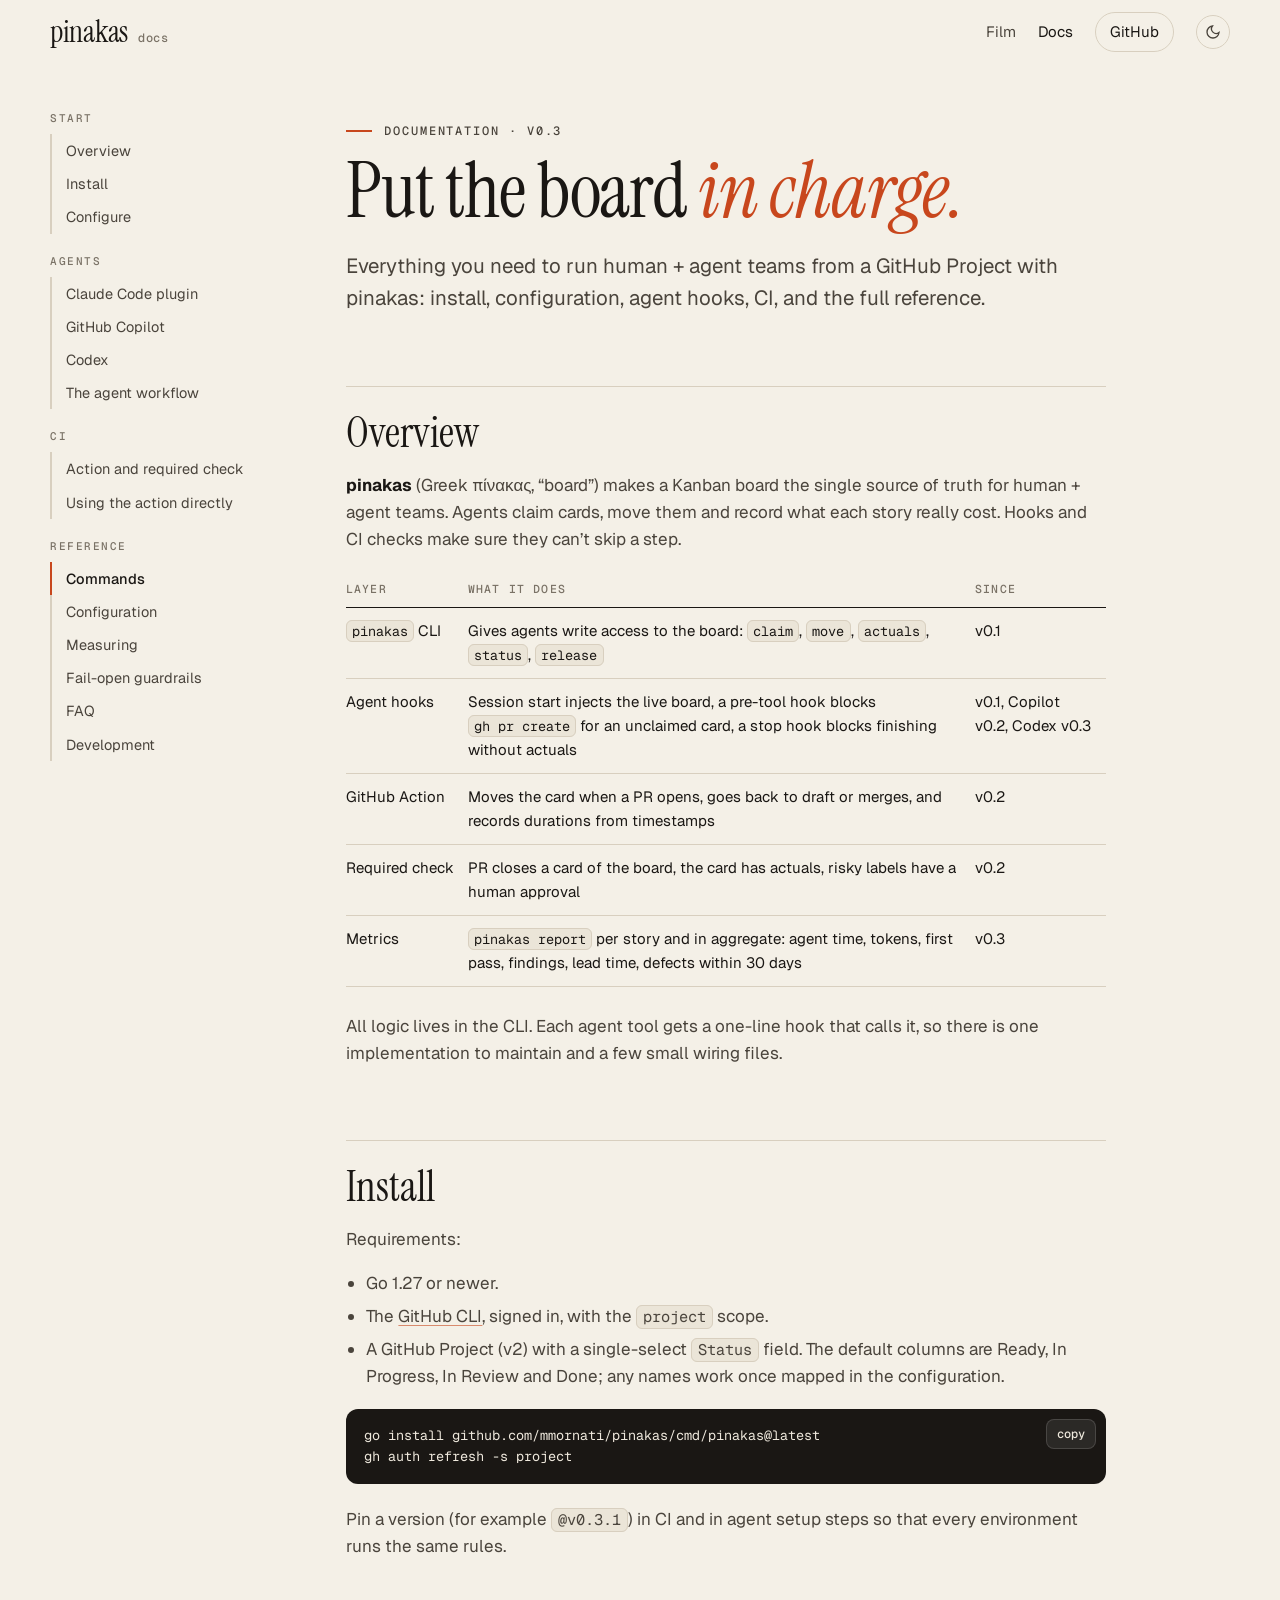
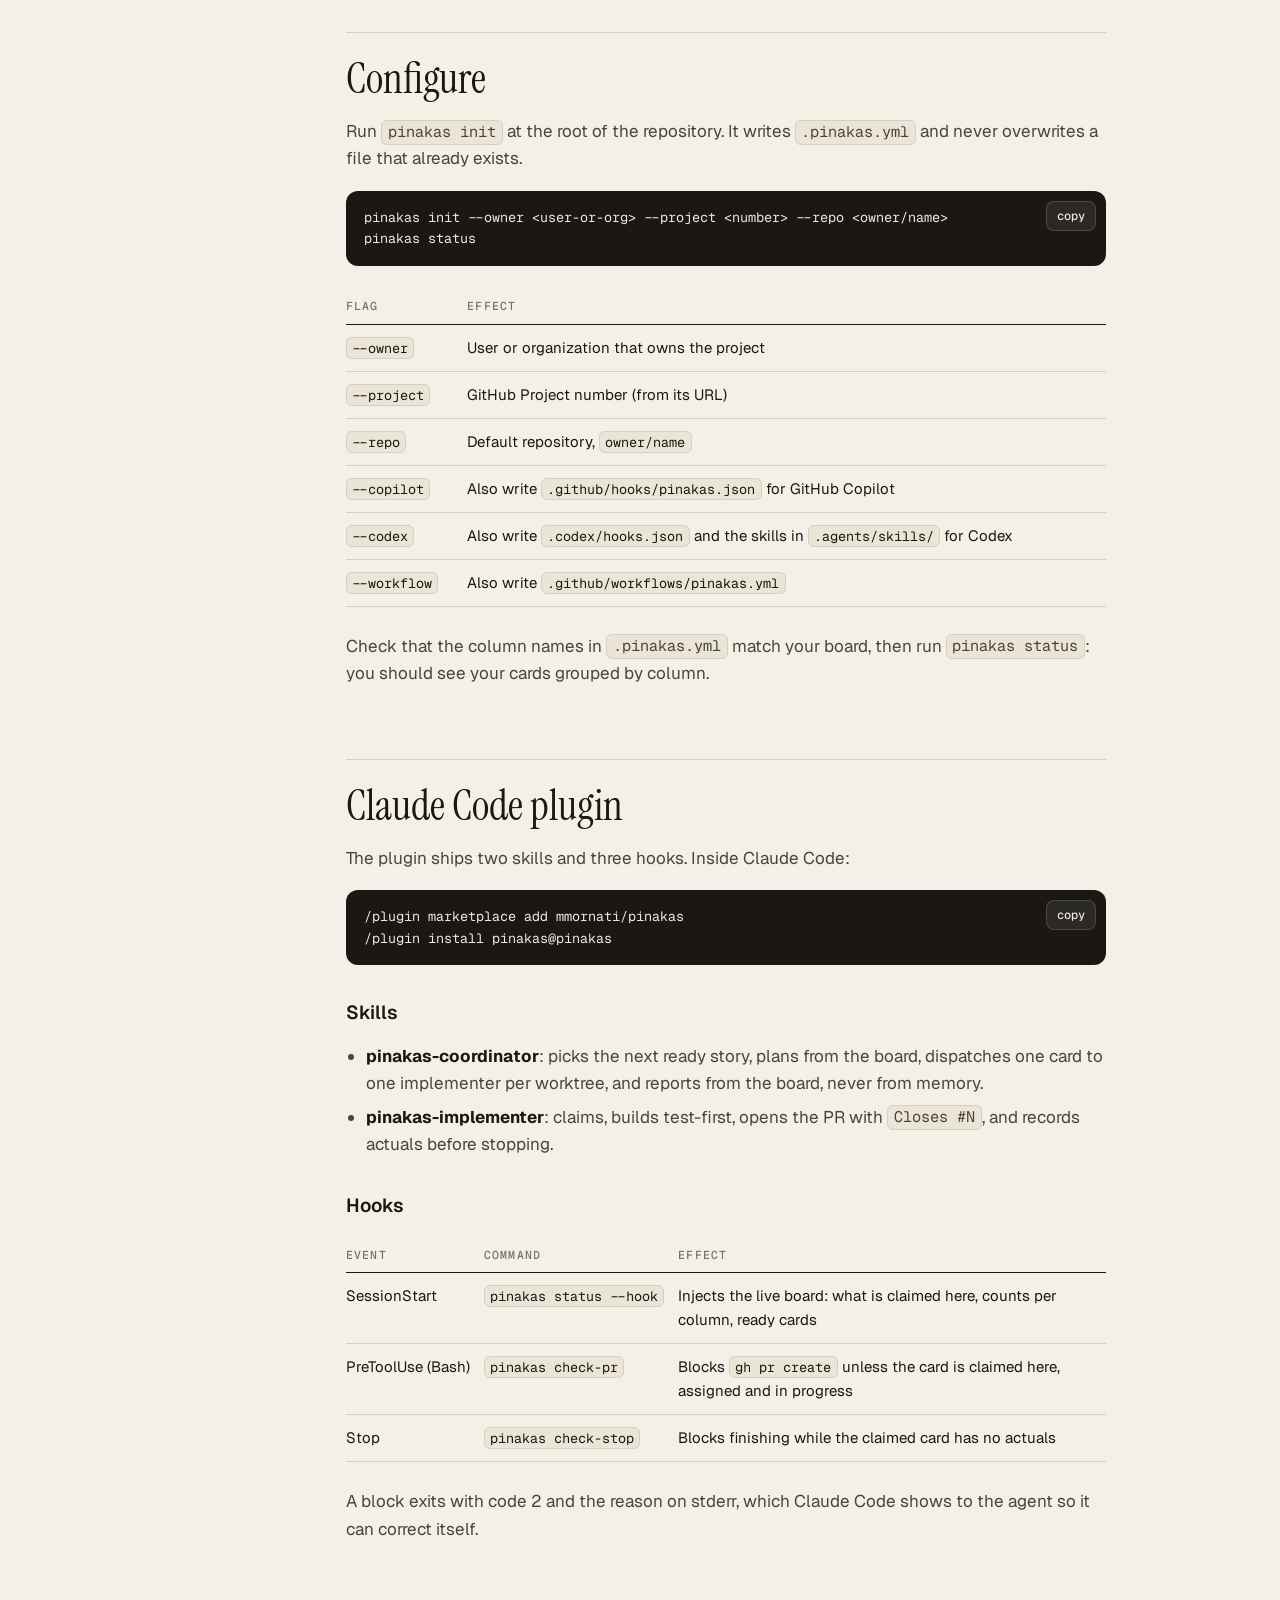
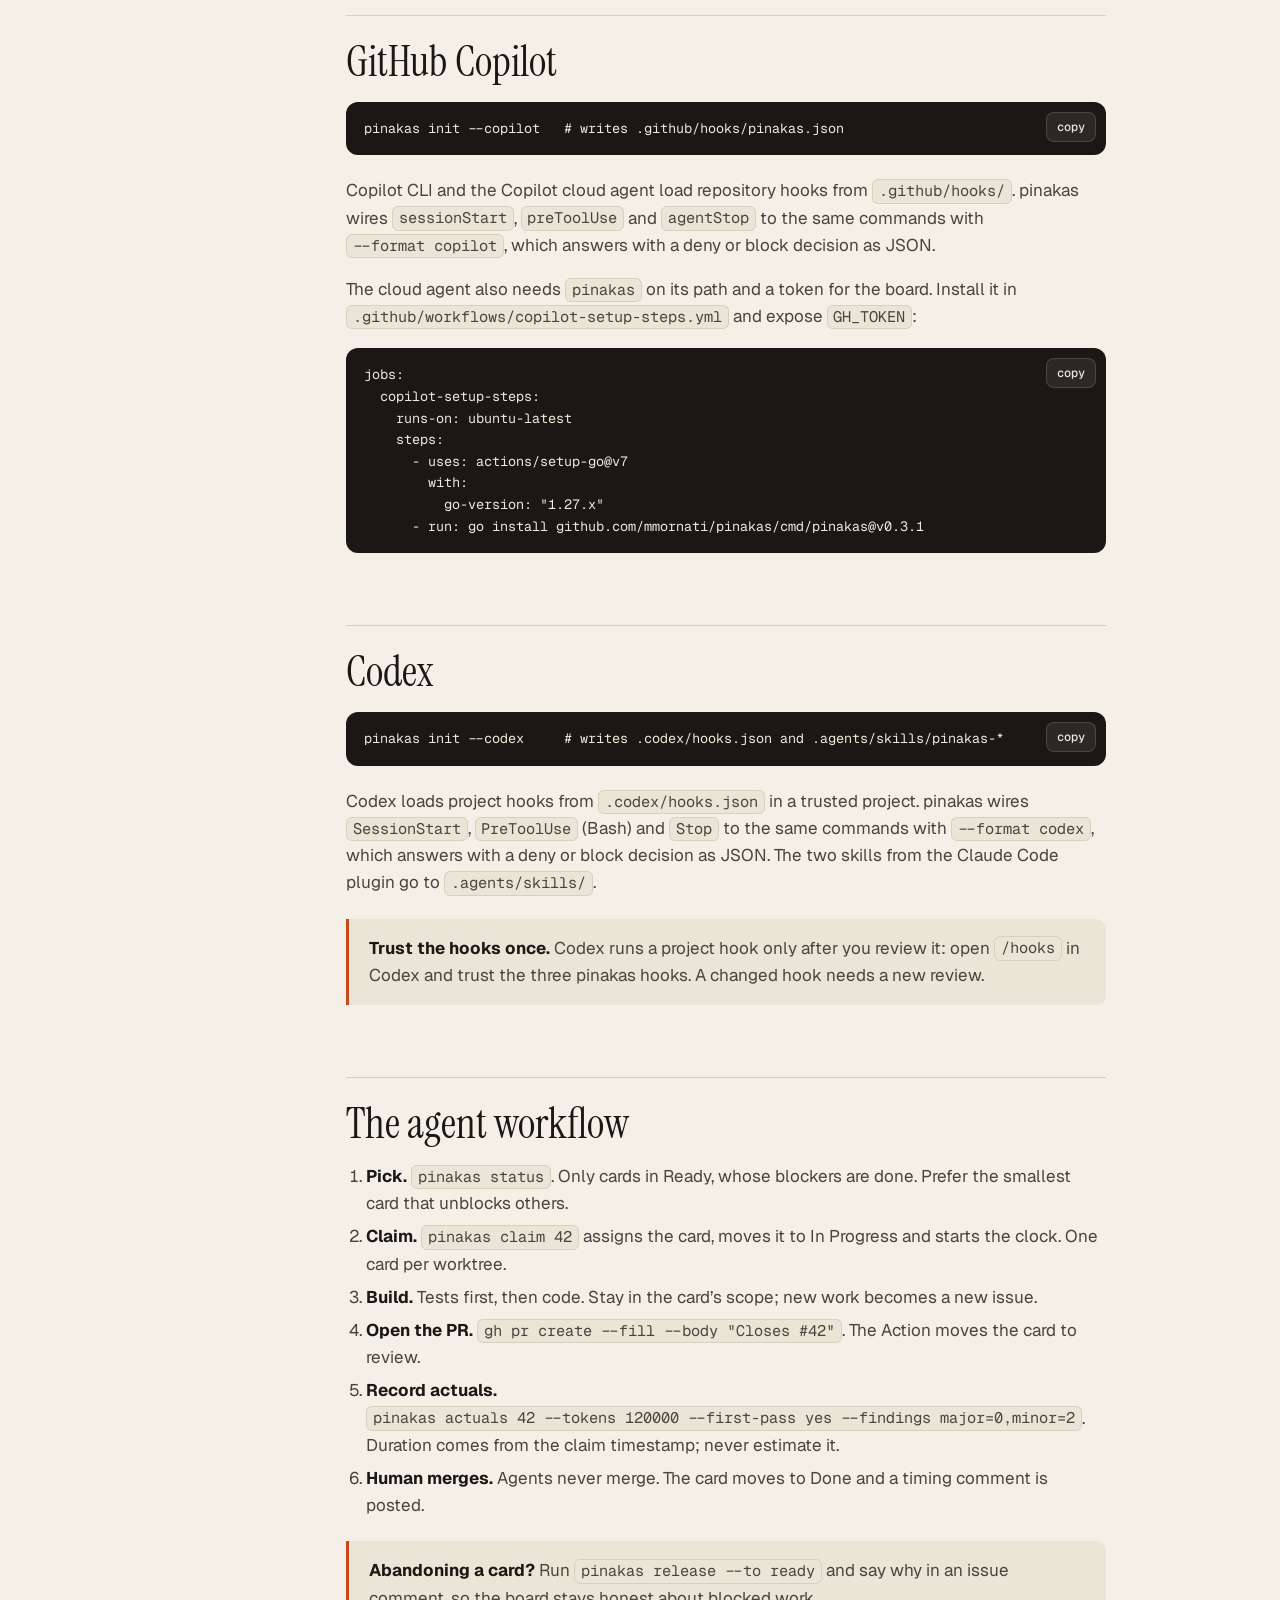
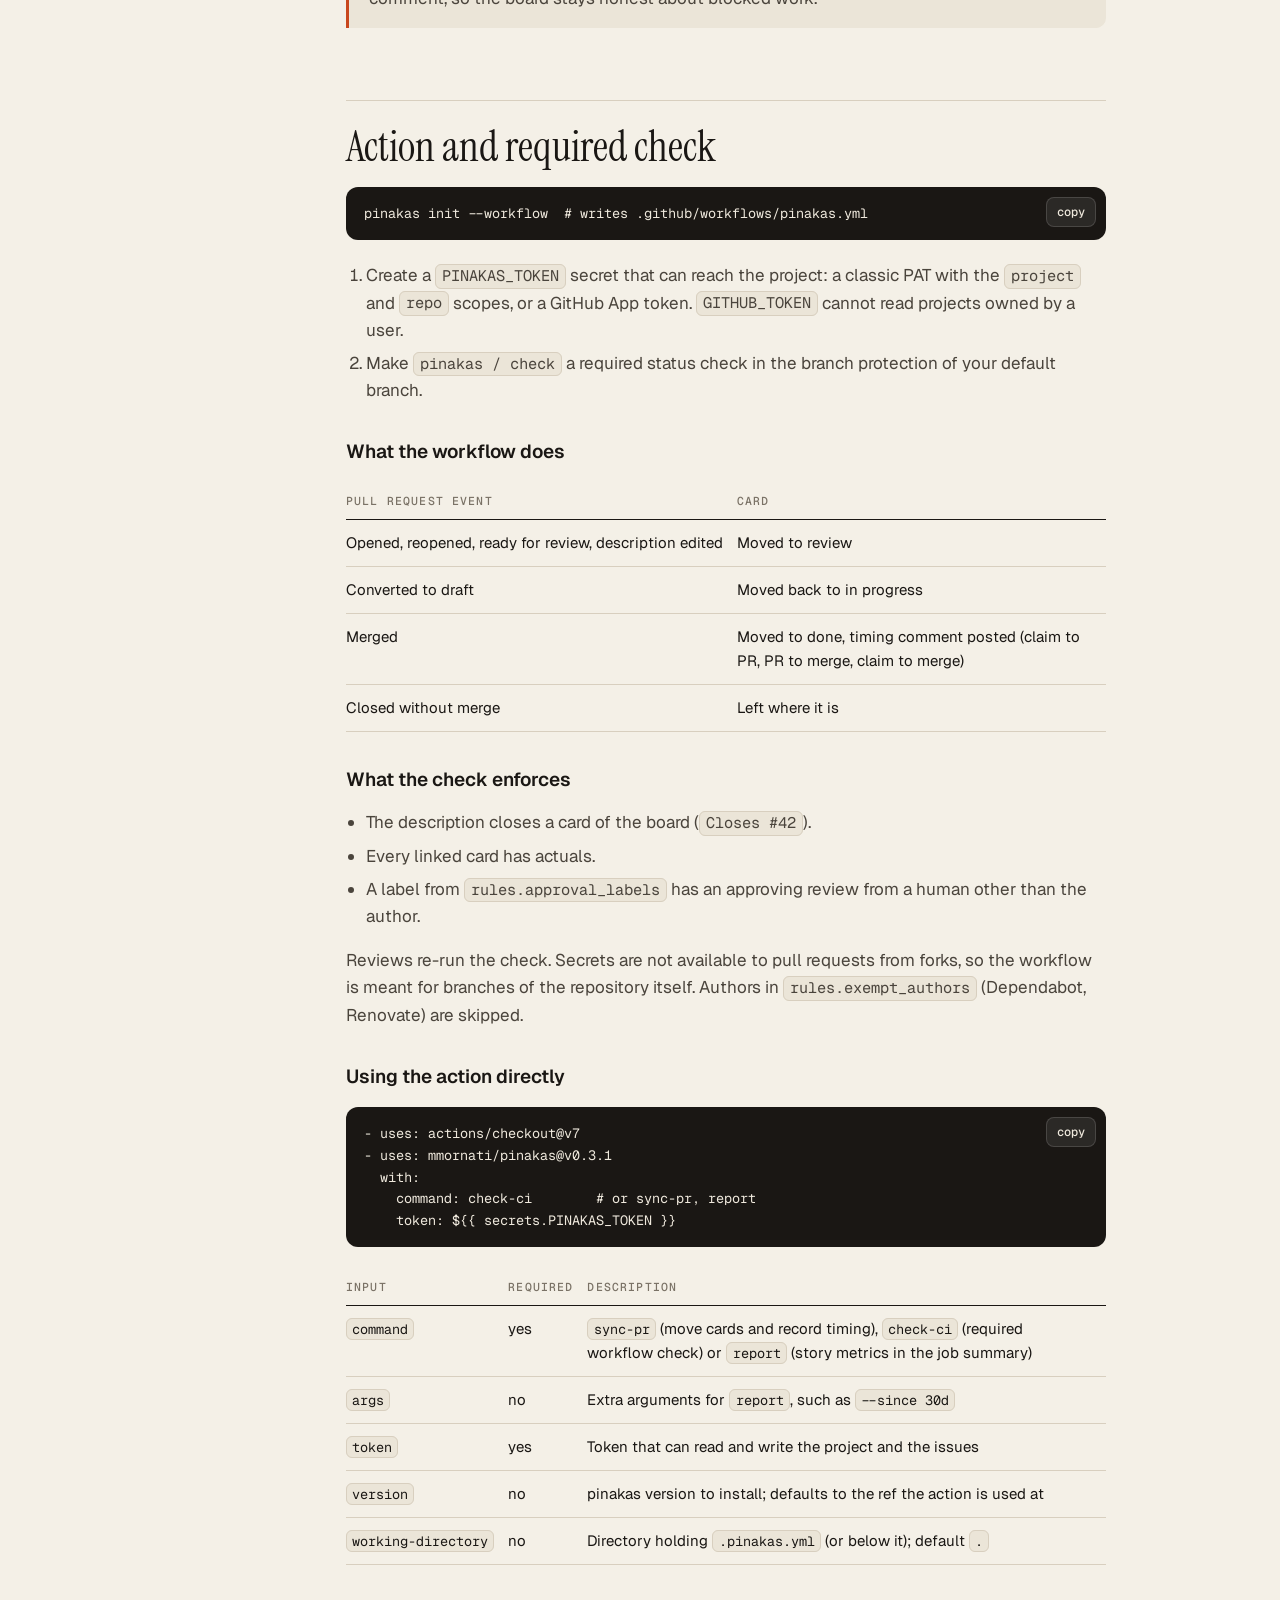
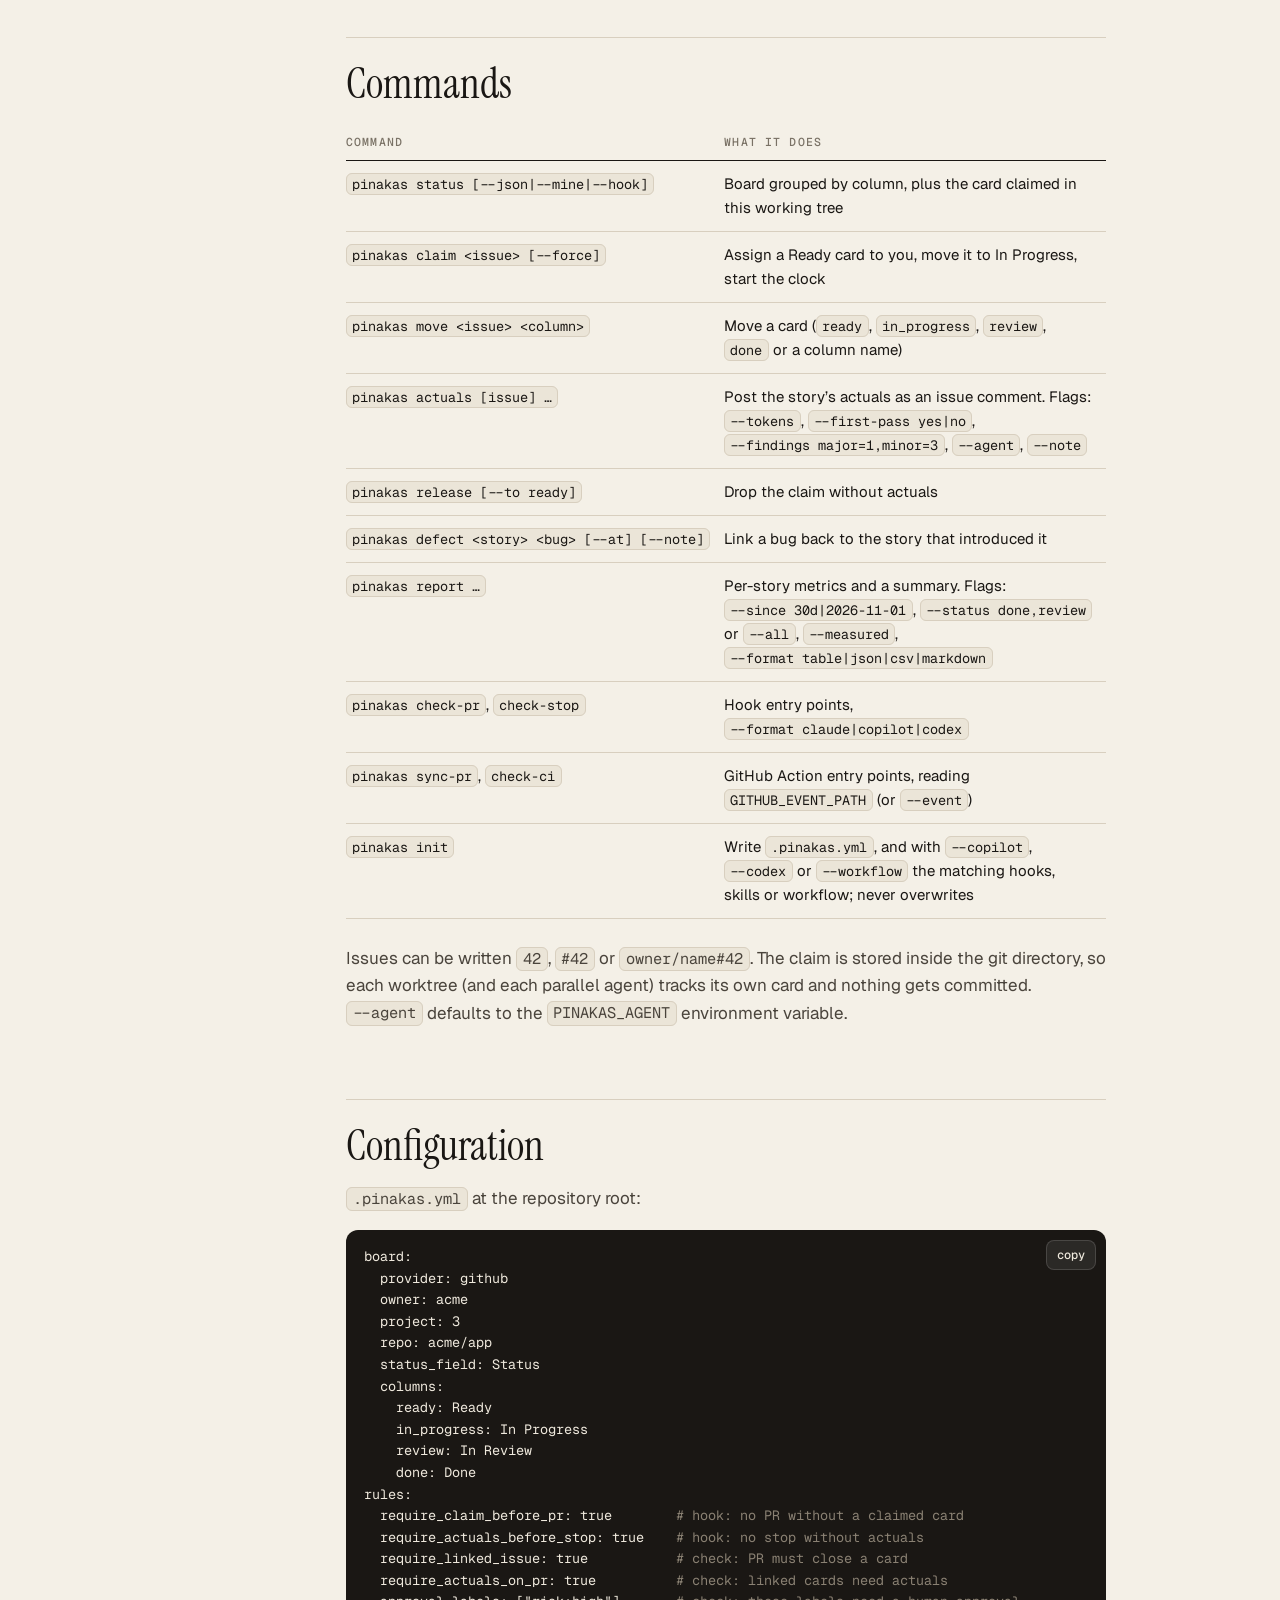
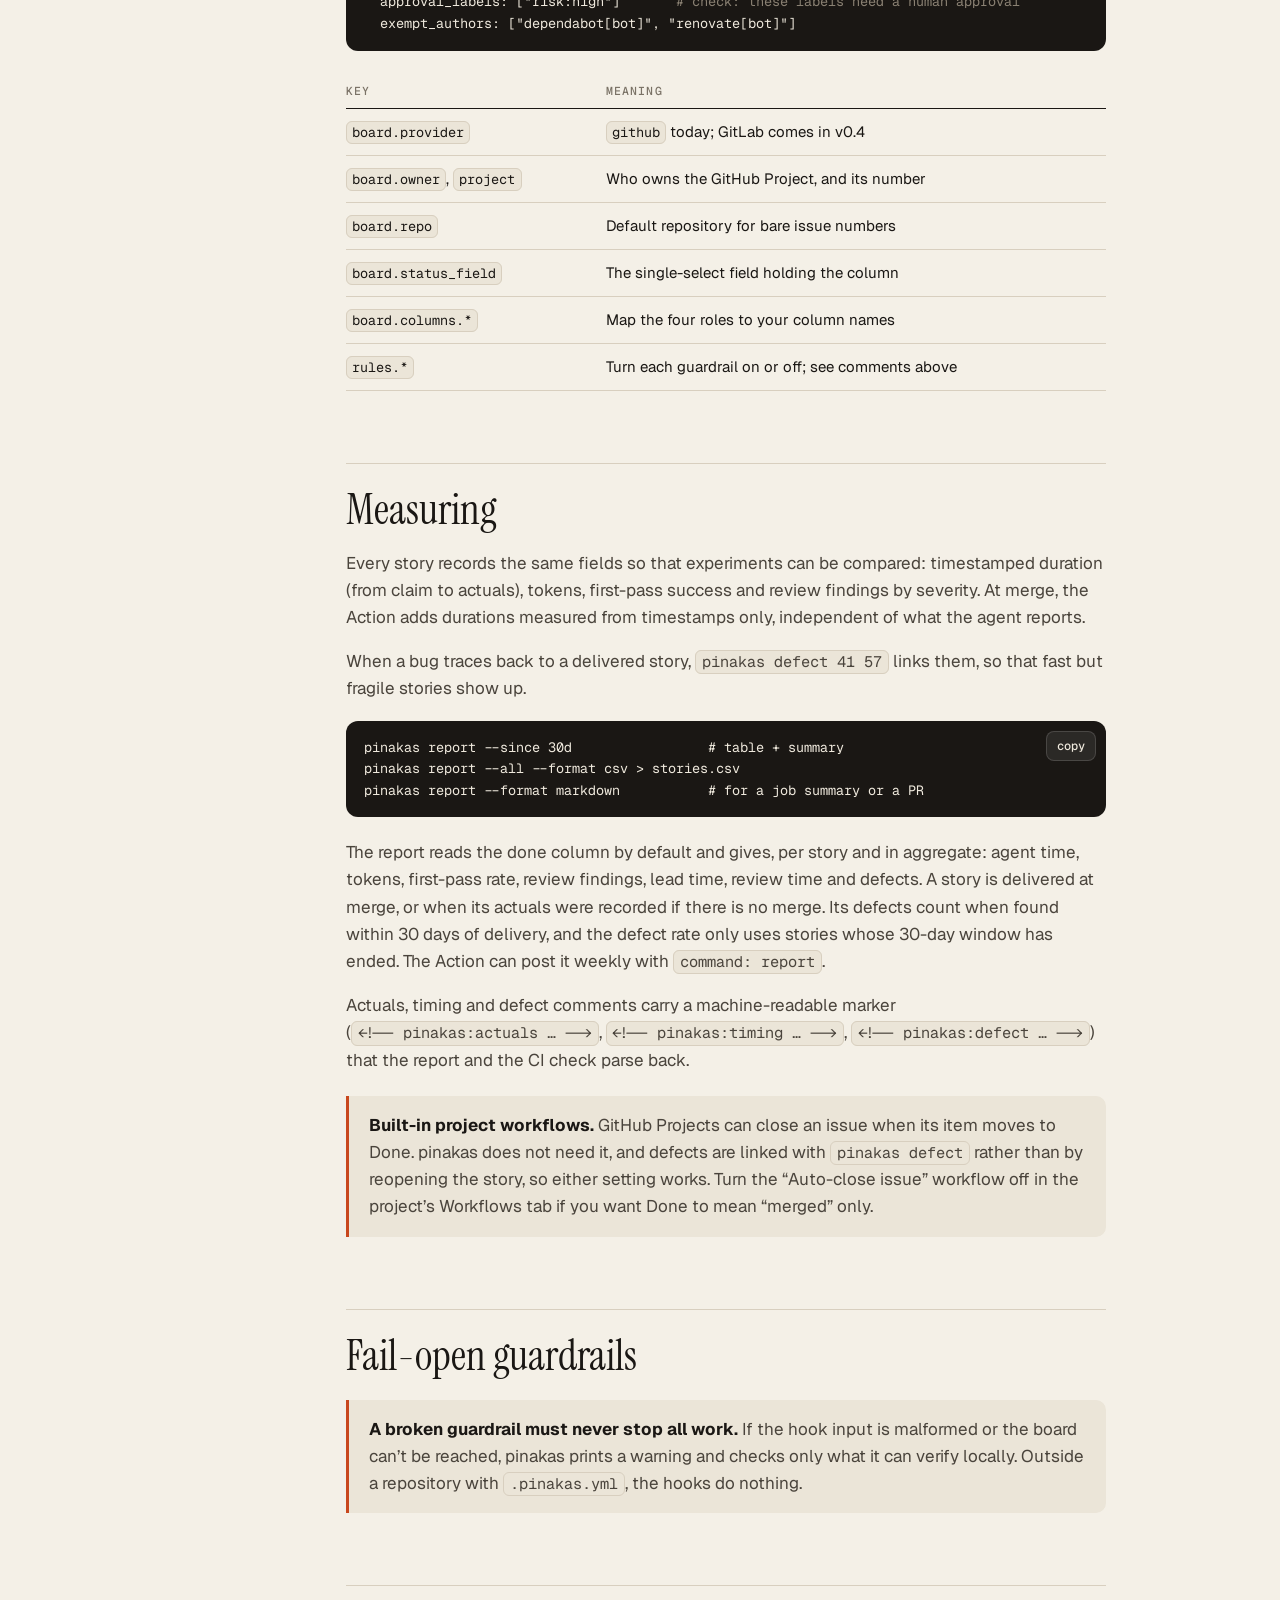
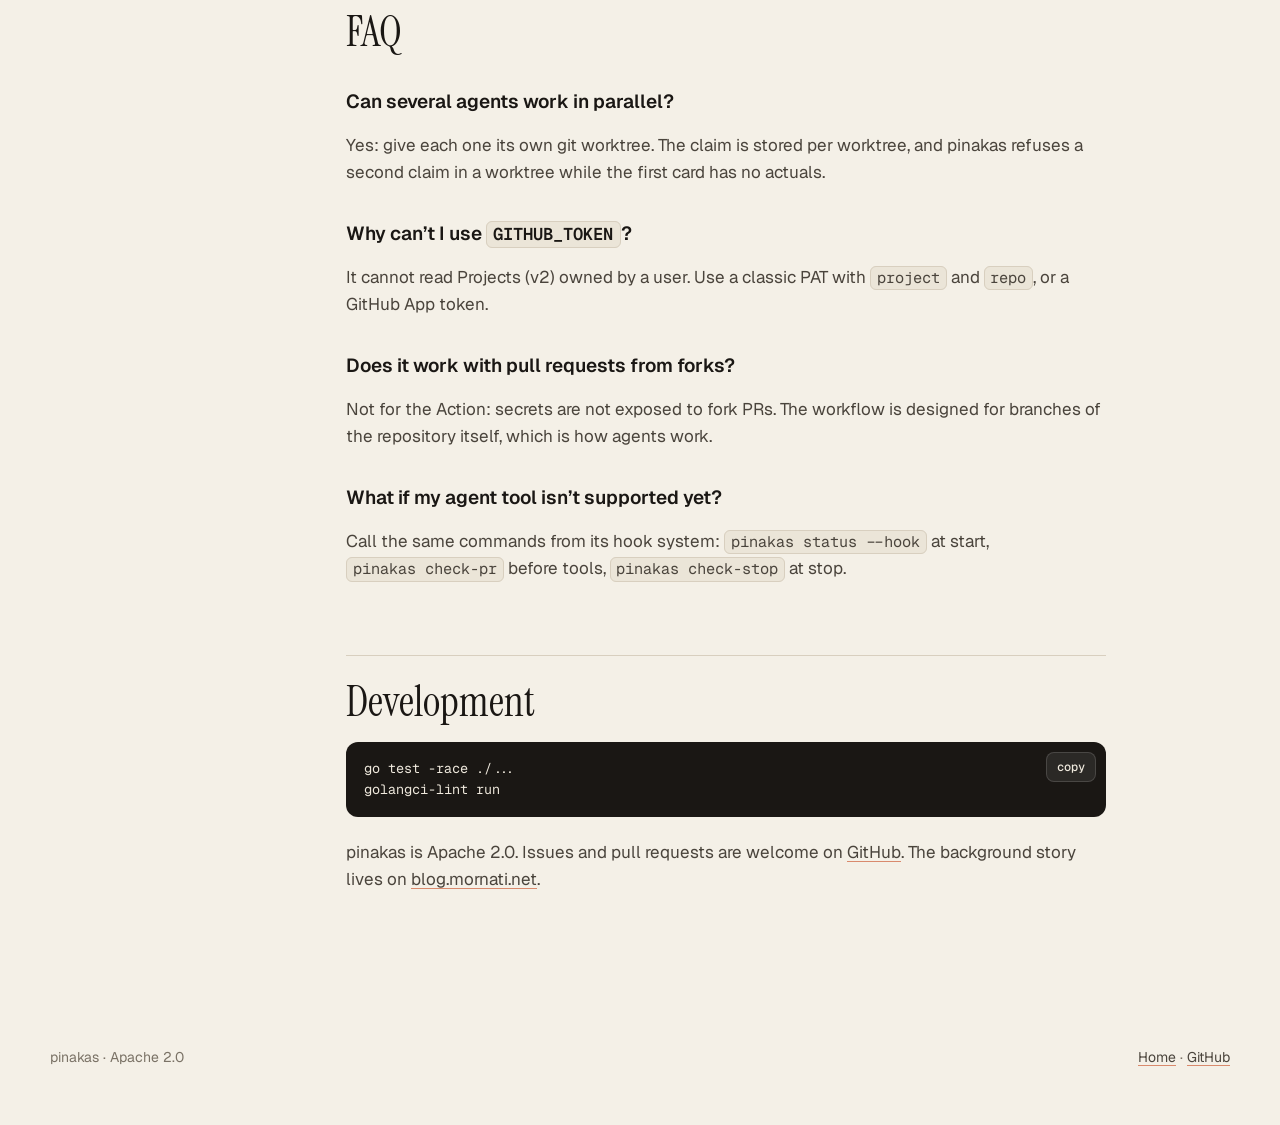
==== site/docs/index.html @ 8f999006 "v0.3.1: fixes from the real-board run of v0.3.0 - move <card> done ends a claim whose actuals are re" ====
<!doctype html>
<html lang="en" class="no-js">
<head>
<meta charset="utf-8">
<meta name="viewport" content="width=device-width, initial-scale=1">
<title>pinakas docs · Install, configure, enforce</title>
<meta name="description" content="Documentation for pinakas: install the CLI, configure your GitHub Project, wire Claude Code, GitHub Copilot and Codex hooks, add the GitHub Action and required check, and measure stories with pinakas report.">
<link rel="canonical" href="https://mmornati.github.io/pinakas/docs/">
<meta property="og:title" content="pinakas docs">
<meta property="og:image" content="https://mmornati.github.io/pinakas/assets/og.png">
<meta name="twitter:card" content="summary_large_image">
<link rel="icon" href="../favicon.svg" type="image/svg+xml">
<link rel="preconnect" href="https://fonts.googleapis.com">
<link rel="preconnect" href="https://fonts.gstatic.com" crossorigin>
<link rel="stylesheet" href="https://fonts.googleapis.com/css2?family=Instrument+Serif:ital@0;1&family=Geist:wght@400..700&family=Geist+Mono:wght@400..700&display=swap">
<link rel="stylesheet" href="../assets/site.css">
<script>try{var t=localStorage.getItem('pinakas-theme');if(t)document.documentElement.setAttribute('data-theme',t)}catch(e){}</script>
</head>
<body>
<a class="skip" href="#main">Skip to content</a>
<header class="top">
  <div class="wrap">
    <a class="brand" href="../" aria-label="pinakas home"><b>pinakas</b><span>docs</span></a>
    <nav class="nav" aria-label="Main">
      <a class="hide-sm" href="../#film">Film</a>
      <a href="./" aria-current="page">Docs</a>
      <a class="gh" href="https://github.com/mmornati/pinakas">GitHub</a>
      <button class="theme-btn" type="button" aria-label="Toggle dark mode"><svg width="16" height="16" viewBox="0 0 24 24" fill="none" stroke="currentColor" stroke-width="2" aria-hidden="true"><path d="M21 12.8A9 9 0 1111.2 3a7 7 0 009.8 9.8z"/></svg></button>
    </nav>
  </div>
</header>

<div class="wrap docs">
  <nav class="toc" aria-label="On this page">
    <p>Start</p>
    <a href="#overview">Overview</a>
    <a href="#install">Install</a>
    <a href="#configure">Configure</a>
    <p>Agents</p>
    <a href="#claude-code">Claude Code plugin</a>
    <a href="#copilot">GitHub Copilot</a>
    <a href="#codex">Codex</a>
    <a href="#workflow-agents">The agent workflow</a>
    <p>CI</p>
    <a href="#workflow">Action and required check</a>
    <a href="#action-inputs">Using the action directly</a>
    <p>Reference</p>
    <a href="#commands">Commands</a>
    <a href="#config-ref">Configuration</a>
    <a href="#measuring">Measuring</a>
    <a href="#fail-open">Fail-open guardrails</a>
    <a href="#faq">FAQ</a>
    <a href="#develop">Development</a>
  </nav>

  <main id="main" class="doc">
    <p class="kicker">Documentation · v0.3</p>
    <h1>Put the board <em style="color:var(--accent)">in charge.</em></h1>
    <p class="lede">Everything you need to run human + agent teams from a GitHub Project with pinakas: install, configuration, agent hooks, CI, and the full reference.</p>

    <h2 id="overview">Overview<a class="anchor" href="#overview">#</a></h2>
    <p><strong>pinakas</strong> (Greek πίνακας, “board”) makes a Kanban board the single source of truth for human + agent teams. Agents claim cards, move them and record what each story really cost. Hooks and CI checks make sure they can’t skip a step.</p>
    <table>
      <thead><tr><th>Layer</th><th>What it does</th><th>Since</th></tr></thead>
      <tbody>
        <tr><td><code>pinakas</code> CLI</td><td>Gives agents write access to the board: <code>claim</code>, <code>move</code>, <code>actuals</code>, <code>status</code>, <code>release</code></td><td>v0.1</td></tr>
        <tr><td>Agent hooks</td><td>Session start injects the live board, a pre-tool hook blocks <code>gh pr create</code> for an unclaimed card, a stop hook blocks finishing without actuals</td><td>v0.1, Copilot v0.2, Codex v0.3</td></tr>
        <tr><td>GitHub Action</td><td>Moves the card when a PR opens, goes back to draft or merges, and records durations from timestamps</td><td>v0.2</td></tr>
        <tr><td>Required check</td><td>PR closes a card of the board, the card has actuals, risky labels have a human approval</td><td>v0.2</td></tr>
        <tr><td>Metrics</td><td><code>pinakas report</code> per story and in aggregate: agent time, tokens, first pass, findings, lead time, defects within 30 days</td><td>v0.3</td></tr>
      </tbody>
    </table>
    <p>All logic lives in the CLI. Each agent tool gets a one-line hook that calls it, so there is one implementation to maintain and a few small wiring files.</p>

    <h2 id="install">Install<a class="anchor" href="#install">#</a></h2>
    <p>Requirements:</p>
    <ul>
      <li>Go 1.27 or newer.</li>
      <li>The <a href="https://cli.github.com">GitHub CLI</a>, signed in, with the <code>project</code> scope.</li>
      <li>A GitHub Project (v2) with a single-select <code>Status</code> field. The default columns are Ready, In Progress, In Review and Done; any names work once mapped in the configuration.</li>
    </ul>
    <div class="code"><pre>go install github.com/mmornati/pinakas/cmd/pinakas@latest
gh auth refresh -s project</pre><button class="copy" type="button" data-copy>copy</button></div>
    <p>Pin a version (for example <code>@v0.3.1</code>) in CI and in agent setup steps so that every environment runs the same rules.</p>

    <h2 id="configure">Configure<a class="anchor" href="#configure">#</a></h2>
    <p>Run <code>pinakas init</code> at the root of the repository. It writes <code>.pinakas.yml</code> and never overwrites a file that already exists.</p>
    <div class="code"><pre>pinakas init --owner &lt;user-or-org&gt; --project &lt;number&gt; --repo &lt;owner/name&gt;
pinakas status</pre><button class="copy" type="button" data-copy>copy</button></div>
    <table>
      <thead><tr><th>Flag</th><th>Effect</th></tr></thead>
      <tbody>
        <tr><td><code>--owner</code></td><td>User or organization that owns the project</td></tr>
        <tr><td><code>--project</code></td><td>GitHub Project number (from its URL)</td></tr>
        <tr><td><code>--repo</code></td><td>Default repository, <code>owner/name</code></td></tr>
        <tr><td><code>--copilot</code></td><td>Also write <code>.github/hooks/pinakas.json</code> for GitHub Copilot</td></tr>
        <tr><td><code>--codex</code></td><td>Also write <code>.codex/hooks.json</code> and the skills in <code>.agents/skills/</code> for Codex</td></tr>
        <tr><td><code>--workflow</code></td><td>Also write <code>.github/workflows/pinakas.yml</code></td></tr>
      </tbody>
    </table>
    <p>Check that the column names in <code>.pinakas.yml</code> match your board, then run <code>pinakas status</code>: you should see your cards grouped by column.</p>

    <h2 id="claude-code">Claude Code plugin<a class="anchor" href="#claude-code">#</a></h2>
    <p>The plugin ships two skills and three hooks. Inside Claude Code:</p>
    <div class="code"><pre>/plugin marketplace add mmornati/pinakas
/plugin install pinakas@pinakas</pre><button class="copy" type="button" data-copy>copy</button></div>
    <h3>Skills</h3>
    <ul>
      <li><strong>pinakas-coordinator</strong>: picks the next ready story, plans from the board, dispatches one card to one implementer per worktree, and reports from the board, never from memory.</li>
      <li><strong>pinakas-implementer</strong>: claims, builds test-first, opens the PR with <code>Closes #N</code>, and records actuals before stopping.</li>
    </ul>
    <h3>Hooks</h3>
    <table>
      <thead><tr><th>Event</th><th>Command</th><th>Effect</th></tr></thead>
      <tbody>
        <tr><td>SessionStart</td><td><code>pinakas status --hook</code></td><td>Injects the live board: what is claimed here, counts per column, ready cards</td></tr>
        <tr><td>PreToolUse (Bash)</td><td><code>pinakas check-pr</code></td><td>Blocks <code>gh pr create</code> unless the card is claimed here, assigned and in progress</td></tr>
        <tr><td>Stop</td><td><code>pinakas check-stop</code></td><td>Blocks finishing while the claimed card has no actuals</td></tr>
      </tbody>
    </table>
    <p>A block exits with code 2 and the reason on stderr, which Claude Code shows to the agent so it can correct itself.</p>

    <h2 id="copilot">GitHub Copilot<a class="anchor" href="#copilot">#</a></h2>
    <div class="code"><pre>pinakas init --copilot   # writes .github/hooks/pinakas.json</pre><button class="copy" type="button" data-copy>copy</button></div>
    <p>Copilot CLI and the Copilot cloud agent load repository hooks from <code>.github/hooks/</code>. pinakas wires <code>sessionStart</code>, <code>preToolUse</code> and <code>agentStop</code> to the same commands with <code>--format copilot</code>, which answers with a deny or block decision as JSON.</p>
    <p>The cloud agent also needs <code>pinakas</code> on its path and a token for the board. Install it in <code>.github/workflows/copilot-setup-steps.yml</code> and expose <code>GH_TOKEN</code>:</p>
    <div class="code"><pre>jobs:
  copilot-setup-steps:
    runs-on: ubuntu-latest
    steps:
      - uses: actions/setup-go@v7
        with:
          go-version: "1.27.x"
      - run: go install github.com/mmornati/pinakas/cmd/pinakas@v0.3.1</pre><button class="copy" type="button" data-copy>copy</button></div>

    <h2 id="codex">Codex<a class="anchor" href="#codex">#</a></h2>
    <div class="code"><pre>pinakas init --codex     # writes .codex/hooks.json and .agents/skills/pinakas-*</pre><button class="copy" type="button" data-copy>copy</button></div>
    <p>Codex loads project hooks from <code>.codex/hooks.json</code> in a trusted project. pinakas wires <code>SessionStart</code>, <code>PreToolUse</code> (Bash) and <code>Stop</code> to the same commands with <code>--format codex</code>, which answers with a deny or block decision as JSON. The two skills from the Claude Code plugin go to <code>.agents/skills/</code>.</p>
    <div class="callout"><p><b>Trust the hooks once.</b> Codex runs a project hook only after you review it: open <code>/hooks</code> in Codex and trust the three pinakas hooks. A changed hook needs a new review.</p></div>

    <h2 id="workflow-agents">The agent workflow<a class="anchor" href="#workflow-agents">#</a></h2>
    <ol>
      <li><strong>Pick.</strong> <code>pinakas status</code>. Only cards in Ready, whose blockers are done. Prefer the smallest card that unblocks others.</li>
      <li><strong>Claim.</strong> <code>pinakas claim 42</code> assigns the card, moves it to In Progress and starts the clock. One card per worktree.</li>
      <li><strong>Build.</strong> Tests first, then code. Stay in the card’s scope; new work becomes a new issue.</li>
      <li><strong>Open the PR.</strong> <code>gh pr create --fill --body "Closes #42"</code>. The Action moves the card to review.</li>
      <li><strong>Record actuals.</strong> <code>pinakas actuals 42 --tokens 120000 --first-pass yes --findings major=0,minor=2</code>. Duration comes from the claim timestamp; never estimate it.</li>
      <li><strong>Human merges.</strong> Agents never merge. The card moves to Done and a timing comment is posted.</li>
    </ol>
    <div class="callout"><p><b>Abandoning a card?</b> Run <code>pinakas release --to ready</code> and say why in an issue comment, so the board stays honest about blocked work.</p></div>

    <h2 id="workflow">Action and required check<a class="anchor" href="#workflow">#</a></h2>
    <div class="code"><pre>pinakas init --workflow  # writes .github/workflows/pinakas.yml</pre><button class="copy" type="button" data-copy>copy</button></div>
    <ol>
      <li>Create a <code>PINAKAS_TOKEN</code> secret that can reach the project: a classic PAT with the <code>project</code> and <code>repo</code> scopes, or a GitHub App token. <code>GITHUB_TOKEN</code> cannot read projects owned by a user.</li>
      <li>Make <code>pinakas / check</code> a required status check in the branch protection of your default branch.</li>
    </ol>
    <h3>What the workflow does</h3>
    <table>
      <thead><tr><th>Pull request event</th><th>Card</th></tr></thead>
      <tbody>
        <tr><td>Opened, reopened, ready for review, description edited</td><td>Moved to review</td></tr>
        <tr><td>Converted to draft</td><td>Moved back to in progress</td></tr>
        <tr><td>Merged</td><td>Moved to done, timing comment posted (claim to PR, PR to merge, claim to merge)</td></tr>
        <tr><td>Closed without merge</td><td>Left where it is</td></tr>
      </tbody>
    </table>
    <h3>What the check enforces</h3>
    <ul>
      <li>The description closes a card of the board (<code>Closes #42</code>).</li>
      <li>Every linked card has actuals.</li>
      <li>A label from <code>rules.approval_labels</code> has an approving review from a human other than the author.</li>
    </ul>
    <p>Reviews re-run the check. Secrets are not available to pull requests from forks, so the workflow is meant for branches of the repository itself. Authors in <code>rules.exempt_authors</code> (Dependabot, Renovate) are skipped.</p>

    <h3 id="action-inputs">Using the action directly</h3>
    <div class="code"><pre>- uses: actions/checkout@v7
- uses: mmornati/pinakas@v0.3.1
  with:
    command: check-ci        # or sync-pr, report
    token: ${{ secrets.PINAKAS_TOKEN }}</pre><button class="copy" type="button" data-copy>copy</button></div>
    <table>
      <thead><tr><th>Input</th><th>Required</th><th>Description</th></tr></thead>
      <tbody>
        <tr><td><code>command</code></td><td>yes</td><td><code>sync-pr</code> (move cards and record timing), <code>check-ci</code> (required workflow check) or <code>report</code> (story metrics in the job summary)</td></tr>
        <tr><td><code>args</code></td><td>no</td><td>Extra arguments for <code>report</code>, such as <code>--since 30d</code></td></tr>
        <tr><td><code>token</code></td><td>yes</td><td>Token that can read and write the project and the issues</td></tr>
        <tr><td><code>version</code></td><td>no</td><td>pinakas version to install; defaults to the ref the action is used at</td></tr>
        <tr><td><code>working-directory</code></td><td>no</td><td>Directory holding <code>.pinakas.yml</code> (or below it); default <code>.</code></td></tr>
      </tbody>
    </table>

    <h2 id="commands">Commands<a class="anchor" href="#commands">#</a></h2>
    <table>
      <thead><tr><th>Command</th><th>What it does</th></tr></thead>
      <tbody>
        <tr><td><code>pinakas status [--json|--mine|--hook]</code></td><td>Board grouped by column, plus the card claimed in this working tree</td></tr>
        <tr><td><code>pinakas claim &lt;issue&gt; [--force]</code></td><td>Assign a Ready card to you, move it to In Progress, start the clock</td></tr>
        <tr><td><code>pinakas move &lt;issue&gt; &lt;column&gt;</code></td><td>Move a card (<code>ready</code>, <code>in_progress</code>, <code>review</code>, <code>done</code> or a column name)</td></tr>
        <tr><td><code>pinakas actuals [issue] …</code></td><td>Post the story’s actuals as an issue comment. Flags: <code>--tokens</code>, <code>--first-pass yes|no</code>, <code>--findings major=1,minor=3</code>, <code>--agent</code>, <code>--note</code></td></tr>
        <tr><td><code>pinakas release [--to ready]</code></td><td>Drop the claim without actuals</td></tr>
        <tr><td><code>pinakas defect &lt;story&gt; &lt;bug&gt; [--at] [--note]</code></td><td>Link a bug back to the story that introduced it</td></tr>
        <tr><td><code>pinakas report …</code></td><td>Per-story metrics and a summary. Flags: <code>--since 30d|2026-11-01</code>, <code>--status done,review</code> or <code>--all</code>, <code>--measured</code>, <code>--format table|json|csv|markdown</code></td></tr>
        <tr><td><code>pinakas check-pr</code>, <code>check-stop</code></td><td>Hook entry points, <code>--format claude|copilot|codex</code></td></tr>
        <tr><td><code>pinakas sync-pr</code>, <code>check-ci</code></td><td>GitHub Action entry points, reading <code>GITHUB_EVENT_PATH</code> (or <code>--event</code>)</td></tr>
        <tr><td><code>pinakas init</code></td><td>Write <code>.pinakas.yml</code>, and with <code>--copilot</code>, <code>--codex</code> or <code>--workflow</code> the matching hooks, skills or workflow; never overwrites</td></tr>
      </tbody>
    </table>
    <p>Issues can be written <code>42</code>, <code>#42</code> or <code>owner/name#42</code>. The claim is stored inside the git directory, so each worktree (and each parallel agent) tracks its own card and nothing gets committed. <code>--agent</code> defaults to the <code>PINAKAS_AGENT</code> environment variable.</p>

    <h2 id="config-ref">Configuration<a class="anchor" href="#config-ref">#</a></h2>
    <p><code>.pinakas.yml</code> at the repository root:</p>
    <div class="code"><pre>board:
  provider: github
  owner: acme
  project: 3
  repo: acme/app
  status_field: Status
  columns:
    ready: Ready
    in_progress: In Progress
    review: In Review
    done: Done
rules:
  require_claim_before_pr: true        <span class="c"># hook: no PR without a claimed card</span>
  require_actuals_before_stop: true    <span class="c"># hook: no stop without actuals</span>
  require_linked_issue: true           <span class="c"># check: PR must close a card</span>
  require_actuals_on_pr: true          <span class="c"># check: linked cards need actuals</span>
  approval_labels: ["risk:high"]       <span class="c"># check: these labels need a human approval</span>
  exempt_authors: ["dependabot[bot]", "renovate[bot]"]</pre><button class="copy" type="button" data-copy>copy</button></div>
    <table>
      <thead><tr><th>Key</th><th>Meaning</th></tr></thead>
      <tbody>
        <tr><td><code>board.provider</code></td><td><code>github</code> today; GitLab comes in v0.4</td></tr>
        <tr><td><code>board.owner</code>, <code>project</code></td><td>Who owns the GitHub Project, and its number</td></tr>
        <tr><td><code>board.repo</code></td><td>Default repository for bare issue numbers</td></tr>
        <tr><td><code>board.status_field</code></td><td>The single-select field holding the column</td></tr>
        <tr><td><code>board.columns.*</code></td><td>Map the four roles to your column names</td></tr>
        <tr><td><code>rules.*</code></td><td>Turn each guardrail on or off; see comments above</td></tr>
      </tbody>
    </table>

    <h2 id="measuring">Measuring<a class="anchor" href="#measuring">#</a></h2>
    <p>Every story records the same fields so that experiments can be compared: timestamped duration (from claim to actuals), tokens, first-pass success and review findings by severity. At merge, the Action adds durations measured from timestamps only, independent of what the agent reports.</p>
    <p>When a bug traces back to a delivered story, <code>pinakas defect 41 57</code> links them, so that fast but fragile stories show up.</p>
    <div class="code"><pre>pinakas report --since 30d                 # table + summary
pinakas report --all --format csv > stories.csv
pinakas report --format markdown           # for a job summary or a PR</pre><button class="copy" type="button" data-copy>copy</button></div>
    <p>The report reads the done column by default and gives, per story and in aggregate: agent time, tokens, first-pass rate, review findings, lead time, review time and defects. A story is delivered at merge, or when its actuals were recorded if there is no merge. Its defects count when found within 30 days of delivery, and the defect rate only uses stories whose 30-day window has ended. The Action can post it weekly with <code>command: report</code>.</p>
    <p>Actuals, timing and defect comments carry a machine-readable marker (<code>&lt;!-- pinakas:actuals … --&gt;</code>, <code>&lt;!-- pinakas:timing … --&gt;</code>, <code>&lt;!-- pinakas:defect … --&gt;</code>) that the report and the CI check parse back.</p>
    <div class="callout"><p><b>Built-in project workflows.</b> GitHub Projects can close an issue when its item moves to Done. pinakas does not need it, and defects are linked with <code>pinakas defect</code> rather than by reopening the story, so either setting works. Turn the “Auto-close issue” workflow off in the project’s Workflows tab if you want Done to mean “merged” only.</p></div>

    <h2 id="fail-open">Fail-open guardrails<a class="anchor" href="#fail-open">#</a></h2>
    <div class="callout"><p><b>A broken guardrail must never stop all work.</b> If the hook input is malformed or the board can’t be reached, pinakas prints a warning and checks only what it can verify locally. Outside a repository with <code>.pinakas.yml</code>, the hooks do nothing.</p></div>

    <h2 id="faq">FAQ<a class="anchor" href="#faq">#</a></h2>
    <h3>Can several agents work in parallel?</h3>
    <p>Yes: give each one its own git worktree. The claim is stored per worktree, and pinakas refuses a second claim in a worktree while the first card has no actuals.</p>
    <h3>Why can’t I use <code>GITHUB_TOKEN</code>?</h3>
    <p>It cannot read Projects (v2) owned by a user. Use a classic PAT with <code>project</code> and <code>repo</code>, or a GitHub App token.</p>
    <h3>Does it work with pull requests from forks?</h3>
    <p>Not for the Action: secrets are not exposed to fork PRs. The workflow is designed for branches of the repository itself, which is how agents work.</p>
    <h3>What if my agent tool isn’t supported yet?</h3>
    <p>Call the same commands from its hook system: <code>pinakas status --hook</code> at start, <code>pinakas check-pr</code> before tools, <code>pinakas check-stop</code> at stop.</p>

    <h2 id="develop">Development<a class="anchor" href="#develop">#</a></h2>
    <div class="code"><pre>go test -race ./...
golangci-lint run</pre><button class="copy" type="button" data-copy>copy</button></div>
    <p>pinakas is Apache 2.0. Issues and pull requests are welcome on <a href="https://github.com/mmornati/pinakas">GitHub</a>. The background story lives on <a href="https://blog.mornati.net">blog.mornati.net</a>.</p>
  </main>
</div>

<footer class="foot">
  <div class="wrap">
    <span>pinakas · Apache 2.0</span>
    <span><a href="../">Home</a> · <a href="https://github.com/mmornati/pinakas">GitHub</a></span>
  </div>
</footer>
<script src="../assets/site.js"></script>
</body>
</html>
---- site/assets/site.css ----
/* pinakas site: parchment and ink, one terracotta accent */
:root {
  --paper: #f4f0e7;
  --paper-2: #ebe5d8;
  --paper-3: #e2dacb;
  --ink: #1a1714;
  --ink-2: #4a443c;
  --muted: #7a7266;
  --line: #d8cfbf;
  --accent: #c8471d;
  --accent-ink: #ffffff;
  --ok: #5e6b3a;
  --warn: #a87a14;
  --bad: #c0392b;
  --code-bg: #1a1714;
  --code-ink: #efe9dd;
  --night: #13110f;
  --night-2: #1c1916;
  --night-line: #322c27;
  --night-ink: #f1ebdf;
  --night-dim: #a39a8c;
  --serif: "Instrument Serif", Georgia, serif;
  --sans: Geist, "Helvetica Neue", Arial, sans-serif;
  --mono: "Geist Mono", ui-monospace, Menlo, monospace;
  --wrap: 1180px;
  --radius: 14px;
  color-scheme: light;
}
@media (prefers-color-scheme: dark) {
  :root:not([data-theme="light"]) {
    --paper: #14110f; --paper-2: #1c1916; --paper-3: #26211d;
    --ink: #efe9dd; --ink-2: #c3baab; --muted: #8f8678; --line: #332d28;
    --accent: #e2643a; --ok: #9db06a; --warn: #e0b54e; --bad: #e5484d;
    --code-bg: #0c0b0a; --code-ink: #efe9dd;
    color-scheme: dark;
  }
}
:root[data-theme="dark"] {
  --paper: #14110f; --paper-2: #1c1916; --paper-3: #26211d;
  --ink: #efe9dd; --ink-2: #c3baab; --muted: #8f8678; --line: #332d28;
  --accent: #e2643a; --ok: #9db06a; --warn: #e0b54e; --bad: #e5484d;
  --code-bg: #0c0b0a; --code-ink: #efe9dd;
  color-scheme: dark;
}

*, *::before, *::after { box-sizing: border-box; }
html { -webkit-text-size-adjust: 100%; scroll-behavior: smooth; }
@media (prefers-reduced-motion: reduce) { html { scroll-behavior: auto; } *, *::before, *::after { animation: none !important; transition: none !important; } }
body {
  margin: 0; background: var(--paper); color: var(--ink);
  font: 400 17px/1.6 var(--sans); -webkit-font-smoothing: antialiased;
  text-rendering: optimizeLegibility;
}
a { color: inherit; text-decoration-color: color-mix(in srgb, var(--accent) 60%, transparent); text-underline-offset: 3px; }
a:hover { color: var(--accent); }
img, svg, canvas, video { display: block; max-width: 100%; }
code, kbd, pre { font-family: var(--mono); font-size: 0.9em; }
:not(pre) > code { background: var(--paper-2); border: 1px solid var(--line); border-radius: 6px; padding: 0.08em 0.38em; white-space: nowrap; }
::selection { background: var(--accent); color: #fff; }
:focus-visible { outline: 2px solid var(--accent); outline-offset: 3px; border-radius: 4px; }

.wrap { width: min(var(--wrap), 100% - 32px); margin-inline: auto; }
.skip { position: absolute; left: -9999px; }
.skip:focus { left: 16px; top: 16px; z-index: 99; background: var(--ink); color: var(--paper); padding: 8px 12px; }

/* header */
.top { position: sticky; top: 0; z-index: 20; background: color-mix(in srgb, var(--paper) 86%, transparent); backdrop-filter: blur(10px); -webkit-backdrop-filter: blur(10px); border-bottom: 1px solid transparent; transition: border-color .2s; }
.top.scrolled { border-bottom-color: var(--line); }
.top .wrap { display: flex; align-items: center; gap: 24px; height: 64px; }
.brand { display: flex; align-items: baseline; gap: 10px; text-decoration: none; }
.brand b { font: 400 30px/1 var(--serif); letter-spacing: -0.01em; }
.brand span { font: 500 12px/1 var(--mono); color: var(--muted); letter-spacing: .06em; }
.nav { display: flex; gap: 22px; margin-left: auto; align-items: center; font-size: 15px; }
.nav a { text-decoration: none; color: var(--ink-2); }
.nav a:hover, .nav a[aria-current] { color: var(--ink); }
.nav .gh { display: inline-flex; align-items: center; gap: 8px; padding: 7px 14px; border: 1px solid var(--line); border-radius: 999px; color: var(--ink); }
.nav .gh:hover { border-color: var(--ink); }
.theme-btn { background: none; border: 1px solid var(--line); border-radius: 999px; width: 34px; height: 34px; color: var(--ink-2); cursor: pointer; display: grid; place-items: center; }
.theme-btn:hover { border-color: var(--ink); color: var(--ink); }
@media (max-width: 760px) { .nav .hide-sm { display: none; } .brand span { display: none; } .nav { gap: 14px; } }

/* type */
.kicker { font: 500 12px/1 var(--mono); letter-spacing: .16em; text-transform: uppercase; color: var(--muted); display: flex; align-items: center; gap: 12px; }
.kicker::before { content: ""; width: 26px; height: 2px; background: var(--accent); }
h1, h2, h3 { font-weight: 400; margin: 0; }
.display { font: 400 clamp(52px, 9vw, 128px)/0.92 var(--serif); letter-spacing: -0.02em; }
.display em, .h2 em, .quote em { font-style: italic; color: var(--accent); }
.h2 { font: 400 clamp(38px, 5.6vw, 72px)/1 var(--serif); letter-spacing: -0.015em; }
.lede { font-size: clamp(18px, 1.6vw, 21px); line-height: 1.55; color: var(--ink-2); max-width: 40em; }
.muted { color: var(--muted); }

/* hero */
.hero { padding: clamp(48px, 9vw, 112px) 0 clamp(40px, 6vw, 72px); position: relative; overflow: hidden; }
.hero .grid { display: grid; grid-template-columns: 1fr 1fr; gap: 56px; align-items: start; margin-top: clamp(28px, 4vw, 48px); }
@media (max-width: 900px) { .hero .grid { grid-template-columns: 1fr; gap: 32px; } }
.hero h1 { margin: 22px 0 0; }
.hero .lede { margin: 0; }
.hero h1.display { font-size: clamp(56px, 10.4vw, 156px); max-width: 11.5em; }
.actions { display: flex; flex-wrap: wrap; gap: 12px; margin-top: 32px; }
.btn { display: inline-flex; align-items: center; gap: 10px; padding: 13px 20px; border-radius: 999px; font: 500 15px/1 var(--sans); text-decoration: none; border: 1px solid var(--ink); cursor: pointer; background: none; color: var(--ink); }
.btn.primary { background: var(--ink); color: var(--paper); }
.btn.primary:hover { background: var(--accent); border-color: var(--accent); color: #fff; }
.btn:hover { color: var(--accent); border-color: var(--accent); }
.btn svg { width: 16px; height: 16px; }

.install { background: var(--code-bg); color: var(--code-ink); border-radius: var(--radius); padding: 18px 18px 18px 22px; font: 400 14px/1.5 var(--mono); display: flex; align-items: center; gap: 12px; }
.install .p { color: var(--accent); user-select: none; }
.install code { flex: 1; overflow-x: auto; white-space: nowrap; background: none; border: 0; padding: 0; color: inherit; font-size: inherit; scrollbar-width: none; }
.copy { flex: none; background: rgba(255,255,255,.08); border: 1px solid rgba(255,255,255,.14); color: var(--code-ink); border-radius: 8px; font: 500 12px/1 var(--mono); padding: 8px 10px; cursor: pointer; }
.copy:hover { background: var(--accent); border-color: var(--accent); }
.copy.done { background: #5e6b3a; border-color: #5e6b3a; }

/* the tablet: a hero illustration of the board, pure CSS */
.tablet { border: 1.5px solid var(--ink); border-radius: 20px; padding: 16px; display: grid; grid-template-columns: repeat(4, 1fr); gap: 10px; position: relative; background: var(--paper); box-shadow: 10px 10px 0 var(--paper-3); }
.tablet .col { background: var(--paper-2); border-radius: 10px; padding: 10px 8px; min-height: 230px; display: flex; flex-direction: column; gap: 8px; }
.tablet .col > b { font: 600 11px/1 var(--sans); color: var(--ink-2); display: flex; align-items: center; gap: 6px; margin: 2px 2px 4px; white-space: nowrap; }
.tablet .col > b i { width: 7px; height: 7px; border-radius: 50%; background: var(--muted); flex: none; }
.tablet .col:nth-child(2) > b i { background: var(--accent); }
.tablet .col:nth-child(3) > b i { background: var(--warn); }
.tablet .col:nth-child(4) > b i { background: var(--ok); }
.tcard { background: var(--paper); border: 1px solid var(--line); border-radius: 8px; padding: 8px 9px; font-size: 11.5px; line-height: 1.25; }
.tcard small { display: block; font: 500 10px/1 var(--mono); color: var(--muted); margin-bottom: 4px; }
.tcard.me { border-color: var(--accent); box-shadow: 0 6px 18px -8px var(--accent); animation: hop 9s cubic-bezier(.65,0,.35,1) infinite; position: relative; }
.tcard.me::after { content: "agent"; position: absolute; top: 6px; right: 6px; font: 600 9px/1 var(--mono); background: var(--accent); color: #fff; padding: 3px 5px; border-radius: 6px; }
@keyframes hop {
  0%, 18% { transform: translateX(0); }
  26%, 48% { transform: translateX(calc(100% + 26px)); }
  56%, 78% { transform: translateX(calc(200% + 52px)); }
  86%, 100% { transform: translateX(0); opacity: 1; }
}
.tablet figcaption { position: absolute; bottom: -34px; left: 4px; font: 500 11px/1 var(--mono); color: var(--muted); letter-spacing: .1em; }
@media (max-width: 520px) { .tablet { padding: 10px; gap: 6px; } .tablet .col { min-height: 180px; padding: 8px 5px; } .tcard { font-size: 10px; padding: 6px; } .tablet .col > b { font-size: 9.5px; } .tcard.me::after { display: none; } }

/* film */
.film-band { background: var(--night); color: var(--night-ink); padding: clamp(48px, 7vw, 96px) 0; }
.film-band .kicker { color: var(--night-dim); }
.film-head { display: flex; justify-content: space-between; align-items: end; gap: 24px; flex-wrap: wrap; margin-bottom: 28px; }
.film-head h2 { font: 400 clamp(34px, 4.4vw, 56px)/1.02 var(--serif); }
.film-head p { color: var(--night-dim); margin: 0; max-width: 28em; }
.film { position: relative; aspect-ratio: 16 / 9; border-radius: 18px; overflow: hidden; background: #13110f; box-shadow: 0 40px 80px -40px rgba(0,0,0,.8), 0 0 0 1px var(--night-line); }
.film canvas { width: 100%; height: 100%; }
.film .big-play { position: absolute; inset: 0; display: grid; place-items: end start; padding: clamp(14px, 3.5%, 40px); background: linear-gradient(180deg, transparent 40%, rgba(19,17,15,.55)); border: 0; cursor: pointer; color: #fff; }
.film .big-play span { display: flex; align-items: center; gap: 14px; background: #e2643a; padding: 18px 28px 18px 22px; border-radius: 999px; font: 600 17px/1 var(--sans); box-shadow: 0 16px 40px -10px rgba(226,100,58,.6); transition: transform .2s; }
.film .big-play:hover span { transform: scale(1.04); }
.film .big-play svg { width: 22px; height: 22px; }
.film.playing .big-play, .film.started .big-play { display: none; }
.film-bar { display: flex; align-items: center; gap: 14px; margin-top: 14px; font: 500 13px/1 var(--mono); color: var(--night-dim); }
.film-bar button { background: none; border: 1px solid var(--night-line); color: var(--night-ink); width: 38px; height: 38px; border-radius: 50%; display: grid; place-items: center; cursor: pointer; flex: none; }
.film-bar button:hover { border-color: #e2643a; color: #e2643a; }
.film-bar button[aria-pressed="true"] { background: var(--night-ink); color: var(--night); border-color: var(--night-ink); }
.film-bar button svg { width: 16px; height: 16px; }
.film-bar input[type=range] { flex: 1; accent-color: #e2643a; min-width: 60px; }
.film-bar a { color: var(--night-dim); white-space: nowrap; }
.film-bar a:hover { color: #e2643a; }
.film-bar .t { min-width: 92px; text-align: center; }
.film-chapters { display: flex; flex-wrap: wrap; gap: 8px; margin-top: 18px; }
.film-chapters button { background: none; border: 1px solid var(--night-line); color: var(--night-dim); font: 500 12px/1 var(--mono); padding: 8px 12px; border-radius: 999px; cursor: pointer; }
.film-chapters button:hover, .film-chapters button.on { color: var(--night-ink); border-color: #e2643a; }
@media (max-width: 600px) { .film .big-play span { padding: 12px 18px 12px 14px; font-size: 14px; } .film-bar .dl { display: none; } .film-bar { gap: 8px; } .film-bar .t { min-width: 0; } }

/* sections */
section.s { padding: clamp(64px, 9vw, 128px) 0; border-top: 1px solid var(--line); }
.s-head { display: grid; grid-template-columns: 1fr 1fr; gap: 40px; align-items: end; margin-bottom: clamp(36px, 5vw, 64px); }
.s-head .h2 { margin-top: 18px; }
@media (max-width: 860px) { .s-head { grid-template-columns: 1fr; gap: 18px; } }

.drift { display: grid; grid-template-columns: repeat(3, 1fr); gap: 0; border-top: 1.5px solid var(--ink); }
.drift article { padding: 28px 28px 32px 0; border-right: 1px solid var(--line); }
.drift article + article { padding-left: 28px; }
.drift article:last-child { border-right: 0; }
.drift .x { font: 400 64px/1 var(--serif); color: var(--accent); }
.drift h3 { font: 600 20px/1.3 var(--sans); margin: 18px 0 8px; }
.drift p { margin: 0; color: var(--ink-2); }
@media (max-width: 820px) { .drift { grid-template-columns: 1fr; } .drift article, .drift article + article { padding: 24px 0; border-right: 0; border-bottom: 1px solid var(--line); } }
.quote { font: 400 clamp(36px, 5.4vw, 76px)/1.04 var(--serif); letter-spacing: -0.015em; margin: clamp(56px, 7vw, 96px) 0 0; max-width: 16em; }
.quote small { display: block; font: 500 13px/1 var(--mono); letter-spacing: .14em; text-transform: uppercase; color: var(--muted); margin-top: 22px; }

/* layers */
.layers { display: grid; gap: 0; border-top: 1.5px solid var(--ink); }
.layer { display: grid; grid-template-columns: 90px 240px 1fr 170px; gap: 28px; align-items: baseline; padding: 26px 0; border-bottom: 1px solid var(--line); }
.layer .n { font: 400 54px/1 var(--serif); color: var(--accent); }
.layer h3 { font: 600 21px/1.3 var(--sans); }
.layer > .tag { justify-self: end; }
.layer h3 code { font-size: 0.85em; }
.layer p { margin: 0; color: var(--ink-2); }
.tag { font: 500 11px/1 var(--mono); letter-spacing: .08em; padding: 6px 9px; border-radius: 999px; border: 1px solid var(--line); color: var(--ink-2); white-space: nowrap; }
.tag.ok { border-color: color-mix(in srgb, var(--ok) 50%, transparent); color: var(--ok); }
.tag.next { border-color: color-mix(in srgb, var(--warn) 50%, transparent); color: var(--warn); }
@media (max-width: 820px) { .layer { grid-template-columns: 56px 1fr; gap: 6px 18px; } .layer .n { grid-row: span 3; font-size: 40px; } .layer p, .layer .tag { grid-column: 2; } .layer .tag { justify-self: start; margin-top: 8px; } }
.note-line { margin-top: 28px; color: var(--ink-2); max-width: 46em; }

/* lifecycle */
.life { display: grid; grid-template-columns: repeat(4, 1fr); gap: 16px; counter-reset: st; }
.life li { list-style: none; background: var(--paper-2); border-radius: var(--radius); padding: 24px 22px 26px; position: relative; border: 1px solid var(--line); }
.life li::before { counter-increment: st; content: "0" counter(st); font: 500 12px/1 var(--mono); color: var(--muted); letter-spacing: .1em; }
.life li .col { display: inline-flex; align-items: center; gap: 8px; font: 600 13px/1 var(--sans); padding: 7px 11px; background: var(--paper); border-radius: 999px; border: 1px solid var(--line); margin: 18px 0 14px; }
.life li .col i { width: 8px; height: 8px; border-radius: 50%; }
.life h3 { font: 400 30px/1.05 var(--serif); margin-bottom: 10px; }
.life p { margin: 0 0 12px; color: var(--ink-2); font-size: 15.5px; }
.life .who { font: 500 11px/1.4 var(--mono); color: var(--muted); letter-spacing: .06em; text-transform: uppercase; border-top: 1px dashed var(--line); padding-top: 12px; margin-top: auto; }
.life li:not(:last-child)::after { content: "→"; position: absolute; right: -14px; top: 50%; transform: translateY(-50%); font: 400 22px/1 var(--serif); color: var(--accent); background: var(--paper); width: 24px; text-align: center; z-index: 1; }
.life { padding: 0; margin: 0; }
@media (max-width: 980px) { .life { grid-template-columns: 1fr 1fr; } .life li:nth-child(2)::after { display: none; } }
@media (max-width: 600px) { .life { grid-template-columns: 1fr; } .life li::after { display: none; } }

/* terminals */
.terms { display: grid; grid-template-columns: 1fr 1fr; gap: 20px; }
@media (max-width: 900px) { .terms { grid-template-columns: 1fr; } }
.term { background: var(--code-bg); color: var(--code-ink); border-radius: var(--radius); overflow: hidden; font: 400 13.5px/1.65 var(--mono); }
.term .bar { display: flex; align-items: center; gap: 7px; padding: 12px 16px; border-bottom: 1px solid #2a2521; color: #8a8173; font-size: 12px; }
.term .bar i { width: 10px; height: 10px; border-radius: 50%; background: #3a332d; }
.term .bar span { margin-left: auto; }
.term pre { margin: 0; padding: 18px 20px 22px; overflow-x: auto; white-space: pre; font-size: inherit; }
.term .p { color: #e2643a; }
.term .d { color: #8a8173; }
.term .r { color: #ff6b6b; font-weight: 600; }
.term .g { color: #9db06a; }
.term .y { color: #e0b54e; }
.term .b { color: #fff; font-weight: 600; }
.term-cap { margin: 14px 2px 0; color: var(--ink-2); font-size: 15.5px; }
.term-cap b { color: var(--ink); }

/* metrics */
.metrics { display: grid; grid-template-columns: repeat(4, 1fr); border-top: 1.5px solid var(--ink); }
.metric { padding: 26px 24px 28px 0; border-right: 1px solid var(--line); }
.metric + .metric { padding-left: 24px; }
.metric:last-child { border-right: 0; }
.metric .k { font: 500 11.5px/1 var(--mono); letter-spacing: .14em; text-transform: uppercase; color: var(--muted); }
.metric .v { font: 400 clamp(44px, 5vw, 64px)/1 var(--serif); margin: 16px 0 10px; }
.metric .v.ok { color: var(--ok); }
.metric p { margin: 0; color: var(--ink-2); font-size: 15px; }
@media (max-width: 820px) { .metrics { grid-template-columns: 1fr 1fr; } .metric:nth-child(2) { border-right: 0; } .metric:nth-child(3) { padding-left: 0; } .metric:nth-child(n+3) { border-top: 1px solid var(--line); } }

/* steps */
.steps { display: grid; gap: 18px; counter-reset: step; padding: 0; margin: 0; }
.steps > li { list-style: none; display: grid; grid-template-columns: 70px 1fr; gap: 20px; align-items: start; padding: 22px 0; border-top: 1px solid var(--line); }
.steps > li::before { counter-increment: step; content: counter(step); font: 400 54px/0.9 var(--serif); color: var(--accent); }
.steps h3 { font: 600 19px/1.3 var(--sans); margin-bottom: 6px; }
.steps p { margin: 0 0 14px; color: var(--ink-2); }
.code { position: relative; background: var(--code-bg); color: var(--code-ink); border-radius: 12px; }
.code pre { margin: 0; padding: 16px 64px 16px 18px; overflow-x: auto; font: 400 13.5px/1.6 var(--mono); }
.code .copy { position: absolute; top: 10px; right: 10px; }
.code .c { color: #8a8173; }
@media (max-width: 560px) { .steps > li { grid-template-columns: 1fr; gap: 6px; } .steps > li::before { font-size: 40px; } }

/* tools + roadmap */
.tools { display: grid; grid-template-columns: repeat(3, 1fr); gap: 16px; }
.tool { border: 1px solid var(--line); border-radius: var(--radius); padding: 22px; display: flex; flex-direction: column; gap: 10px; background: var(--paper); }
.tool h3 { font: 400 32px/1 var(--serif); }
.tool p { margin: 0; color: var(--ink-2); font-size: 15px; }
.tool .tag { align-self: flex-start; }
@media (max-width: 820px) { .tools { grid-template-columns: 1fr 1fr; } }
@media (max-width: 520px) { .tools { grid-template-columns: 1fr; } }

.road { display: grid; grid-template-columns: repeat(5, 1fr); gap: 0; margin-top: 56px; padding: 0; position: relative; }
.road::before { content: ""; position: absolute; left: 0; right: 0; top: 9px; height: 2px; background: var(--line); }
.road li { list-style: none; padding-right: 20px; position: relative; }
.road li::before { content: ""; display: block; width: 20px; height: 20px; border-radius: 50%; background: var(--paper); border: 2px solid var(--line); position: relative; }
.road li.done::before { background: var(--accent); border-color: var(--accent); }
.road li.now::before { box-shadow: 0 0 0 5px color-mix(in srgb, var(--accent) 22%, transparent); }
.road b { display: block; font: 400 34px/1 var(--serif); margin: 18px 0 8px; }
.road p { margin: 0; color: var(--ink-2); font-size: 14.5px; }
@media (max-width: 860px) { .road { grid-template-columns: 1fr; gap: 22px; } .road::before { left: 9px; right: auto; width: 2px; top: 0; bottom: 0; height: auto; } .road li { padding-left: 40px; } .road li::before { position: absolute; left: 0; top: 4px; } .road b { margin-top: 0; } }

/* closing band */
.close { background: var(--accent); color: #fff; padding: clamp(64px, 9vw, 120px) 0; }
.close h2 { font: 400 clamp(44px, 7vw, 96px)/0.95 var(--serif); letter-spacing: -0.02em; }
.close h2 em { font-style: italic; }
.close .actions .btn { border-color: #fff; color: #fff; }
.close .actions .btn.primary { background: #fff; color: var(--accent); }
.close .actions .btn:hover { background: #1a1714; border-color: #1a1714; color: #fff; }
.close .install { margin-top: 36px; max-width: 720px; background: rgba(0,0,0,.22); }

footer.foot { padding: 40px 0 56px; font-size: 14px; color: var(--muted); }
footer.foot .wrap { display: flex; gap: 20px; flex-wrap: wrap; justify-content: space-between; }
footer.foot a { color: var(--ink-2); }

/* reveal */
.rv { opacity: 0; transform: translateY(18px); transition: opacity .8s cubic-bezier(.2,.7,.2,1), transform .8s cubic-bezier(.2,.7,.2,1); }
.rv.in { opacity: 1; transform: none; }
.no-js .rv { opacity: 1; transform: none; }

/* docs */
.docs { display: grid; grid-template-columns: 240px minmax(0, 1fr); gap: 56px; padding: 48px 0 96px; }
.docs nav.toc { position: sticky; top: 88px; align-self: start; max-height: calc(100vh - 110px); overflow: auto; font-size: 14.5px; }
.docs nav.toc p { font: 500 11px/1 var(--mono); letter-spacing: .14em; text-transform: uppercase; color: var(--muted); margin: 22px 0 10px; }
.docs nav.toc p:first-child { margin-top: 0; }
.docs nav.toc a { display: block; padding: 5px 0 5px 14px; border-left: 2px solid var(--line); text-decoration: none; color: var(--ink-2); }
.docs nav.toc a:hover { color: var(--ink); }
.docs nav.toc a.on { border-left-color: var(--accent); color: var(--ink); font-weight: 500; }
.doc { max-width: 760px; }
.doc h1 { font: 400 clamp(48px, 6vw, 80px)/1 var(--serif); letter-spacing: -0.015em; margin: 16px 0 20px; }
.doc h2 { font: 400 42px/1.05 var(--serif); margin: 72px 0 16px; padding-top: 24px; border-top: 1px solid var(--line); scroll-margin-top: 80px; }
.doc h3 { font: 600 19px/1.3 var(--sans); margin: 36px 0 10px; scroll-margin-top: 80px; }
.doc p, .doc li { color: var(--ink-2); }
.doc strong { color: var(--ink); }
.doc ul, .doc ol { padding-left: 1.2em; }
.doc li { margin: 6px 0; }
.doc .code { margin: 18px 0 22px; }
.doc table { width: 100%; border-collapse: collapse; margin: 18px 0 26px; font-size: 15px; }
@media (max-width: 700px) { .doc table { display: block; overflow-x: auto; } }
.doc th, .doc td { text-align: left; padding: 11px 14px 11px 0; border-bottom: 1px solid var(--line); vertical-align: top; }
.doc th { font: 500 11.5px/1.2 var(--mono); letter-spacing: .1em; text-transform: uppercase; color: var(--muted); border-bottom: 1.5px solid var(--ink); }
.doc td:first-child { white-space: nowrap; }
.callout { border-left: 3px solid var(--accent); background: var(--paper-2); padding: 16px 20px; border-radius: 0 10px 10px 0; margin: 22px 0; }
.callout p { margin: 0; }
.callout b { color: var(--ink); }
.anchor { text-decoration: none; color: var(--muted); margin-left: 8px; font-size: .6em; opacity: 0; }
h2:hover .anchor, h3:hover .anchor { opacity: 1; }
@media (max-width: 900px) { .docs { grid-template-columns: 1fr; gap: 24px; padding-top: 24px; } .docs nav.toc { position: static; max-height: none; border: 1px solid var(--line); border-radius: 12px; padding: 16px; } .docs nav.toc details summary { cursor: pointer; font-weight: 600; } }

/* grid children may shrink below their content (long code lines scroll inside) */
.hero .grid > *, .docs > *, .terms > *, .steps > li > * { min-width: 0; }

@media (prefers-color-scheme: dark) { :root:not([data-theme="light"]) .film-band { --night: #0b0a09; border-block: 1px solid var(--line); } }
:root[data-theme="dark"] .film-band { --night: #0b0a09; border-block: 1px solid var(--line); }
section[id] { scroll-margin-top: 64px; }
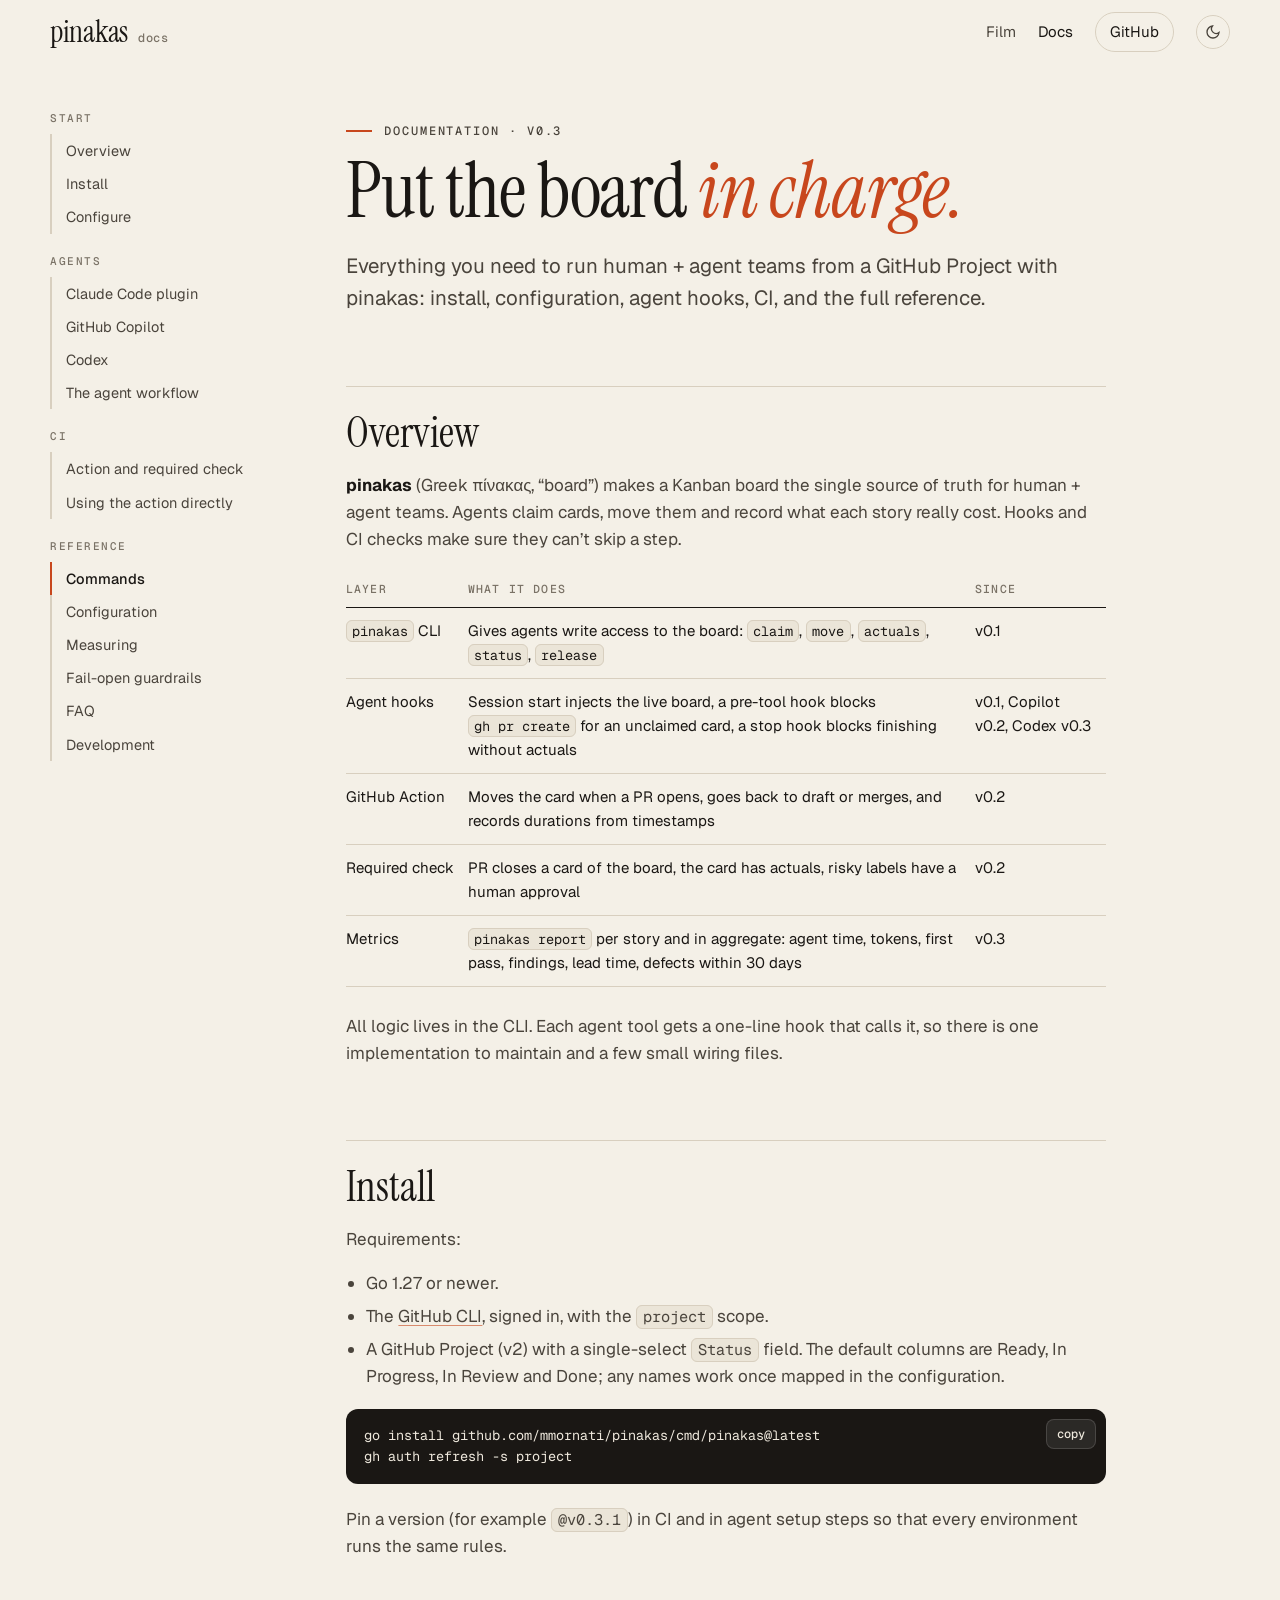
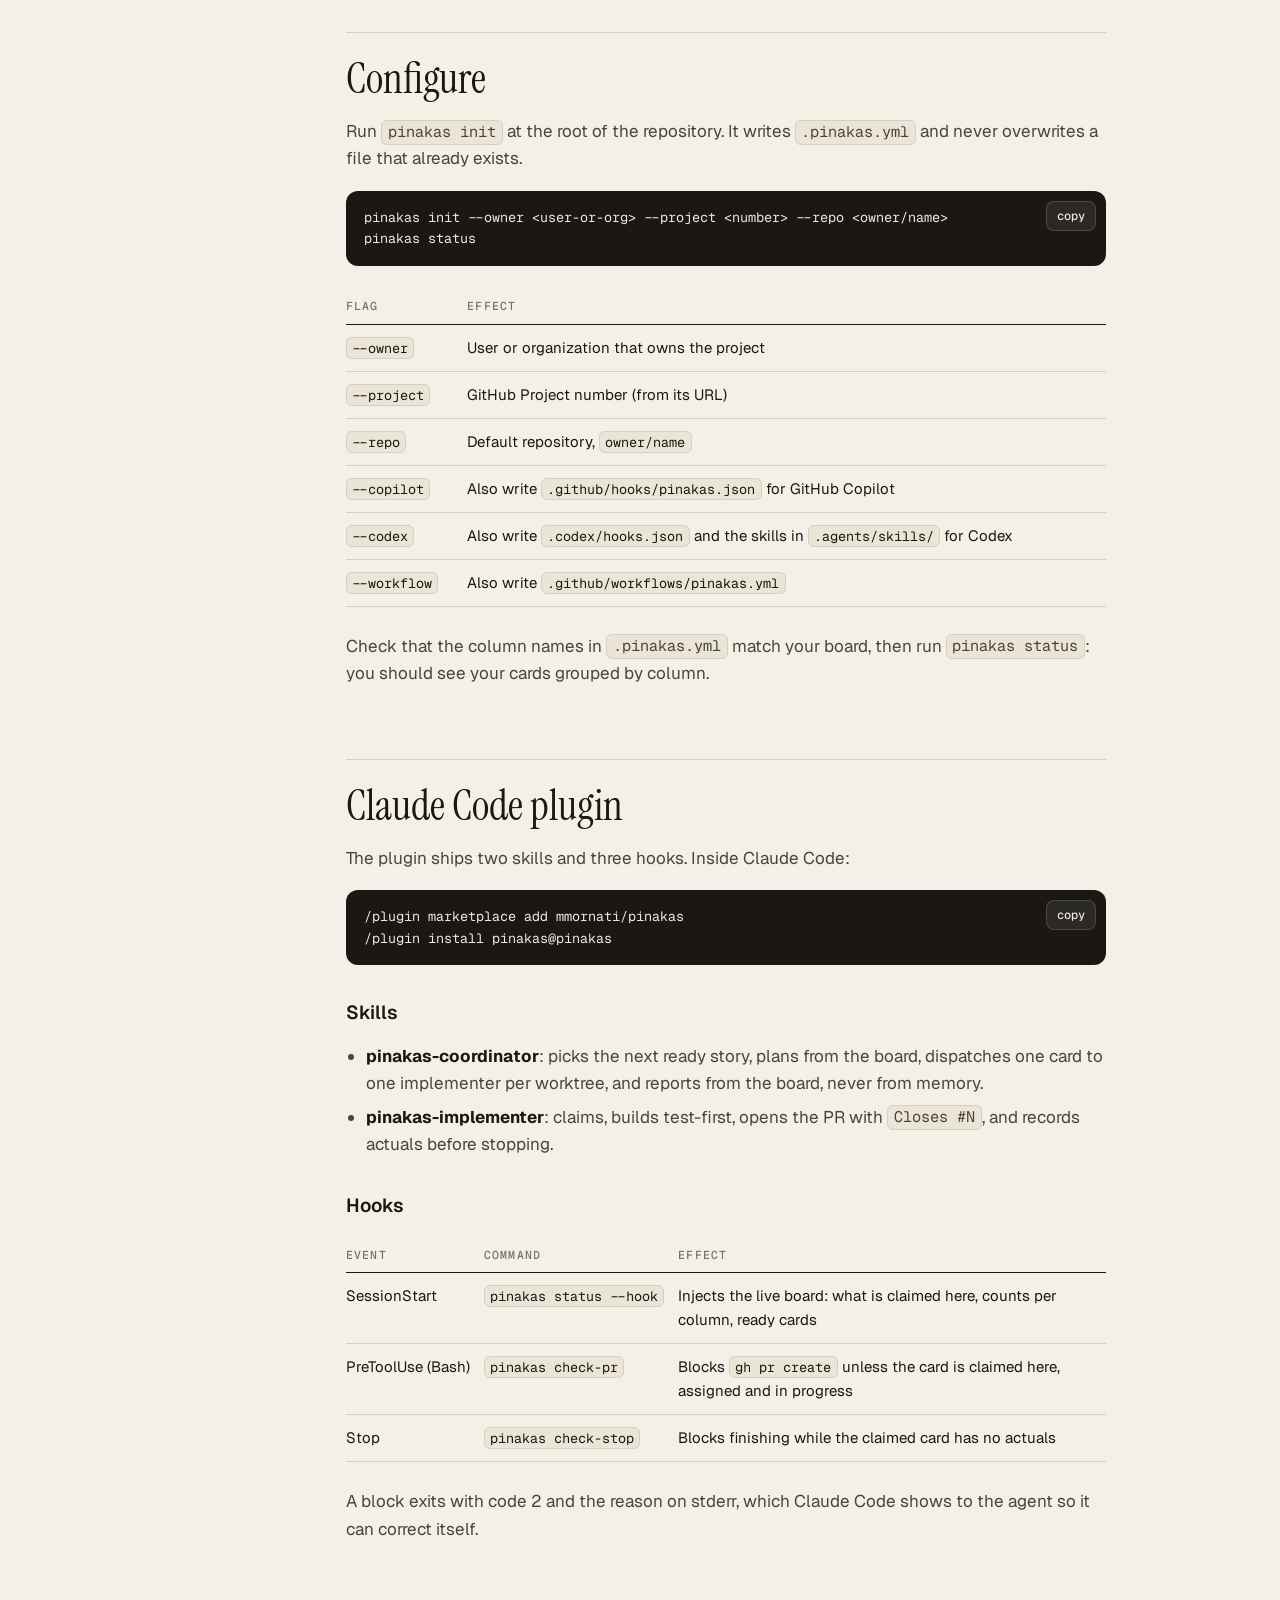
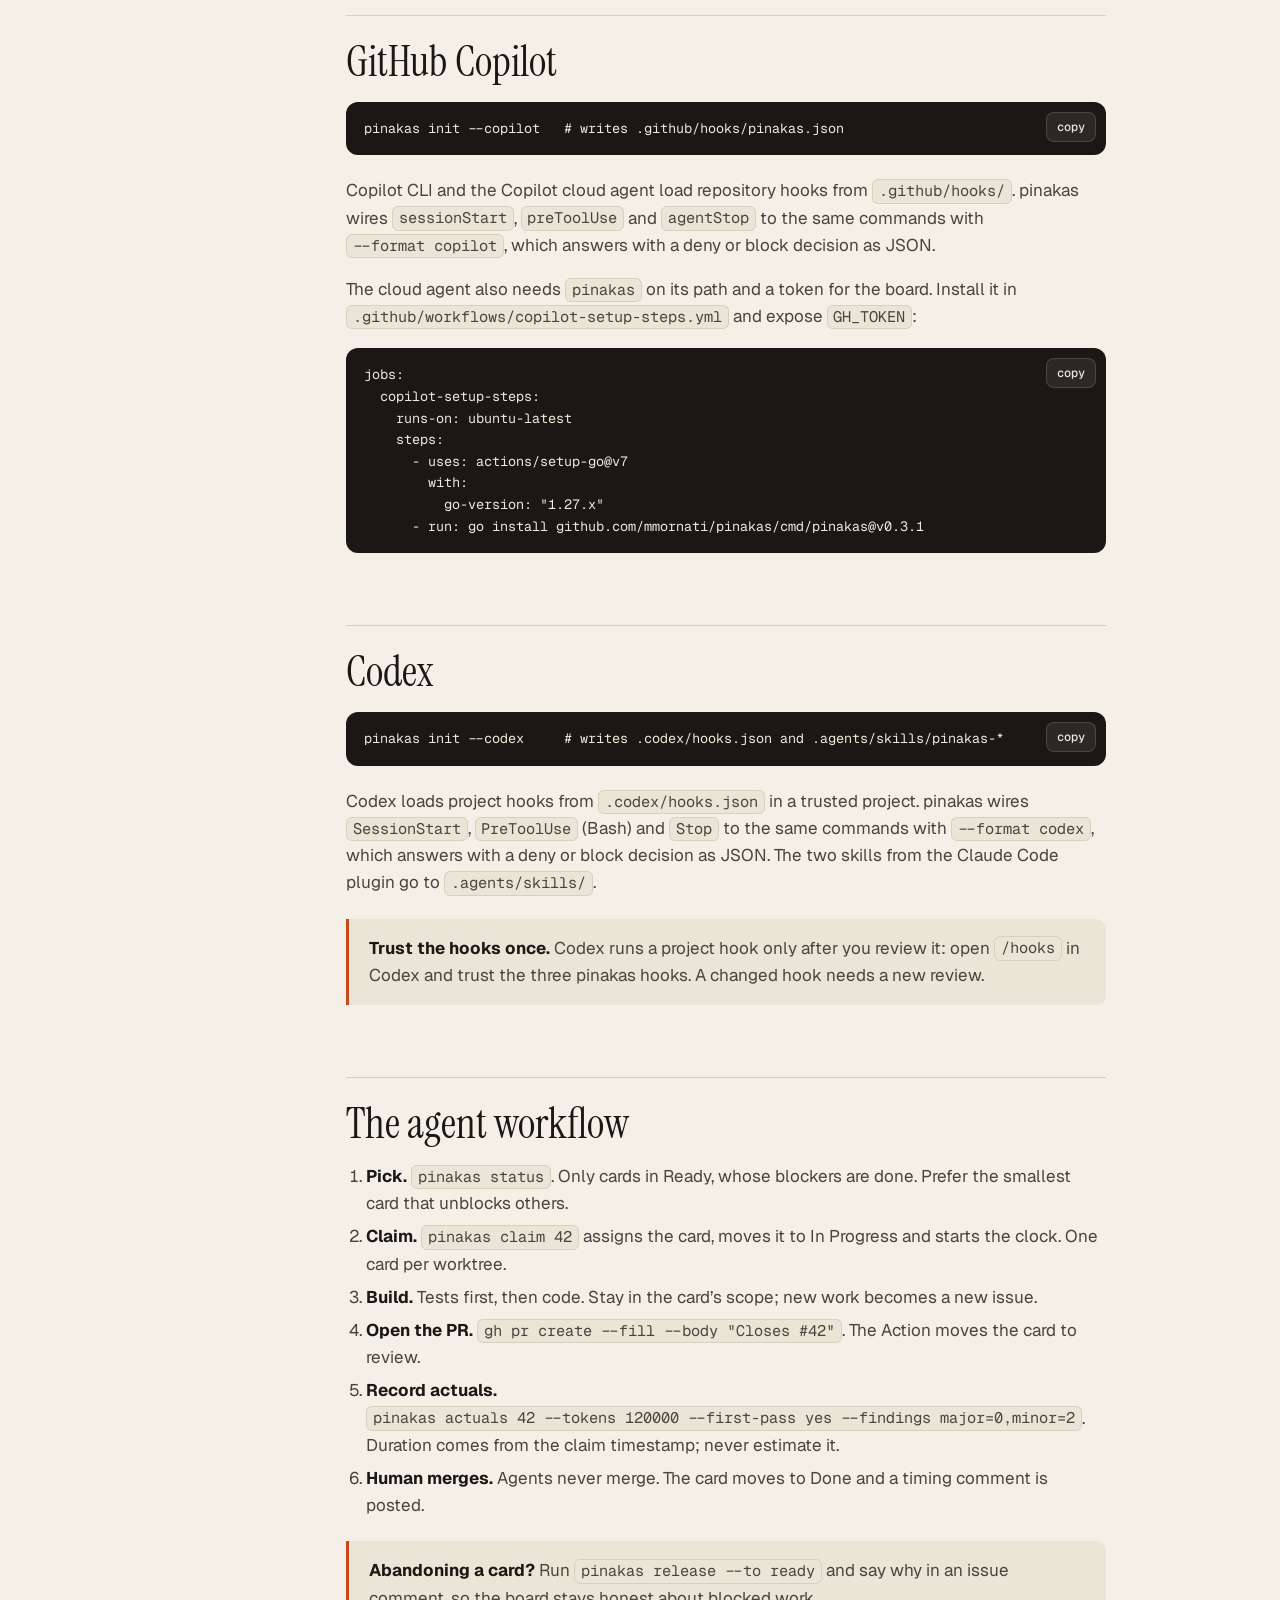
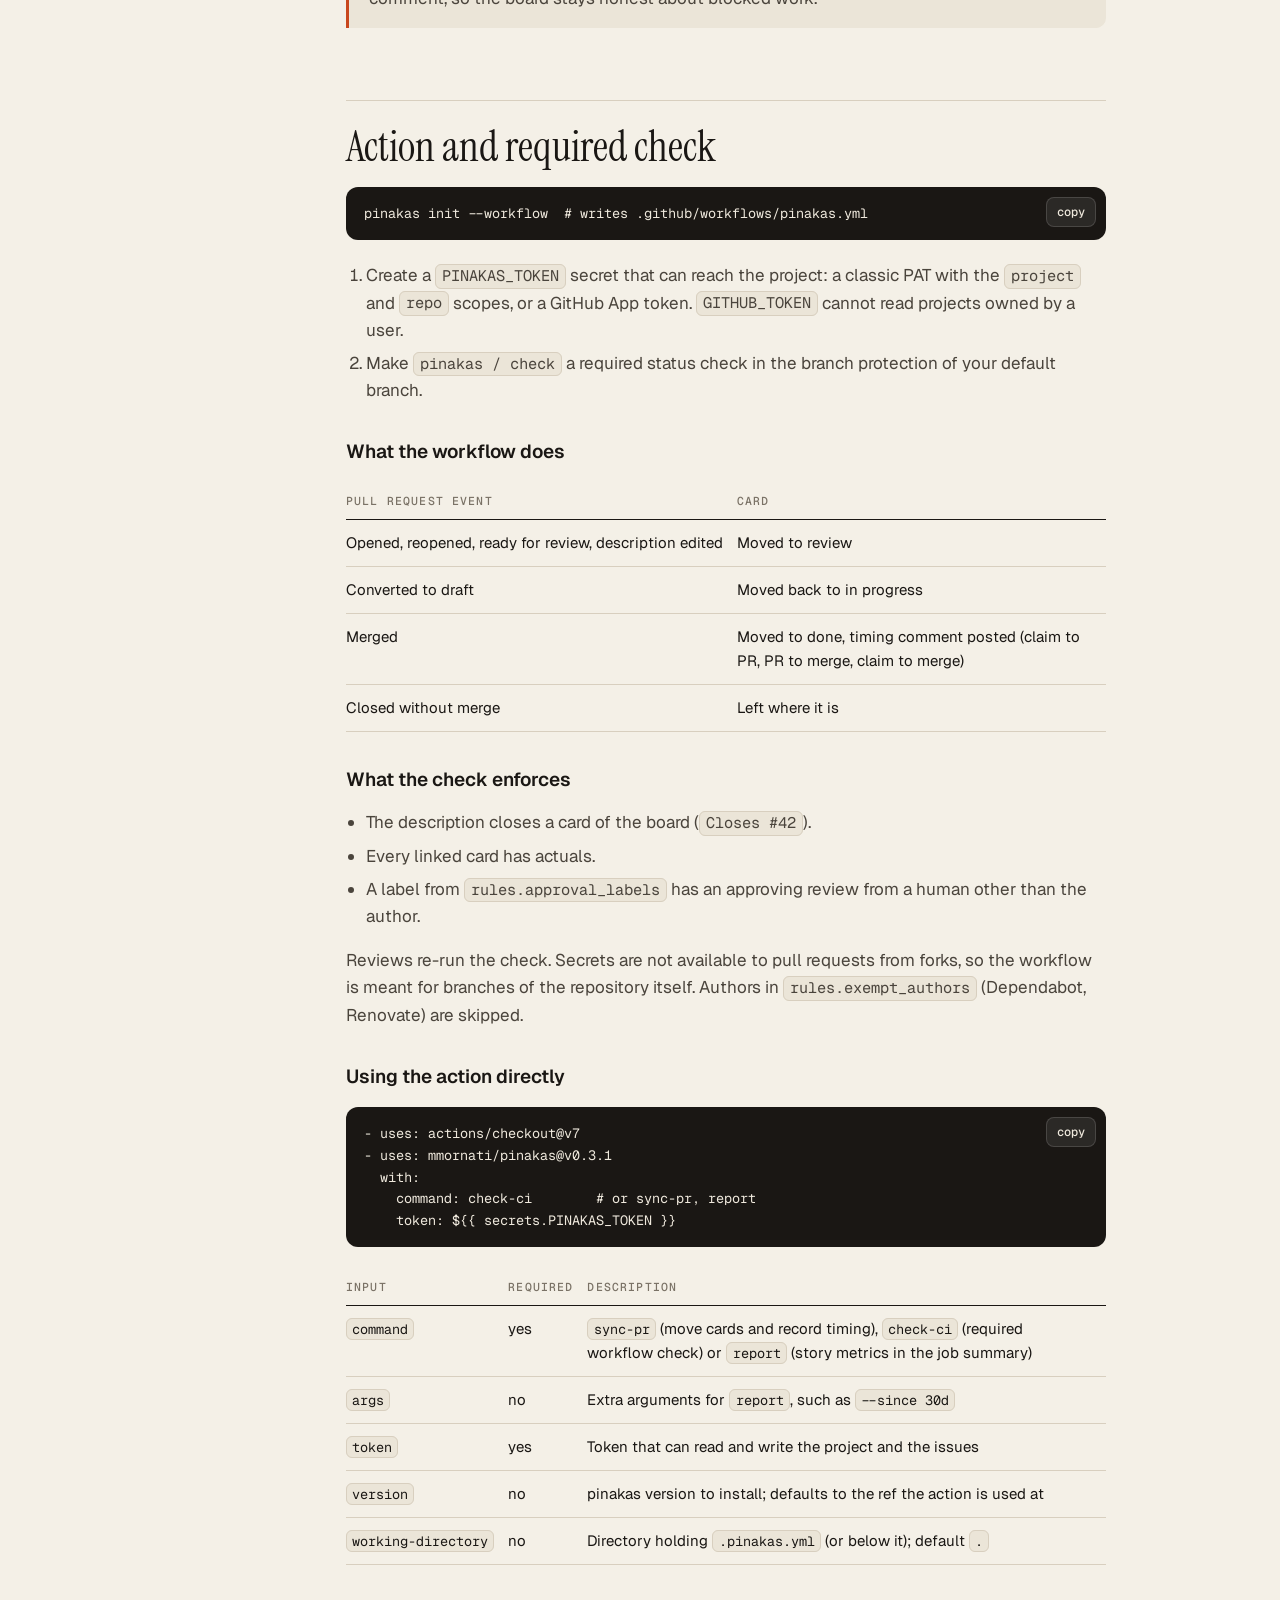
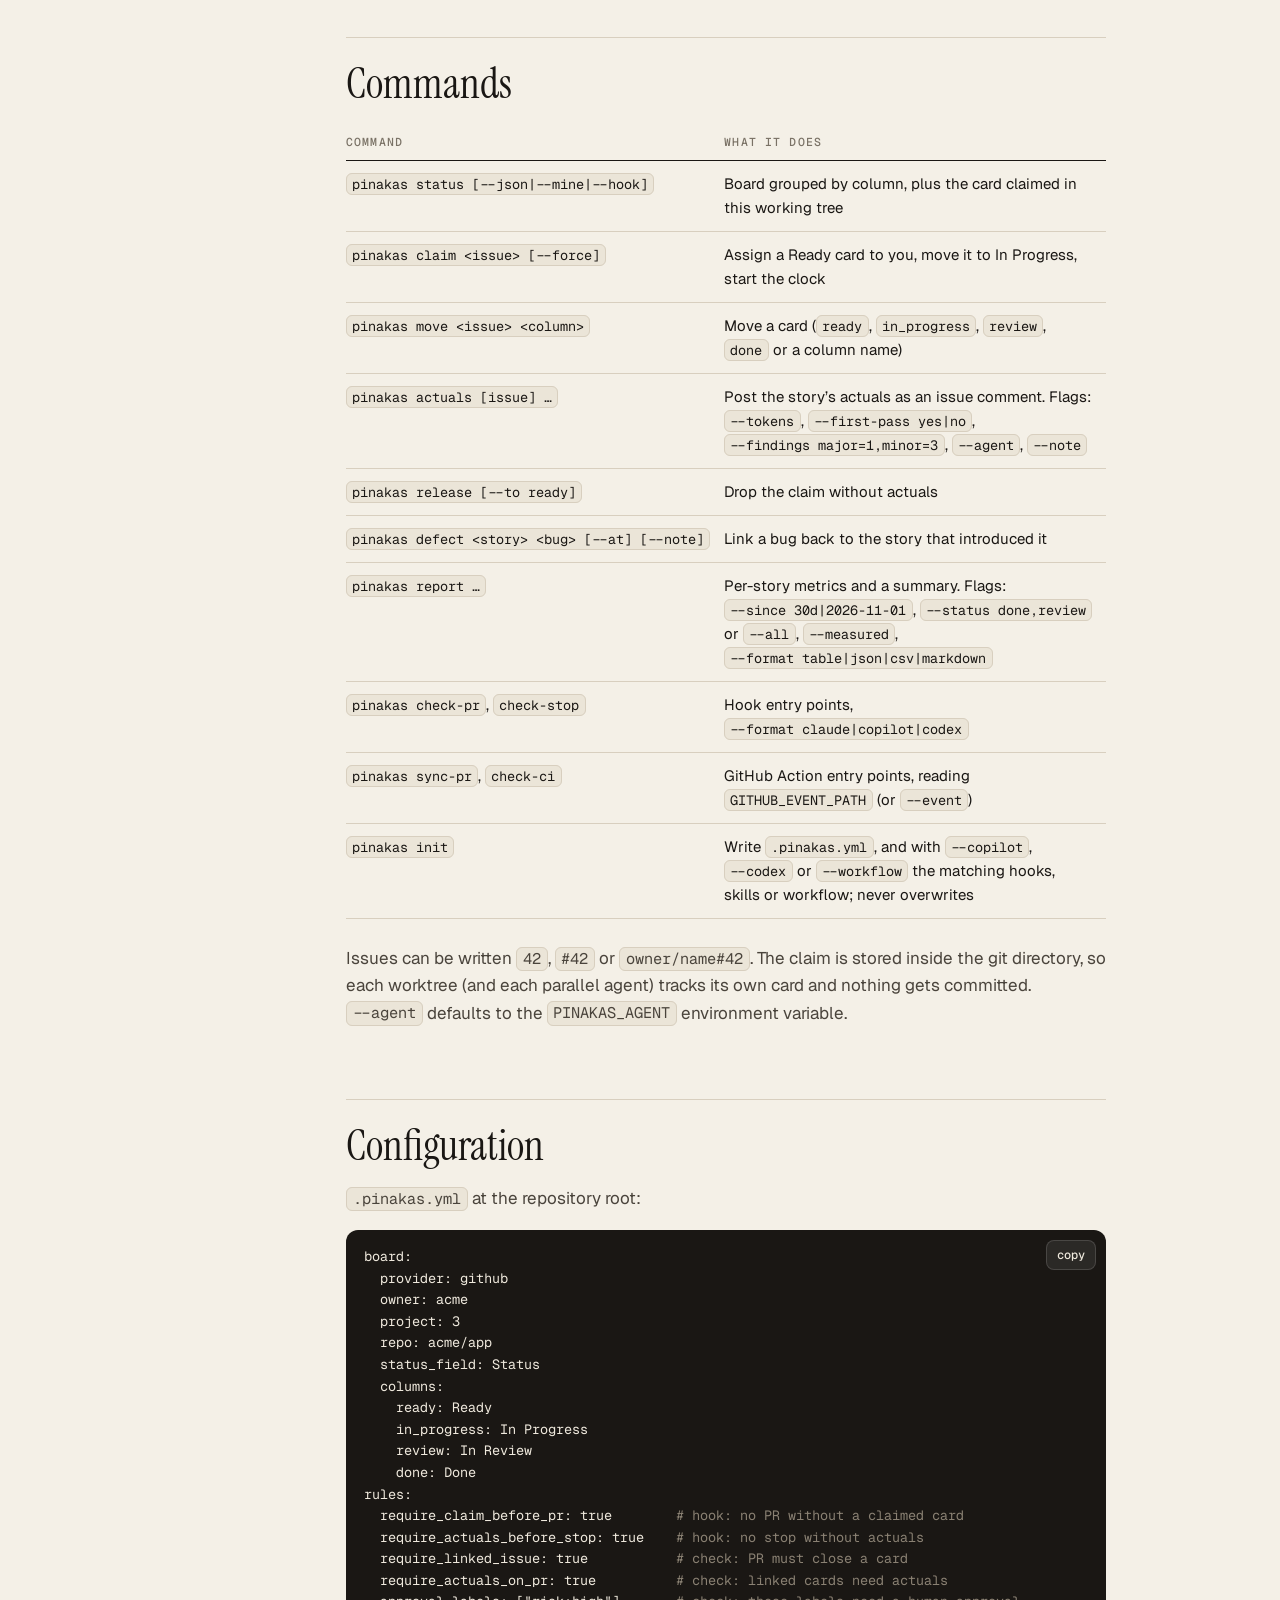
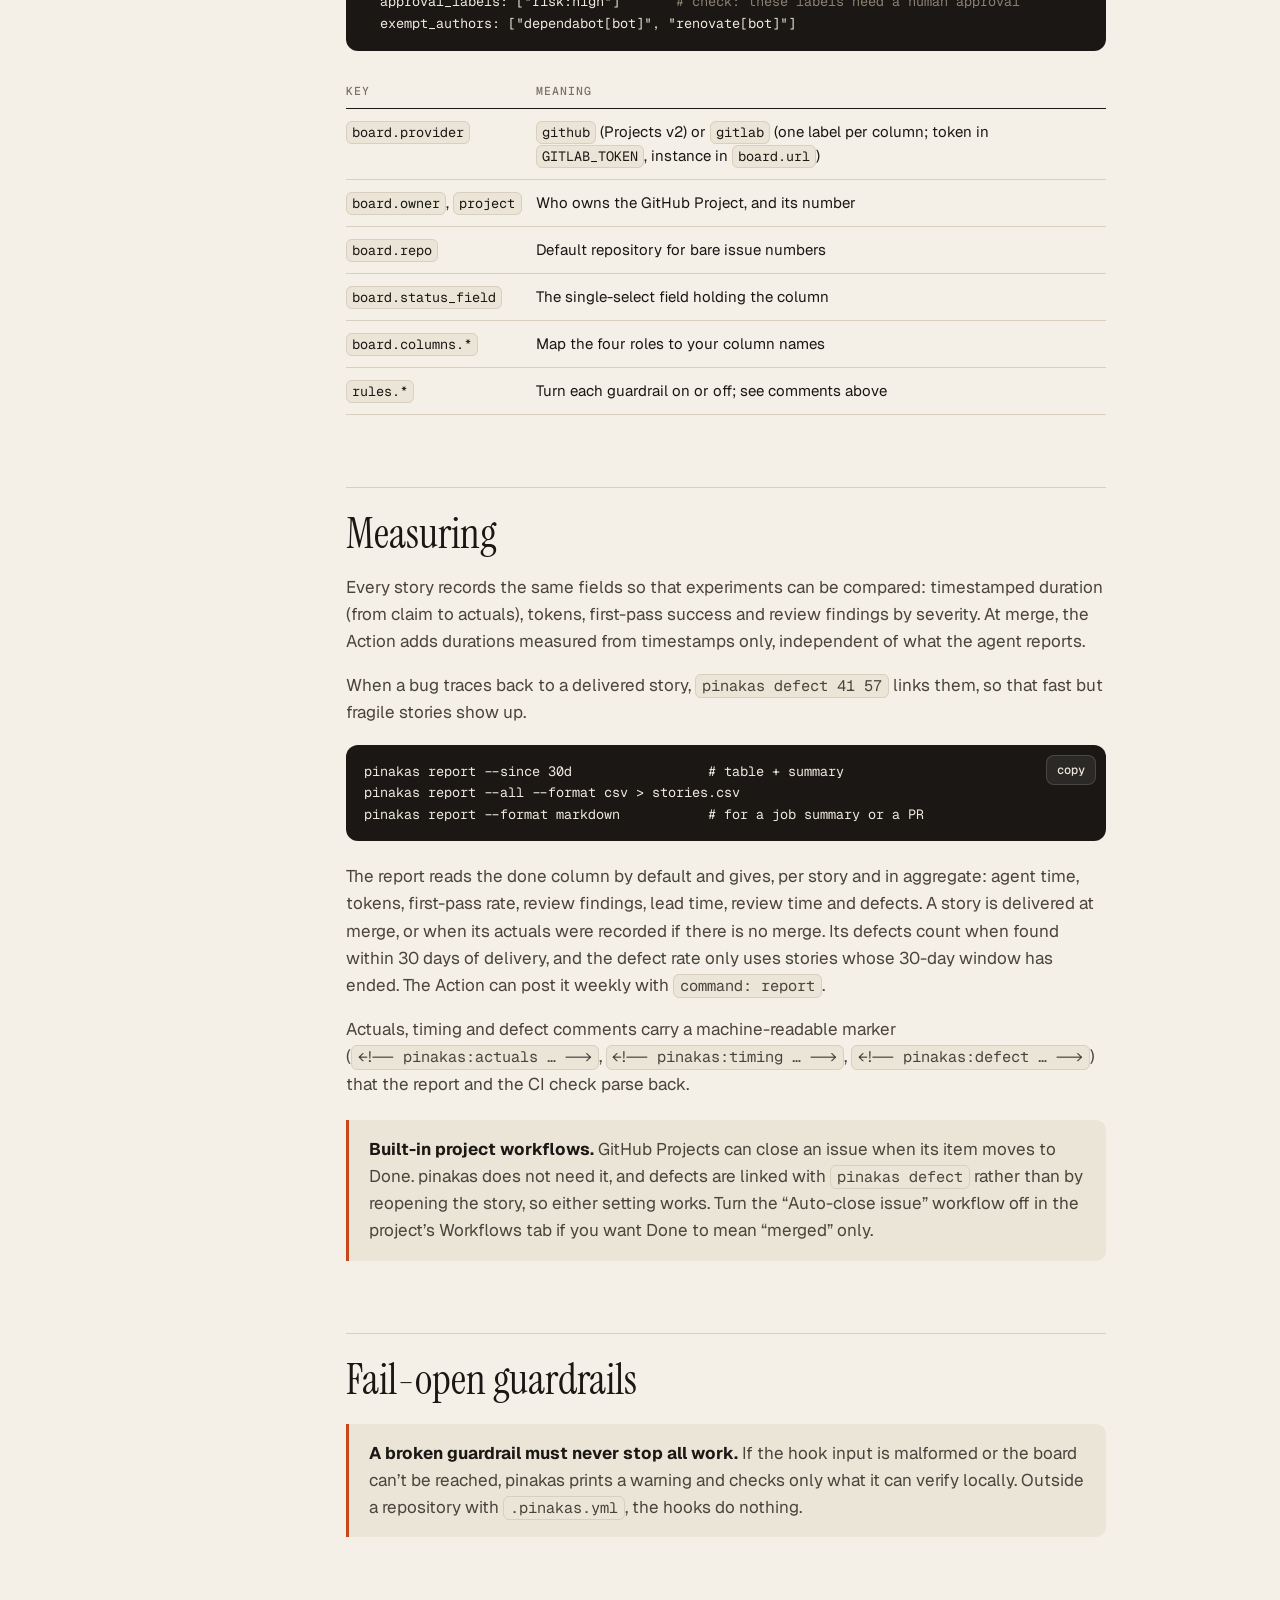
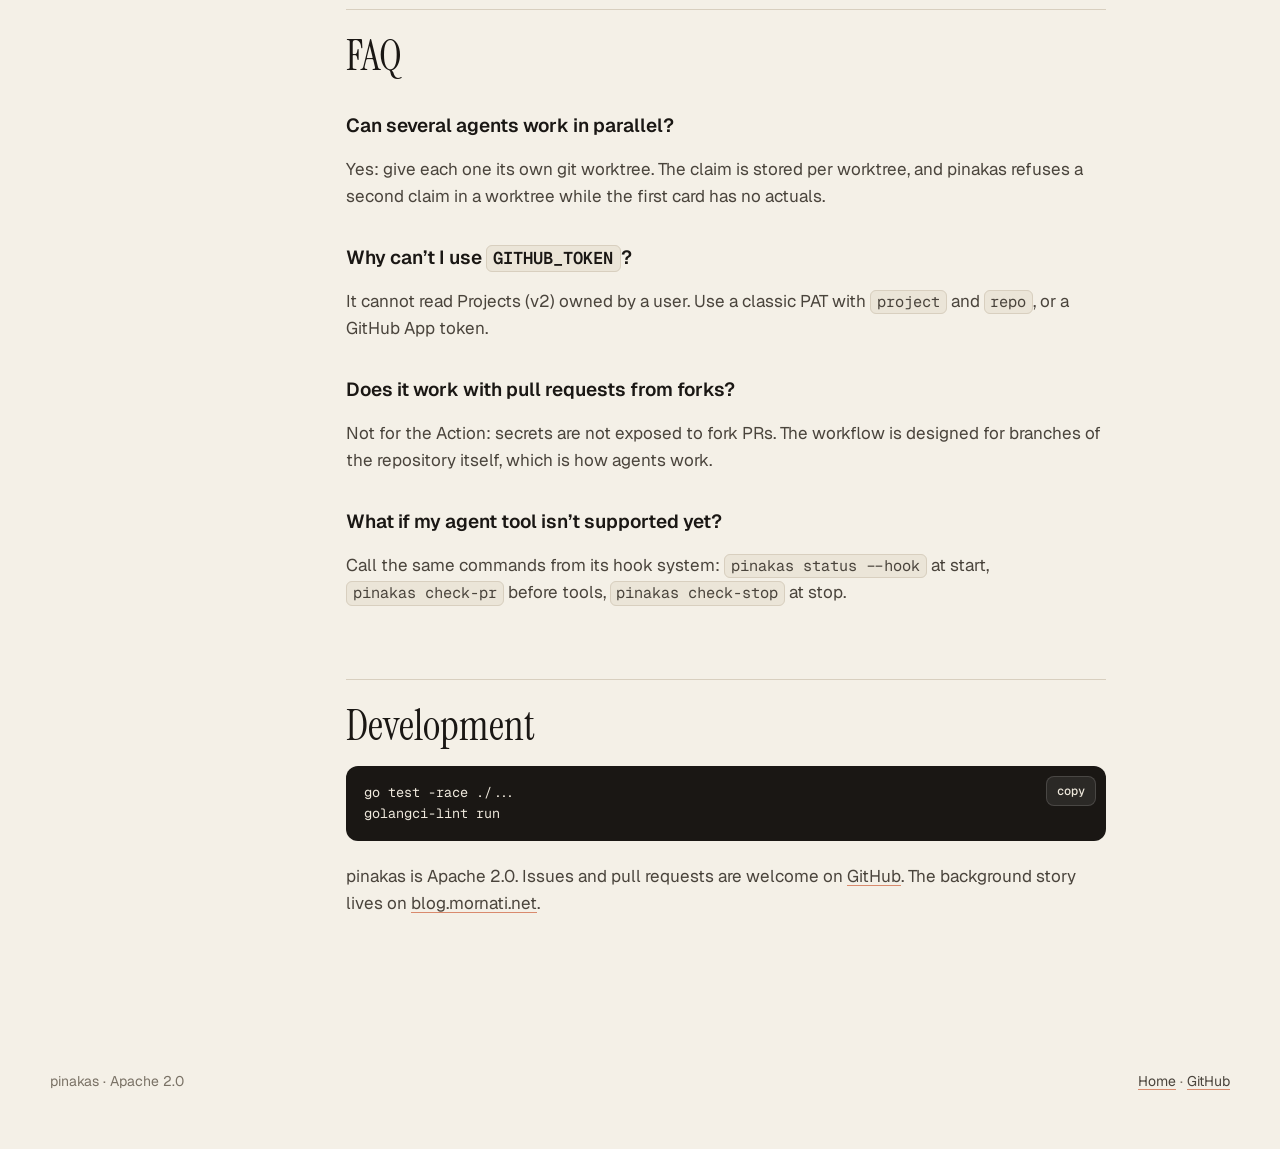
==== commit dc0911e7: "v0.4: GitLab board backend - board.provider: gitlab reads and writes GitLab issues through the   RES" ====
--- a/site/docs/index.html
+++ b/site/docs/index.html
@@ -231,7 +231,7 @@
     <table>
       <thead><tr><th>Key</th><th>Meaning</th></tr></thead>
       <tbody>
-        <tr><td><code>board.provider</code></td><td><code>github</code> today; GitLab comes in v0.4</td></tr>
+        <tr><td><code>board.provider</code></td><td><code>github</code> (Projects v2) or <code>gitlab</code> (one label per column; token in <code>GITLAB_TOKEN</code>, instance in <code>board.url</code>)</td></tr>
         <tr><td><code>board.owner</code>, <code>project</code></td><td>Who owns the GitHub Project, and its number</td></tr>
         <tr><td><code>board.repo</code></td><td>Default repository for bare issue numbers</td></tr>
         <tr><td><code>board.status_field</code></td><td>The single-select field holding the column</td></tr>
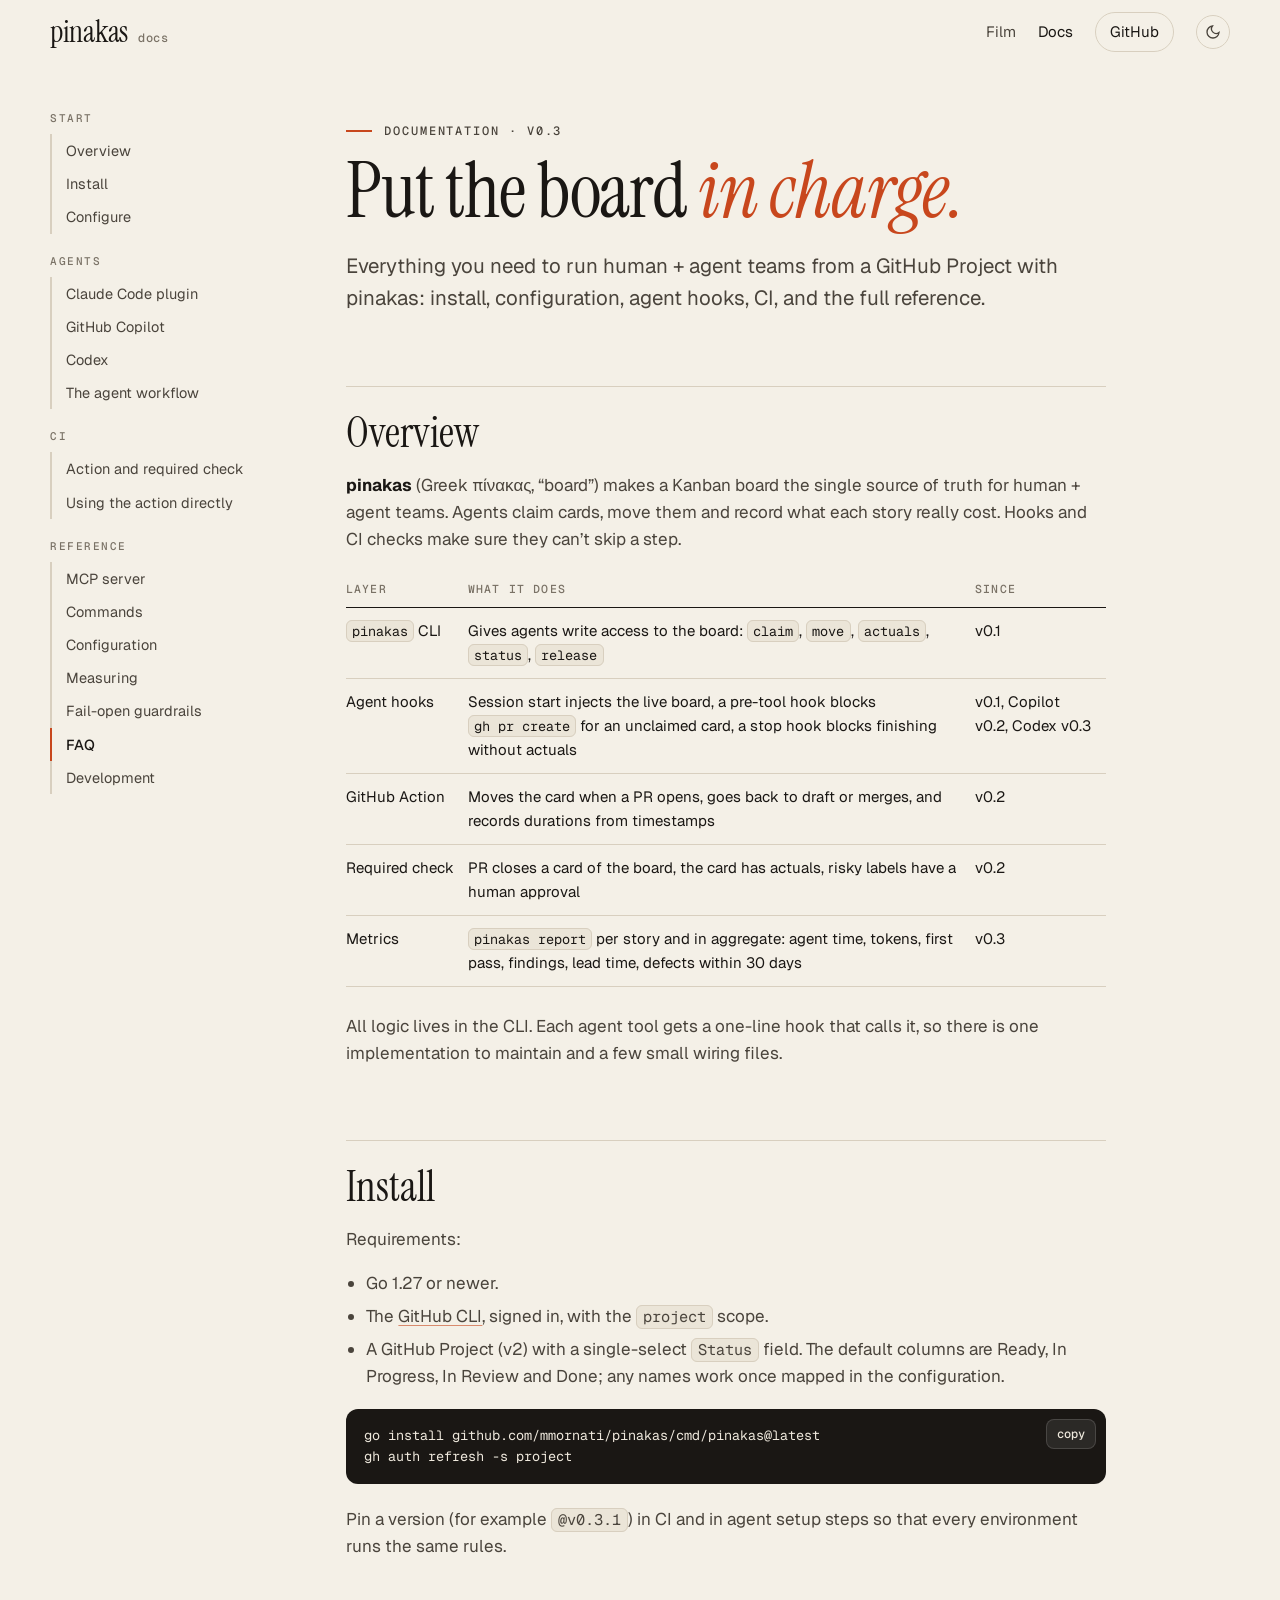
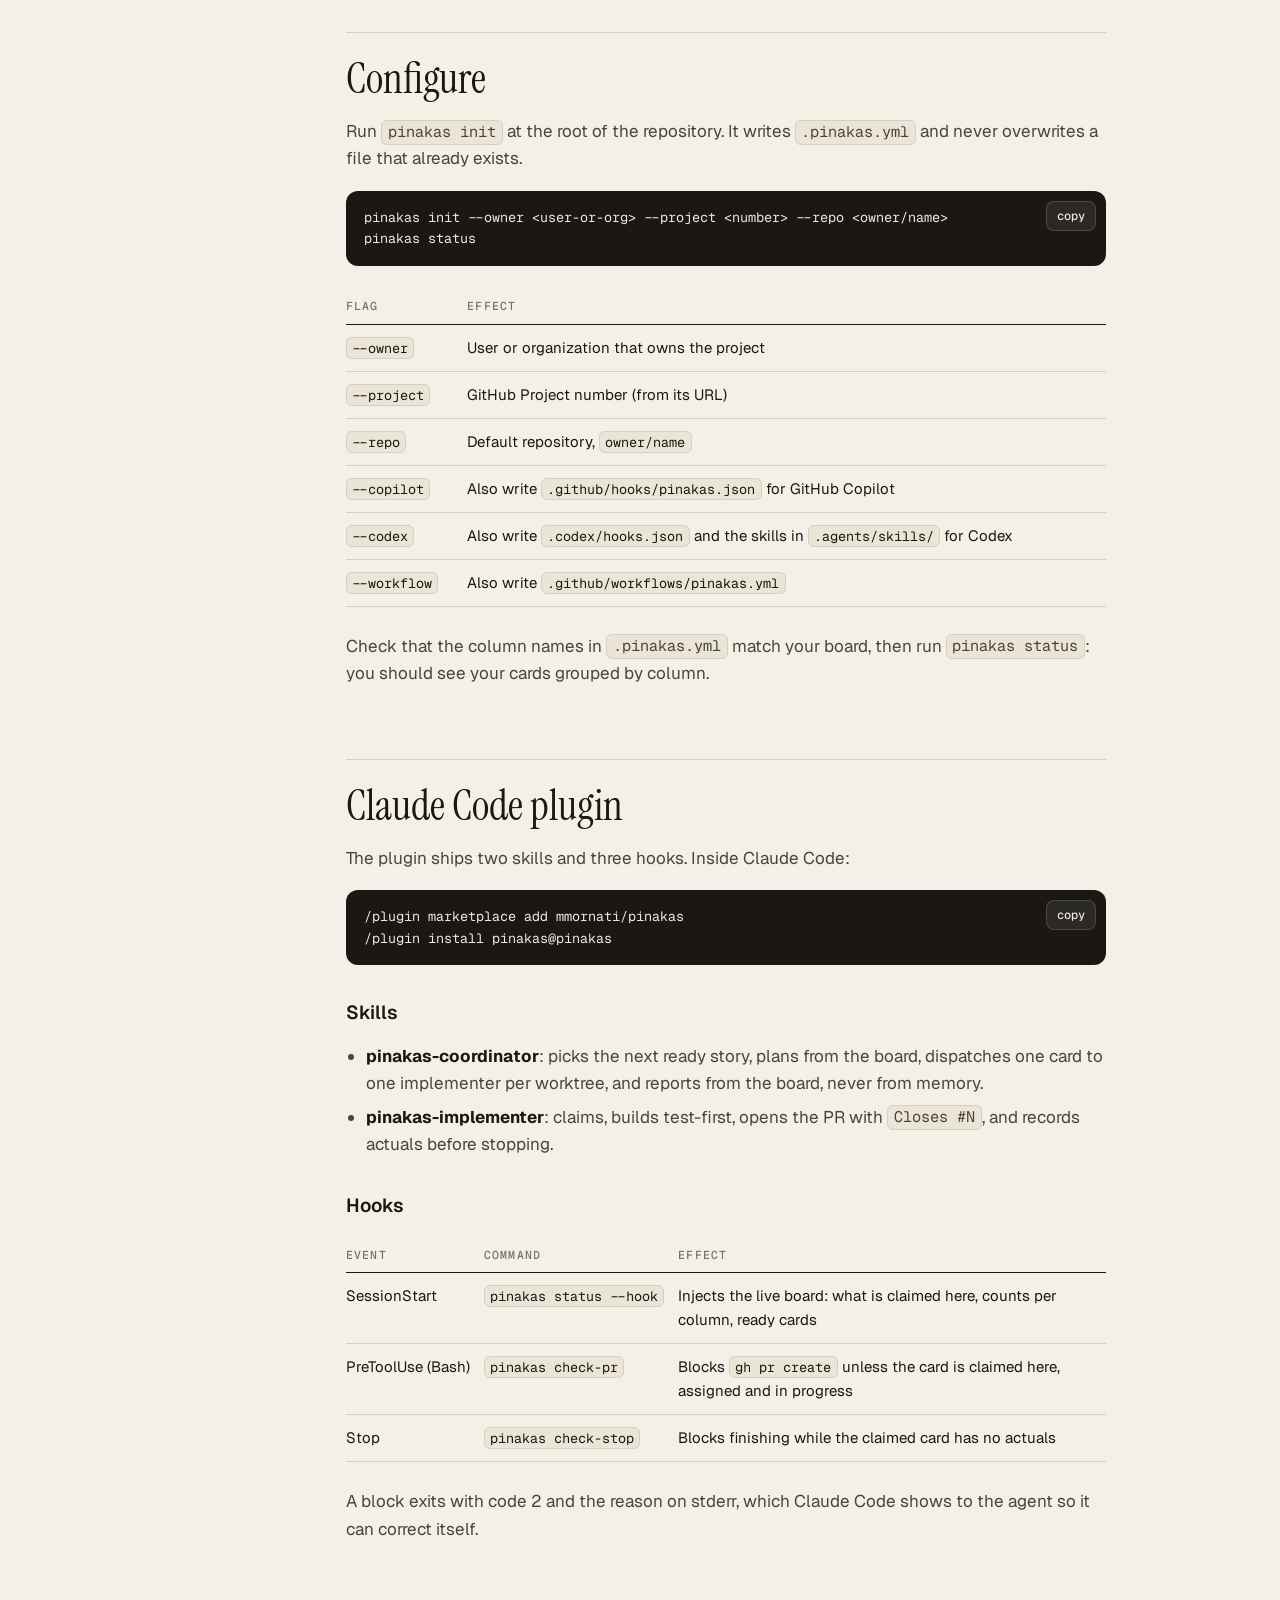
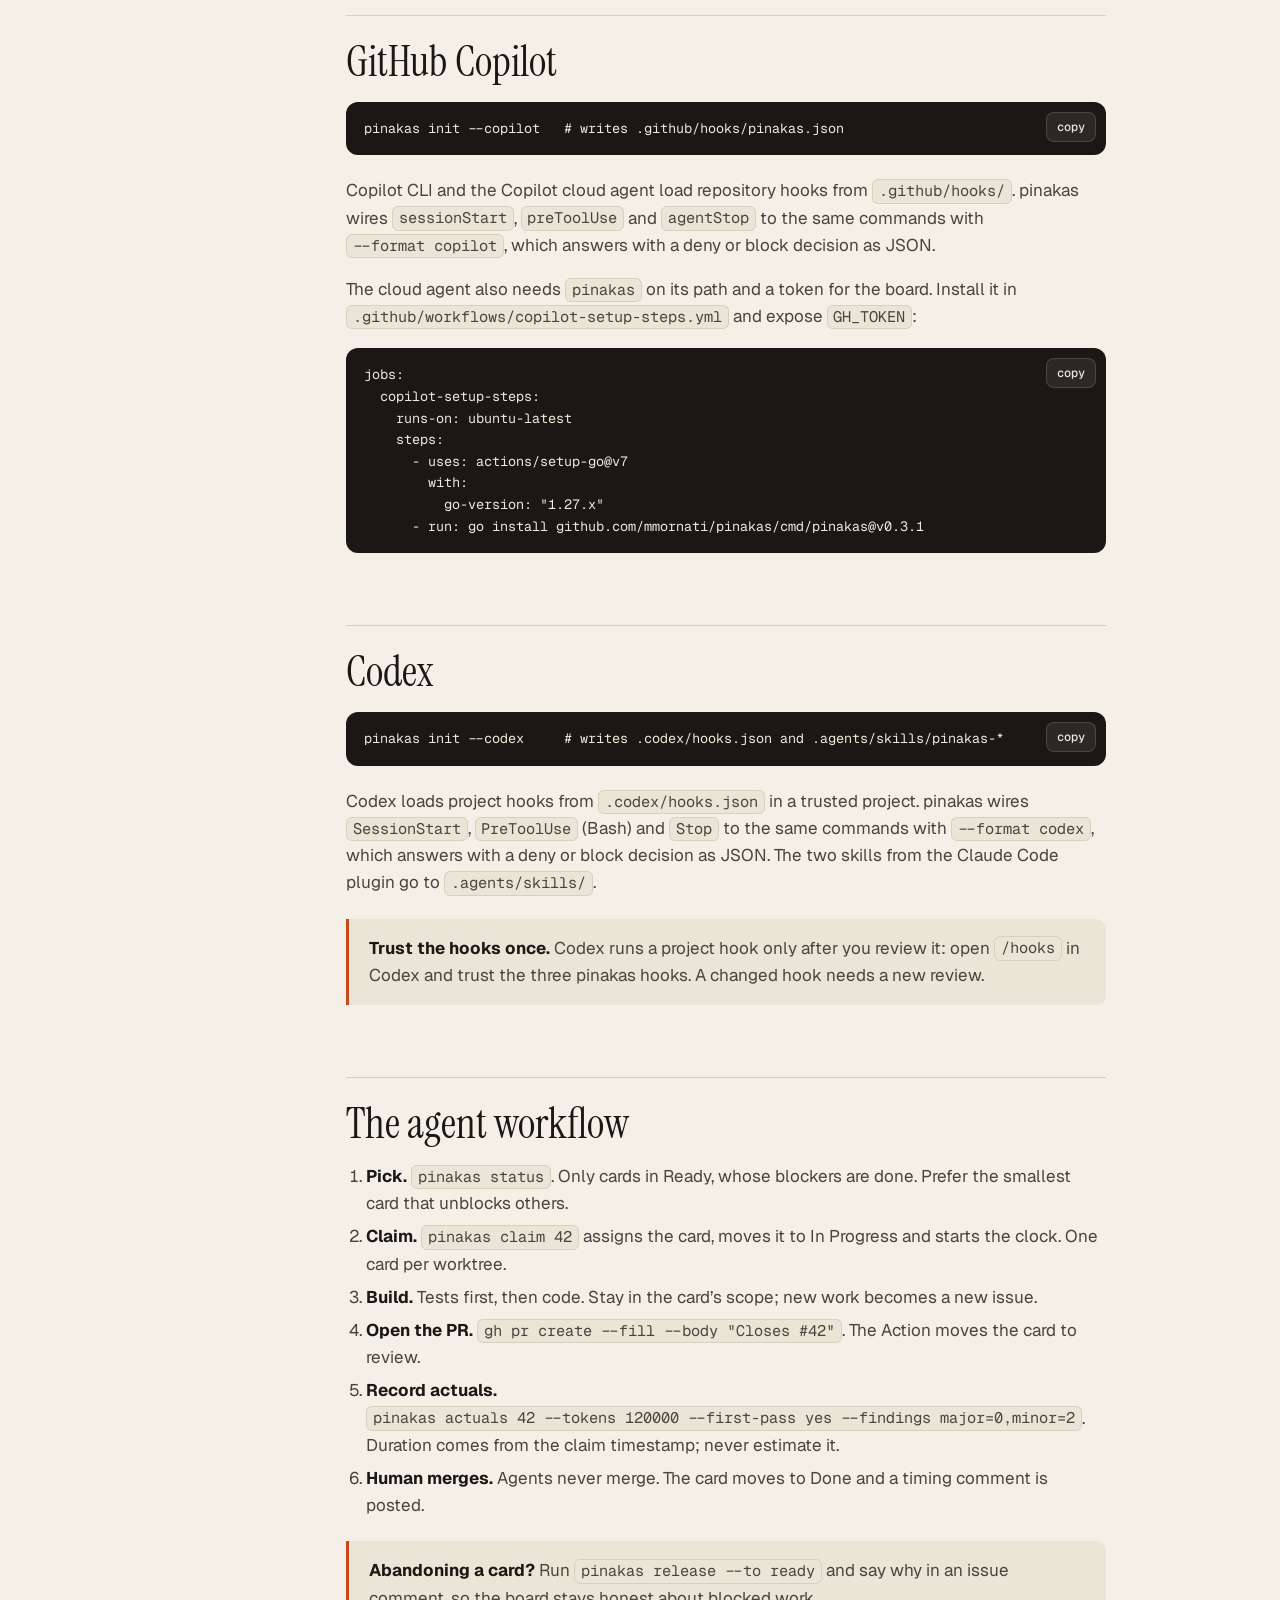
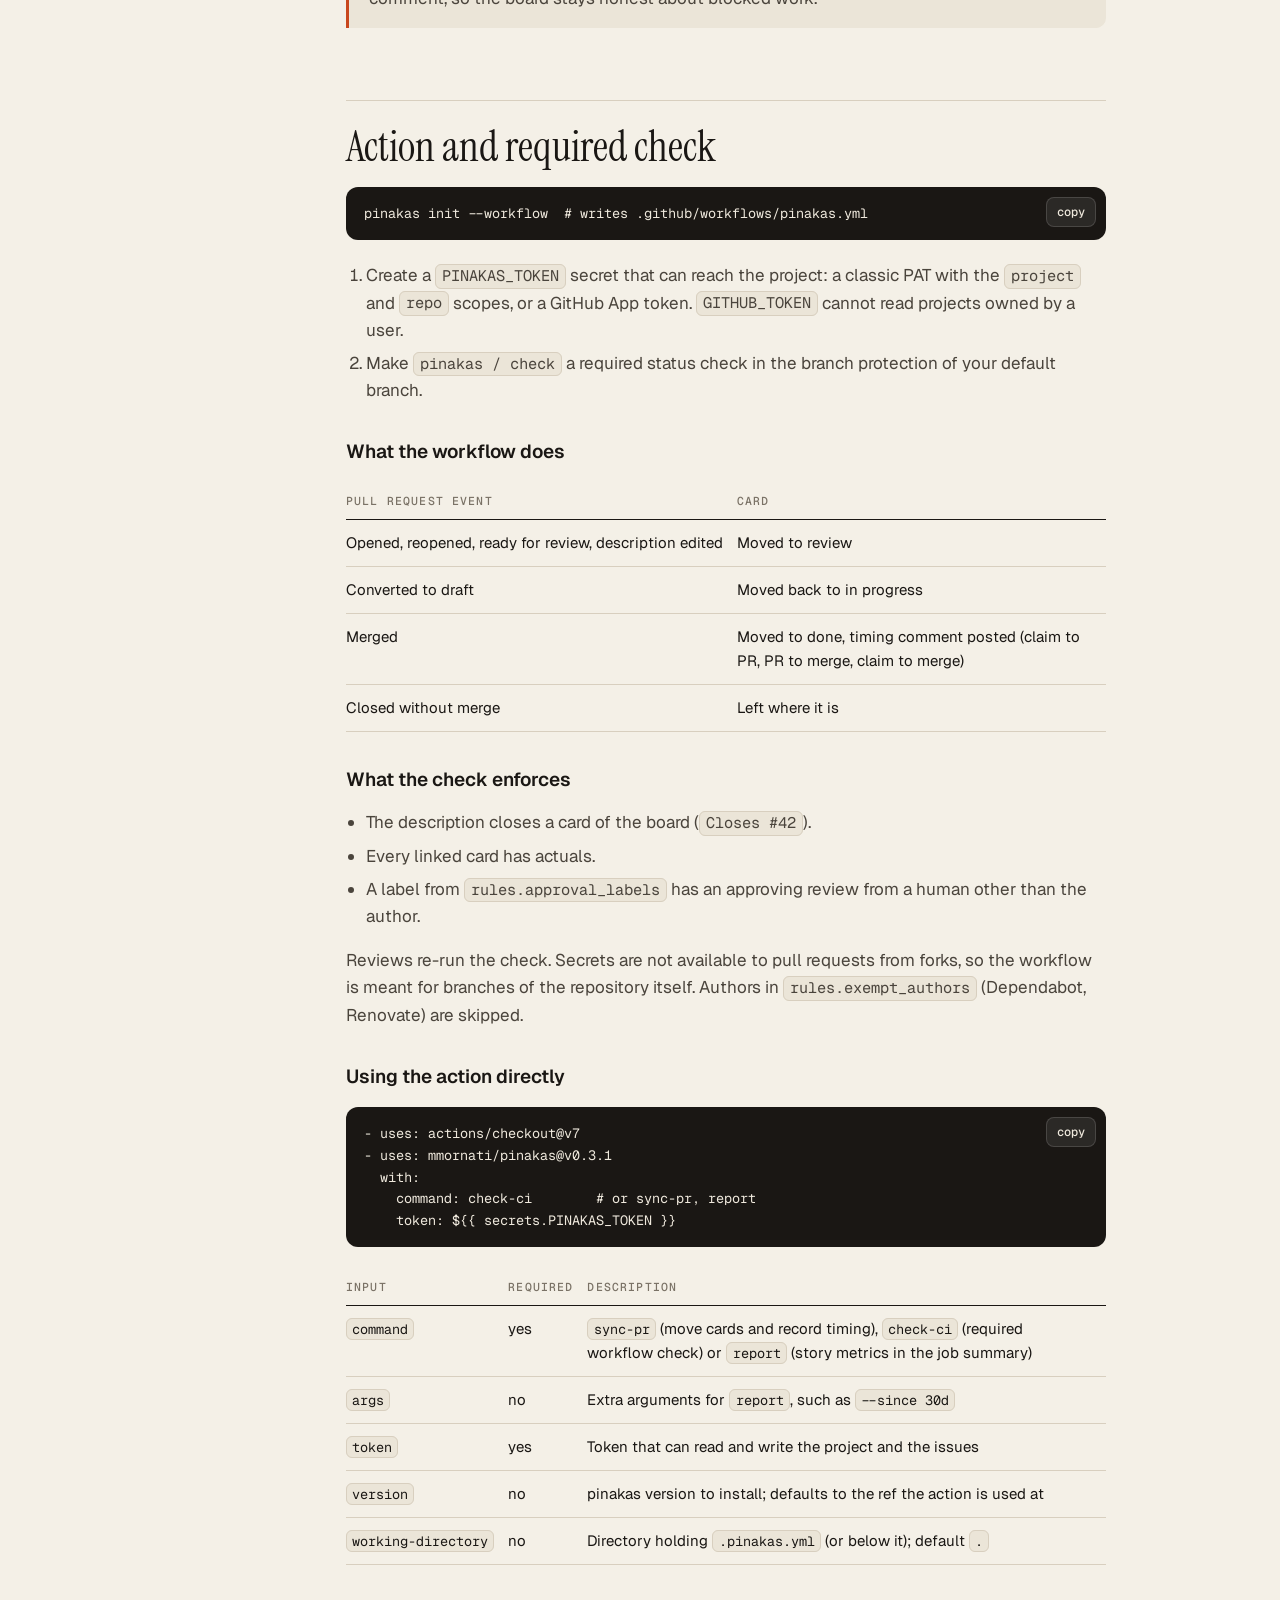
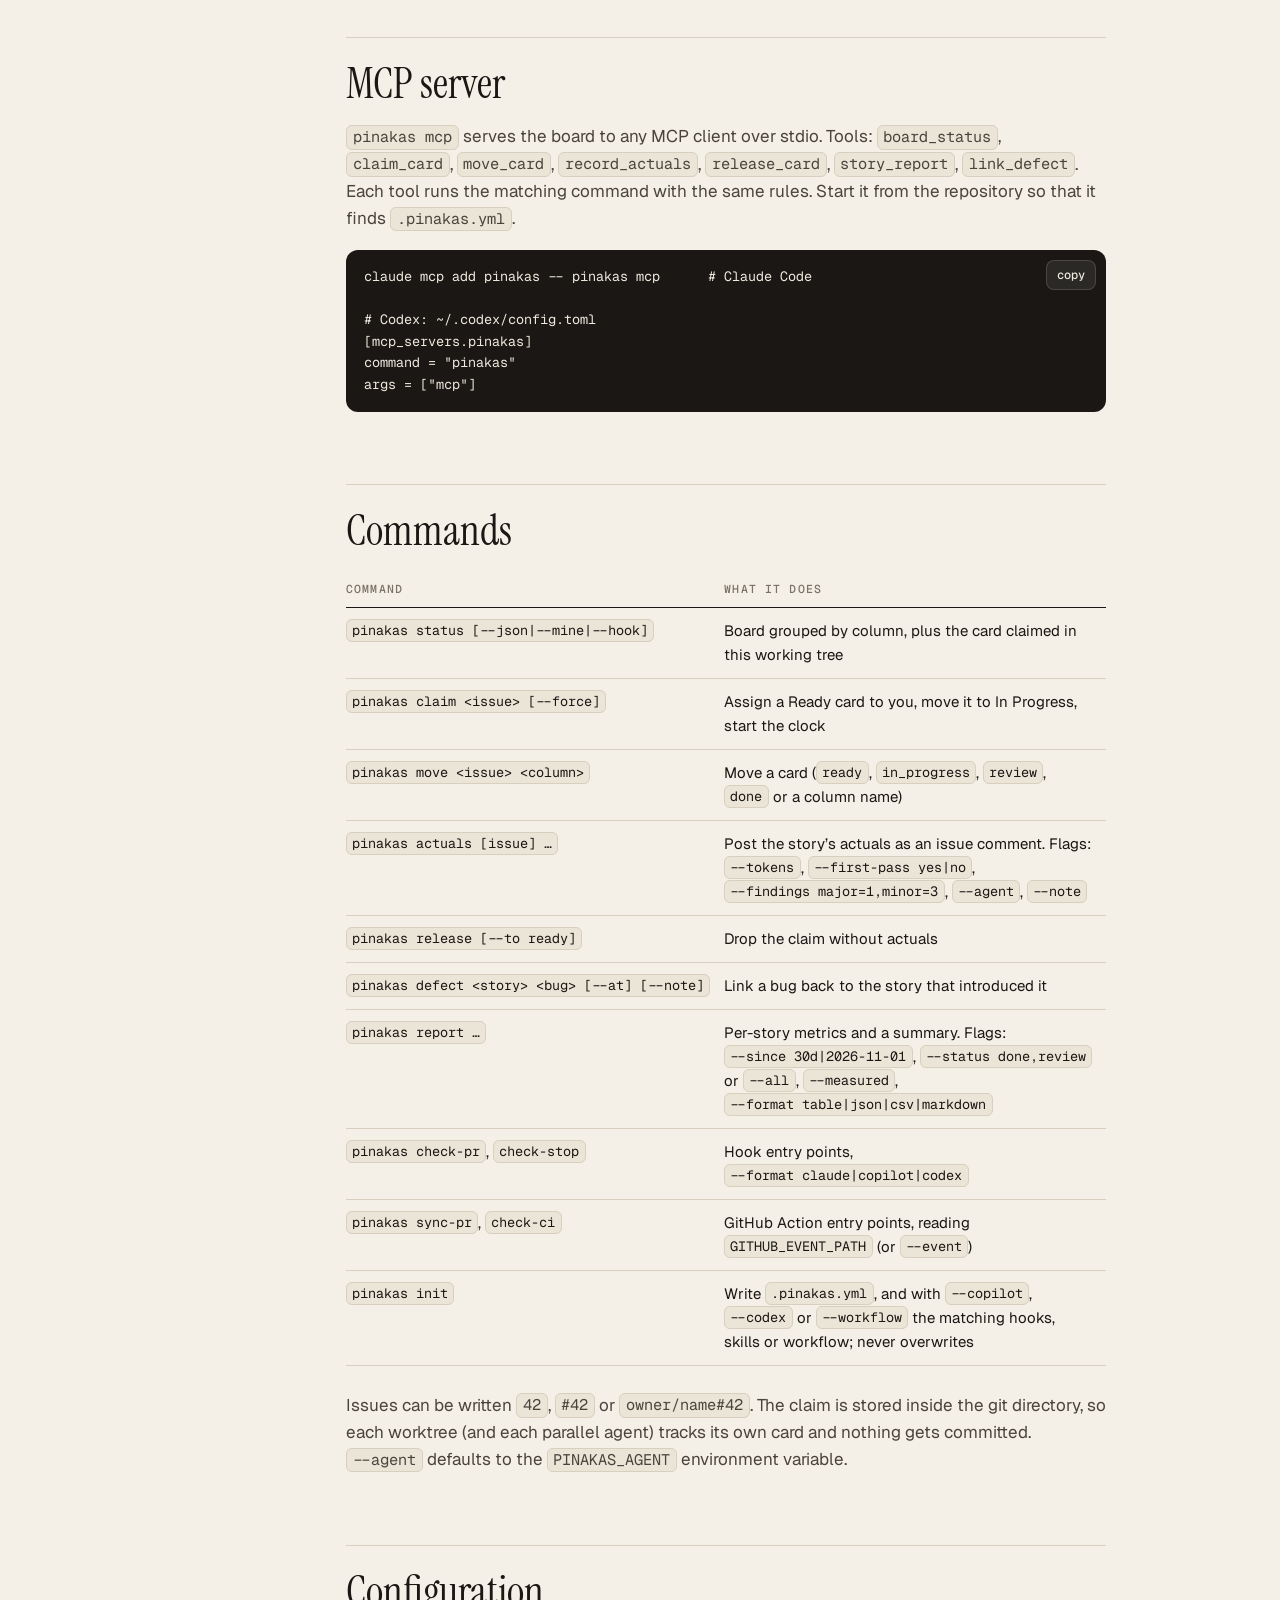
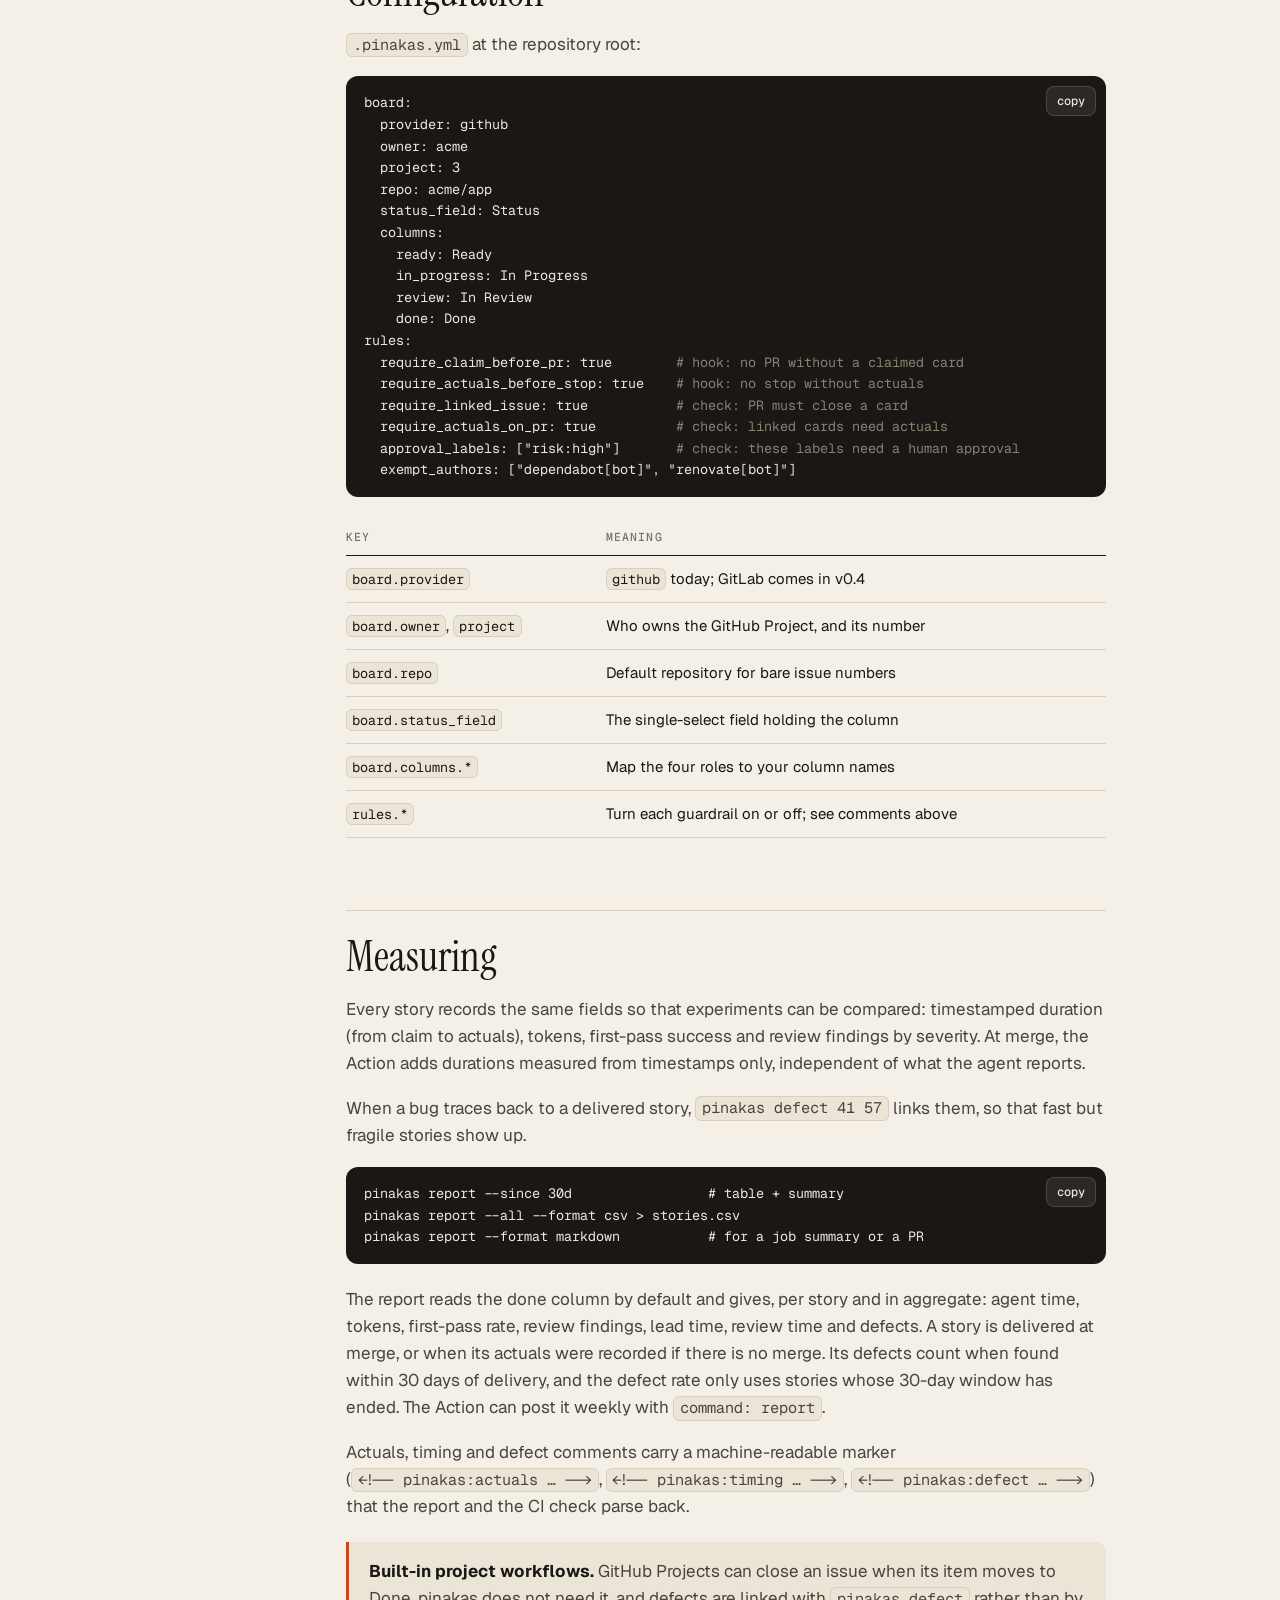
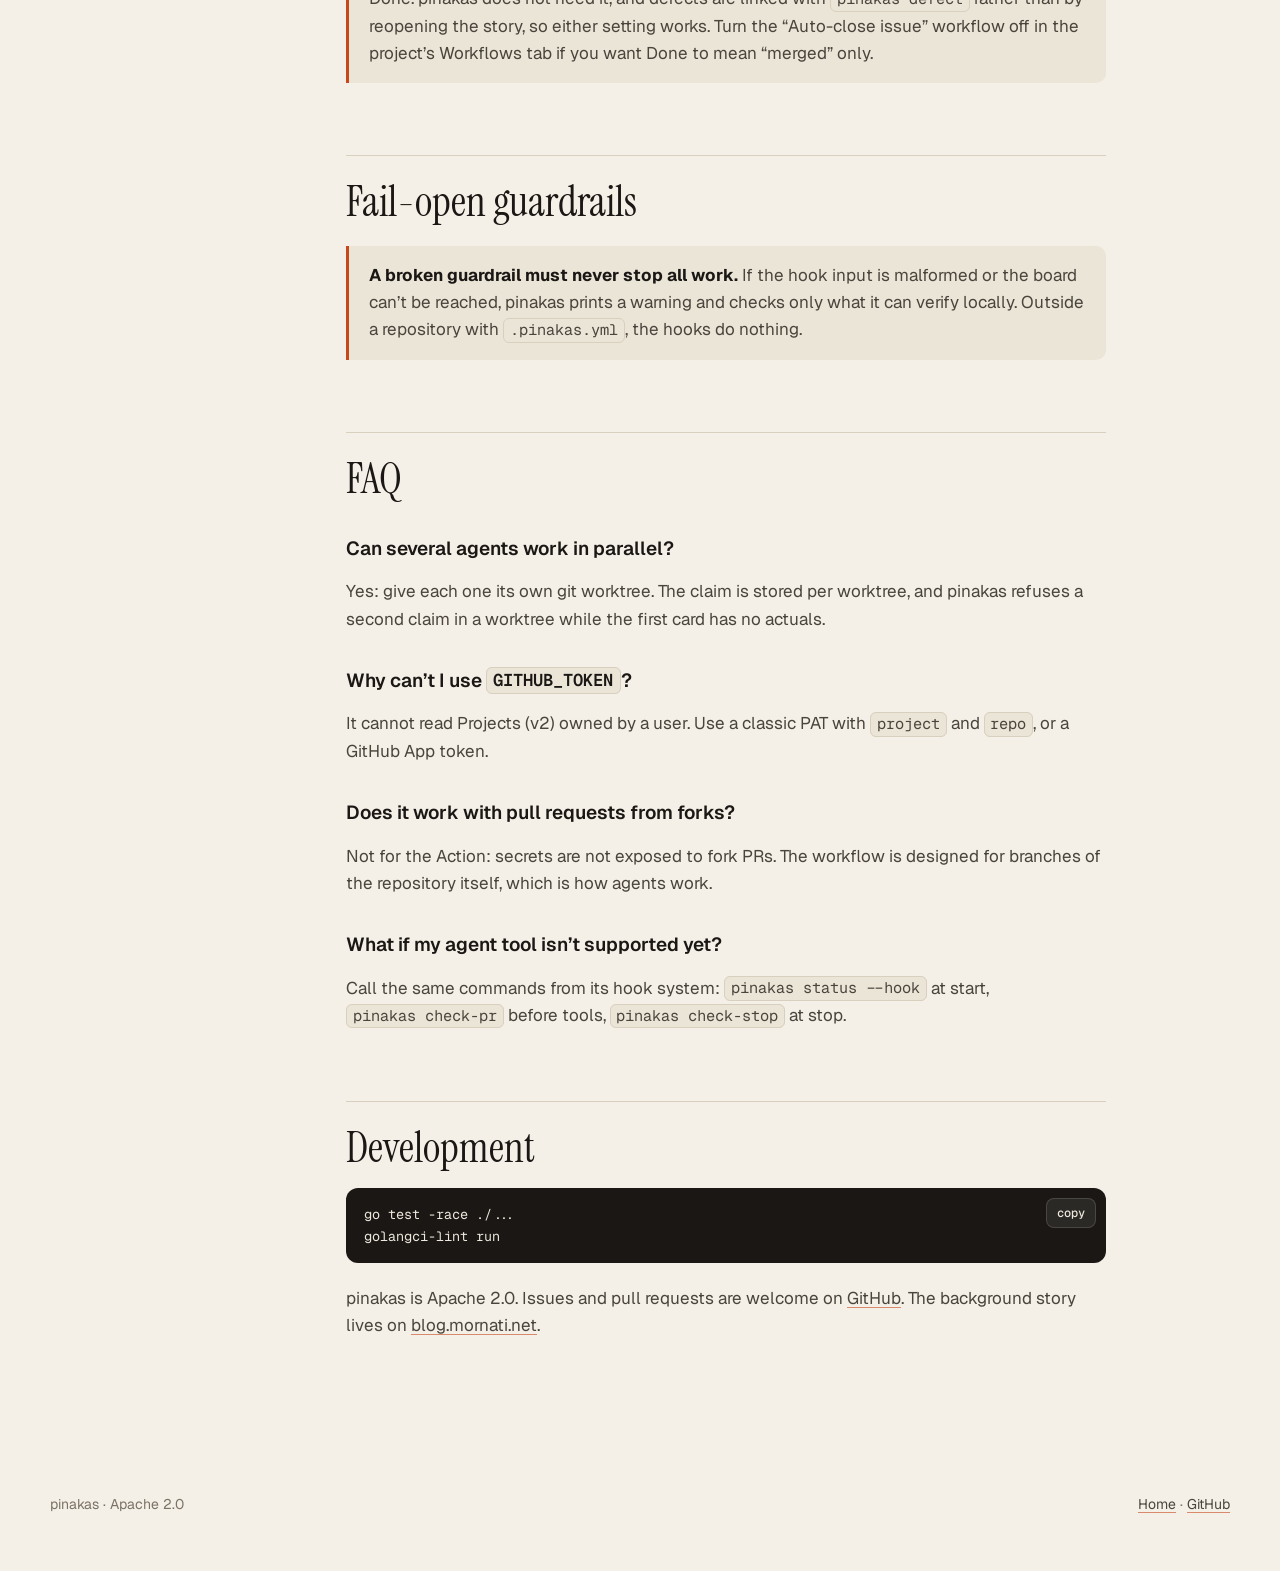
==== commit d23eb155: "v0.4: MCP server (pinakas mcp) pinakas mcp serves the board over stdio with the official Go MCP SDK " ====
--- a/site/docs/index.html
+++ b/site/docs/index.html
@@ -45,6 +45,7 @@
     <a href="#workflow">Action and required check</a>
     <a href="#action-inputs">Using the action directly</a>
     <p>Reference</p>
+    <a href="#mcp">MCP server</a>
     <a href="#commands">Commands</a>
     <a href="#config-ref">Configuration</a>
     <a href="#measuring">Measuring</a>
@@ -189,6 +190,15 @@
         <tr><td><code>working-directory</code></td><td>no</td><td>Directory holding <code>.pinakas.yml</code> (or below it); default <code>.</code></td></tr>
       </tbody>
     </table>
+
+    <h2 id="mcp">MCP server<a class="anchor" href="#mcp">#</a></h2>
+    <p><code>pinakas mcp</code> serves the board to any MCP client over stdio. Tools: <code>board_status</code>, <code>claim_card</code>, <code>move_card</code>, <code>record_actuals</code>, <code>release_card</code>, <code>story_report</code>, <code>link_defect</code>. Each tool runs the matching command with the same rules. Start it from the repository so that it finds <code>.pinakas.yml</code>.</p>
+    <div class="code"><pre>claude mcp add pinakas -- pinakas mcp      # Claude Code
+
+# Codex: ~/.codex/config.toml
+[mcp_servers.pinakas]
+command = "pinakas"
+args = ["mcp"]</pre><button class="copy" type="button" data-copy>copy</button></div>
 
     <h2 id="commands">Commands<a class="anchor" href="#commands">#</a></h2>
     <table>
@@ -231,7 +241,7 @@
     <table>
       <thead><tr><th>Key</th><th>Meaning</th></tr></thead>
       <tbody>
-        <tr><td><code>board.provider</code></td><td><code>github</code> (Projects v2) or <code>gitlab</code> (one label per column; token in <code>GITLAB_TOKEN</code>, instance in <code>board.url</code>)</td></tr>
+        <tr><td><code>board.provider</code></td><td><code>github</code> today; GitLab comes in v0.4</td></tr>
         <tr><td><code>board.owner</code>, <code>project</code></td><td>Who owns the GitHub Project, and its number</td></tr>
         <tr><td><code>board.repo</code></td><td>Default repository for bare issue numbers</td></tr>
         <tr><td><code>board.status_field</code></td><td>The single-select field holding the column</td></tr>
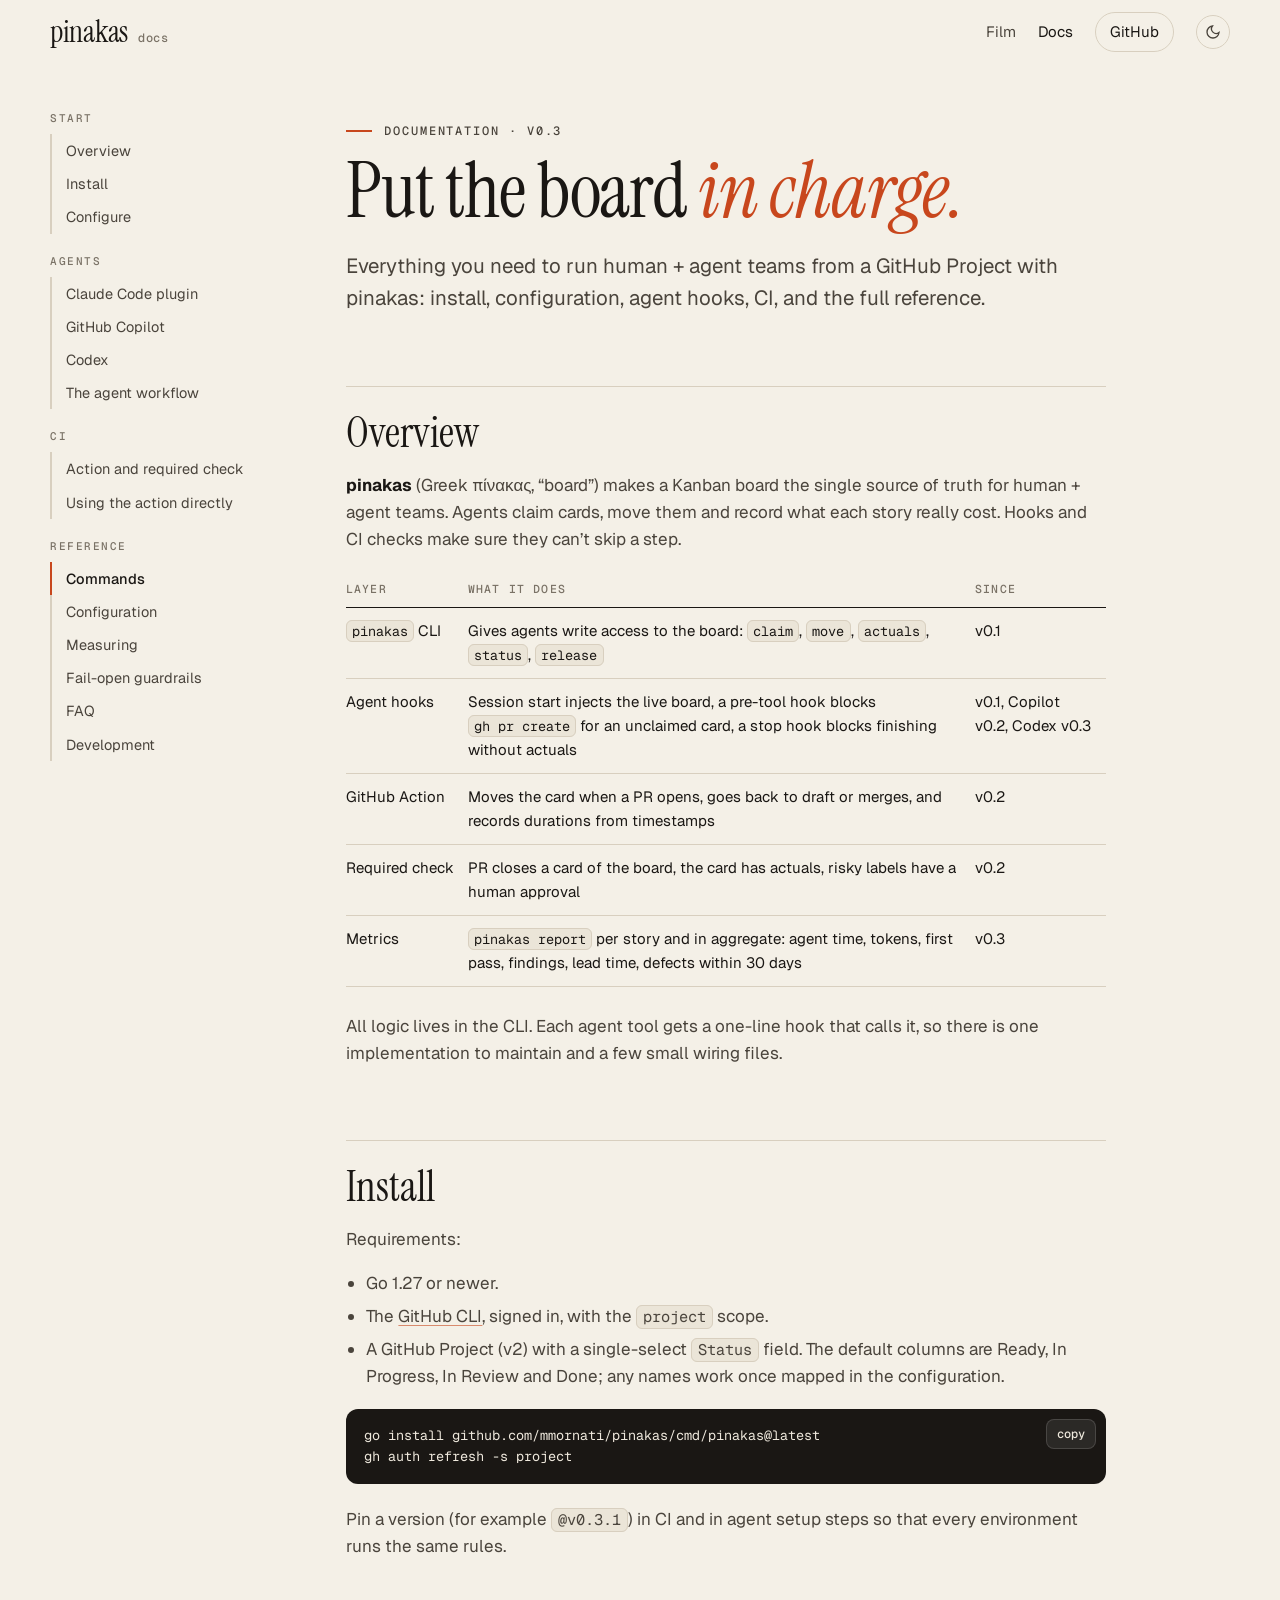
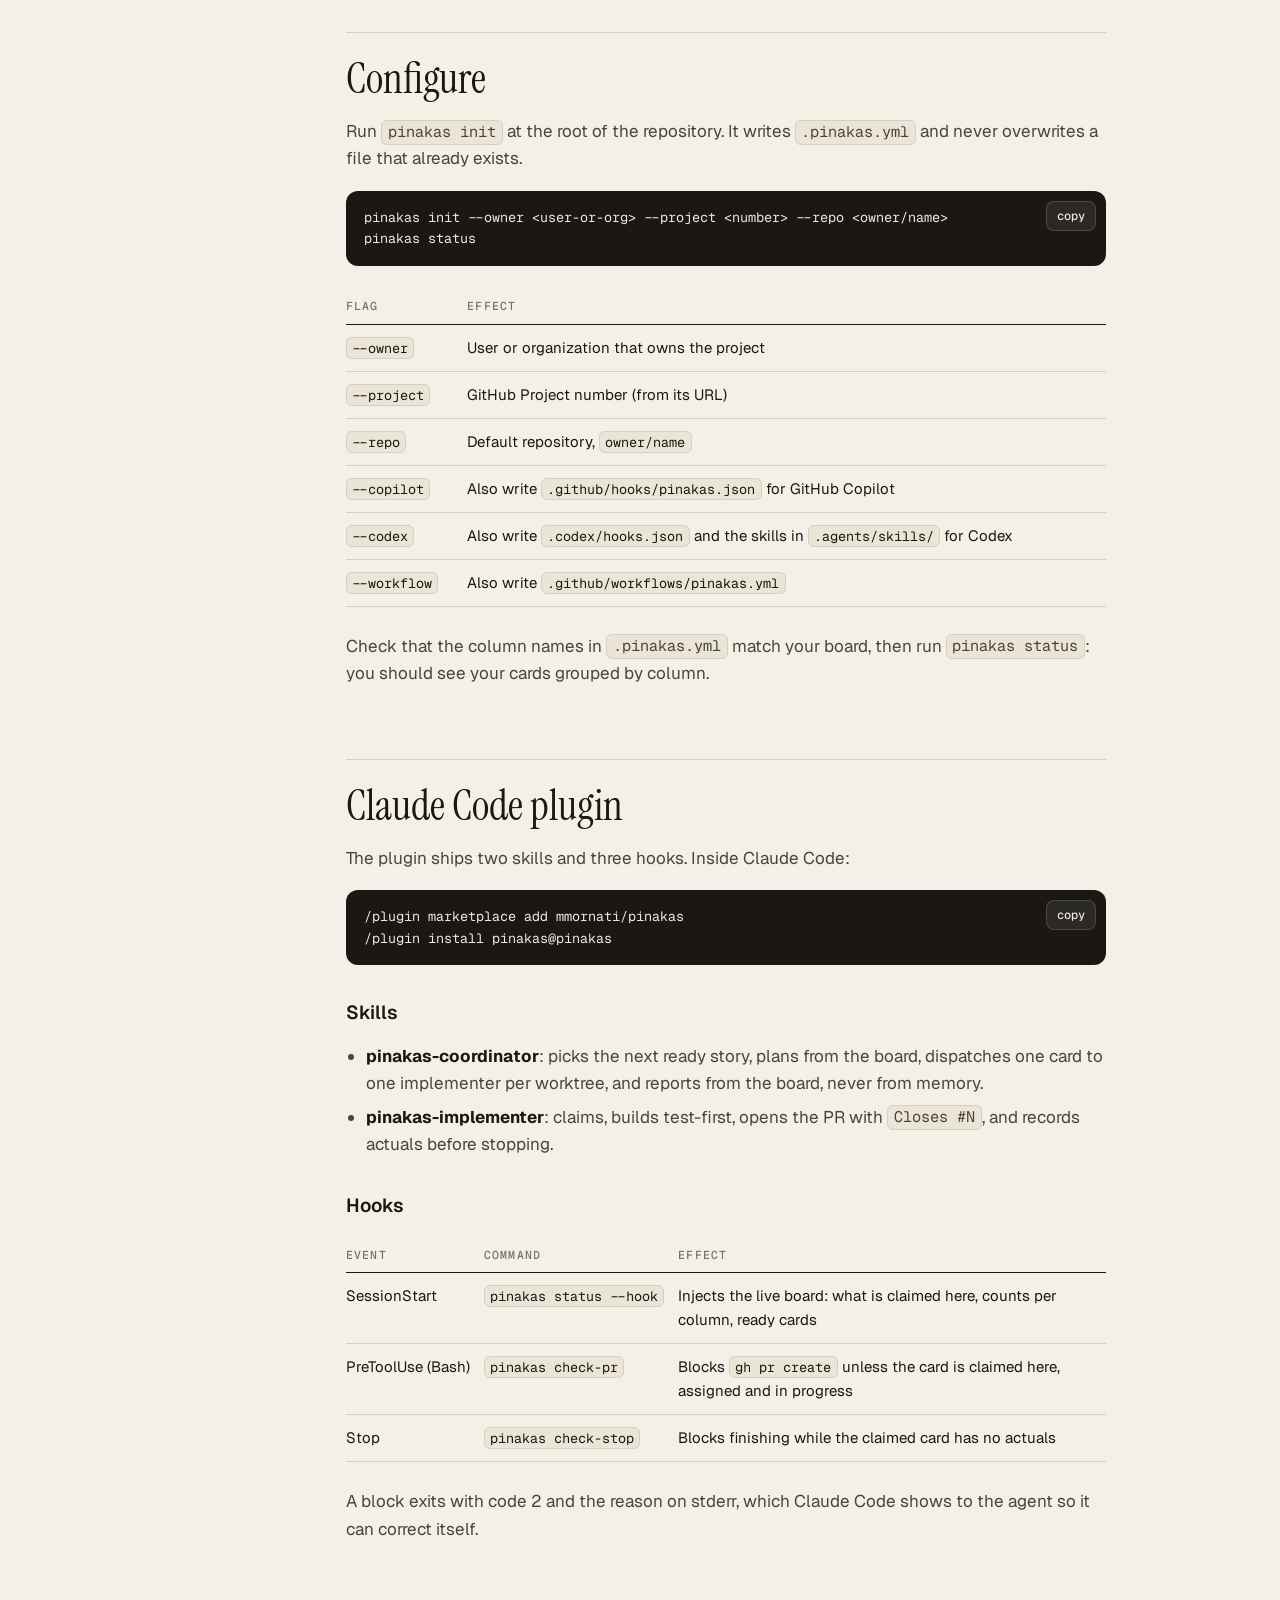
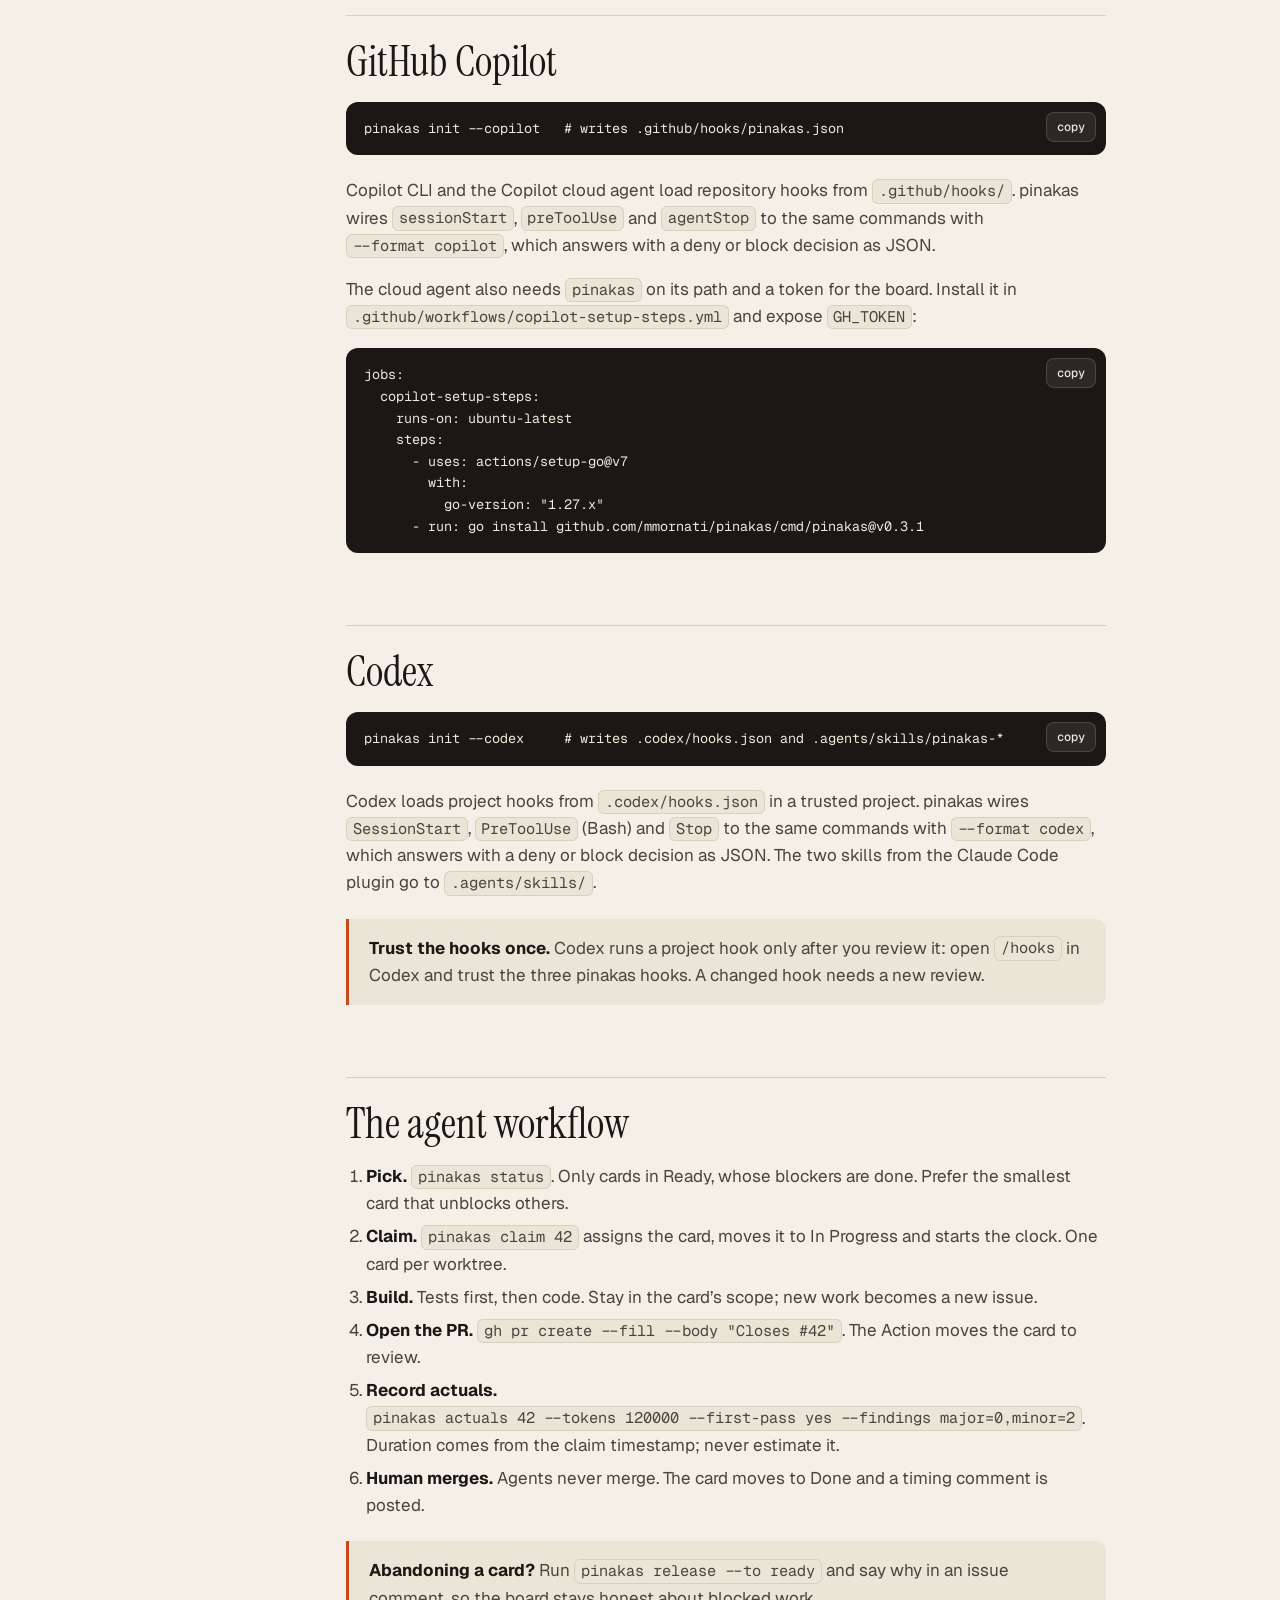
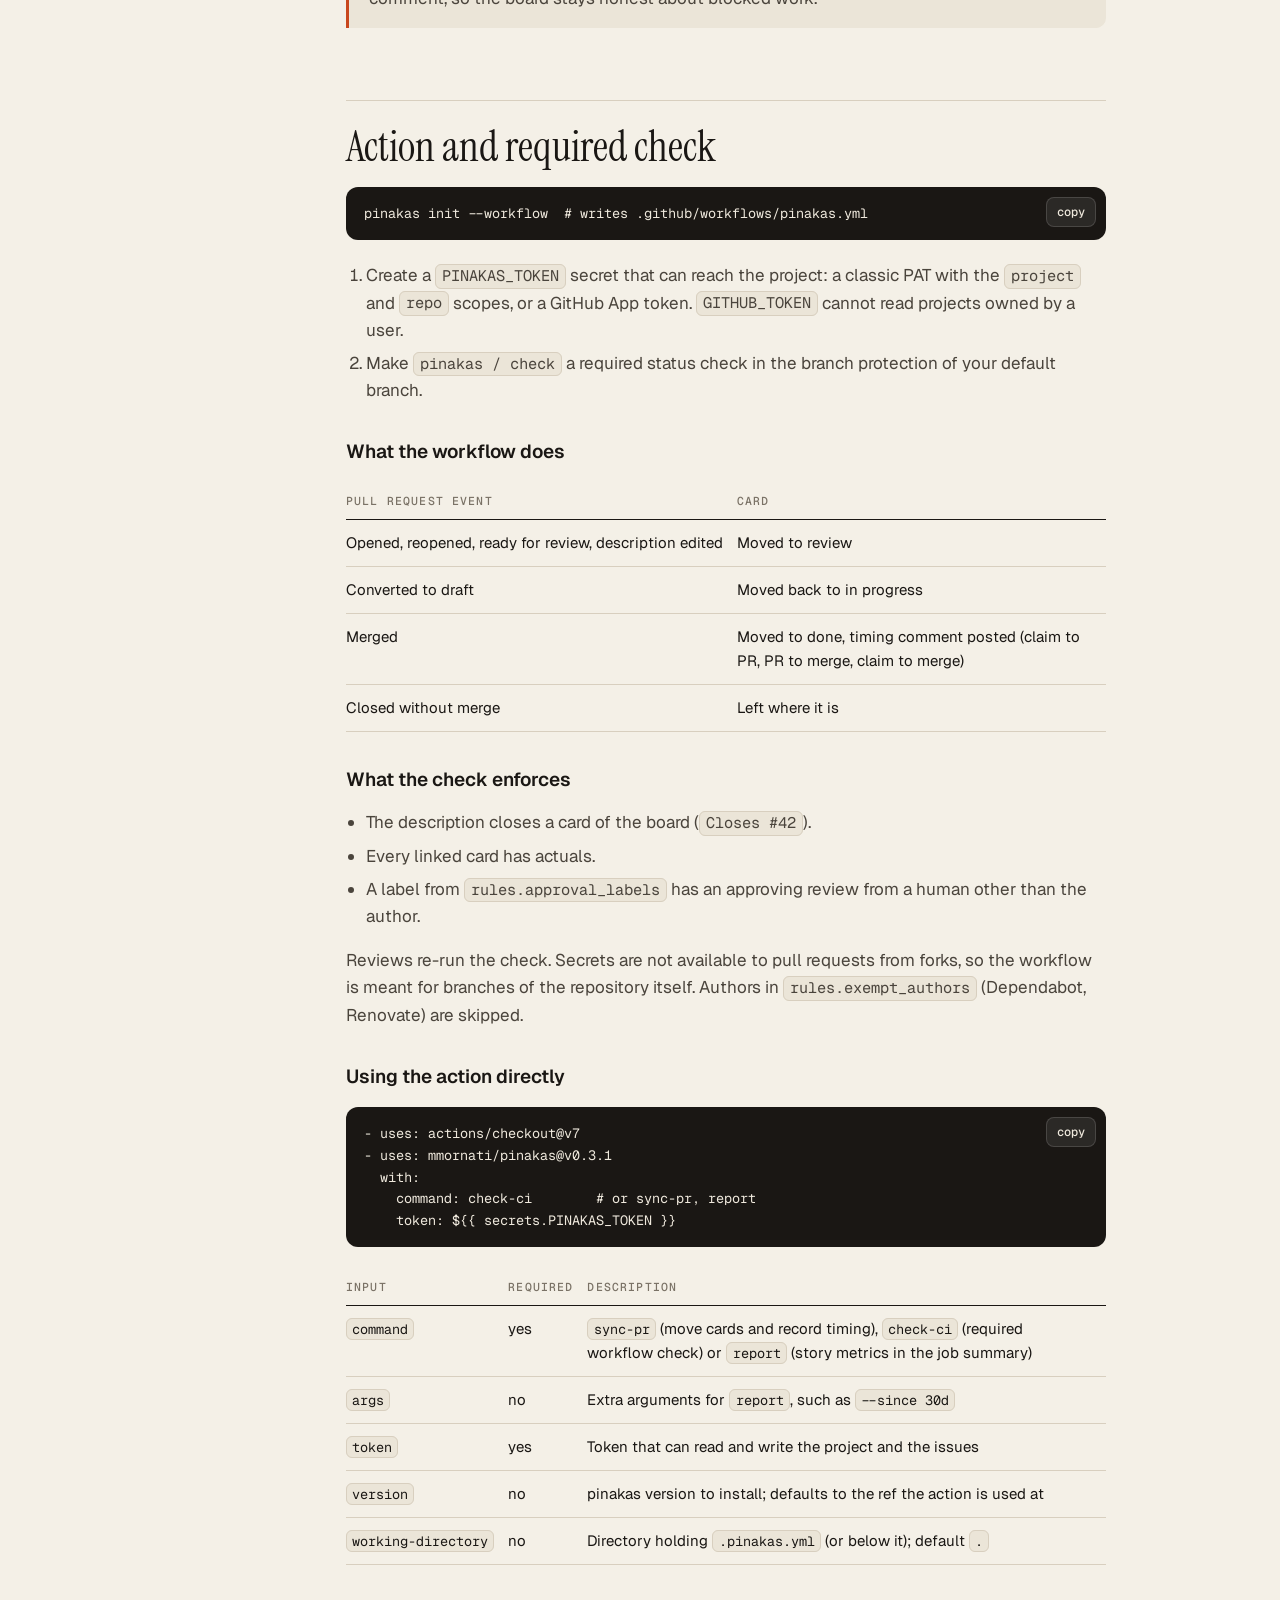
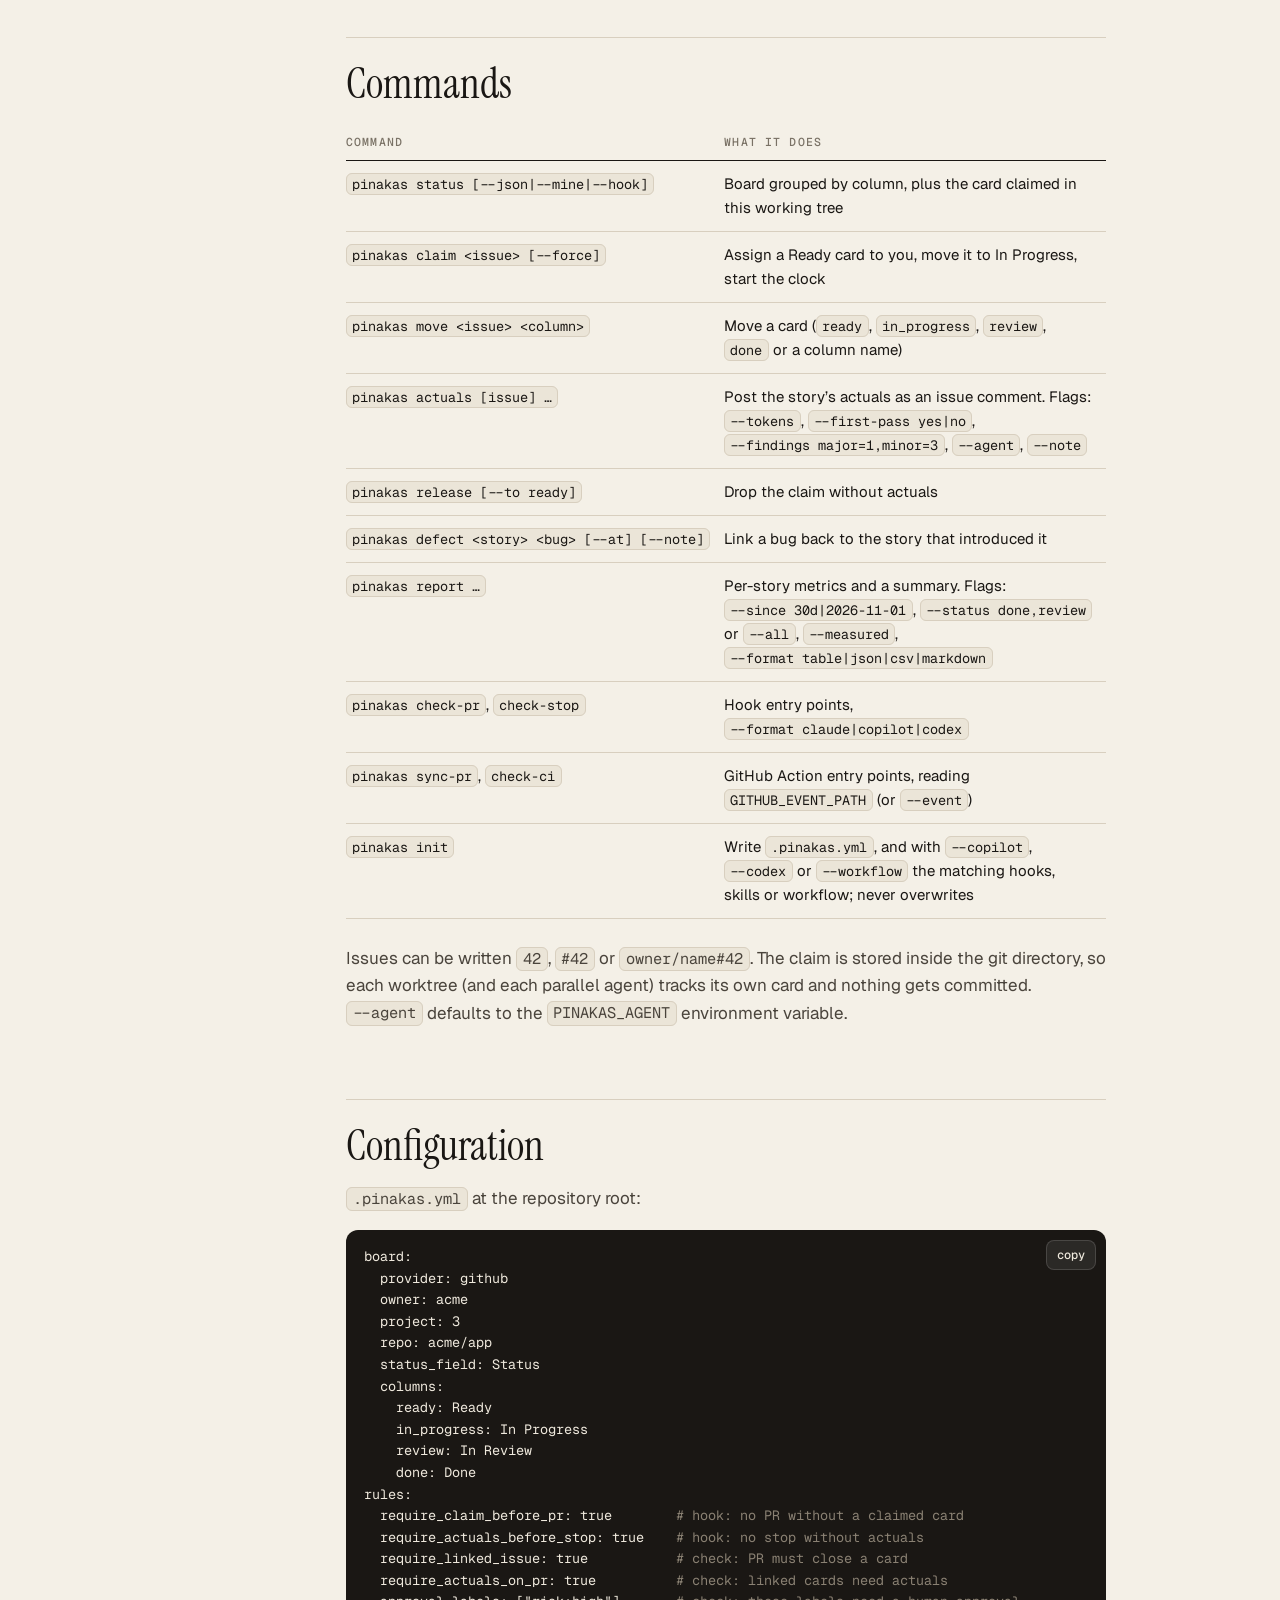
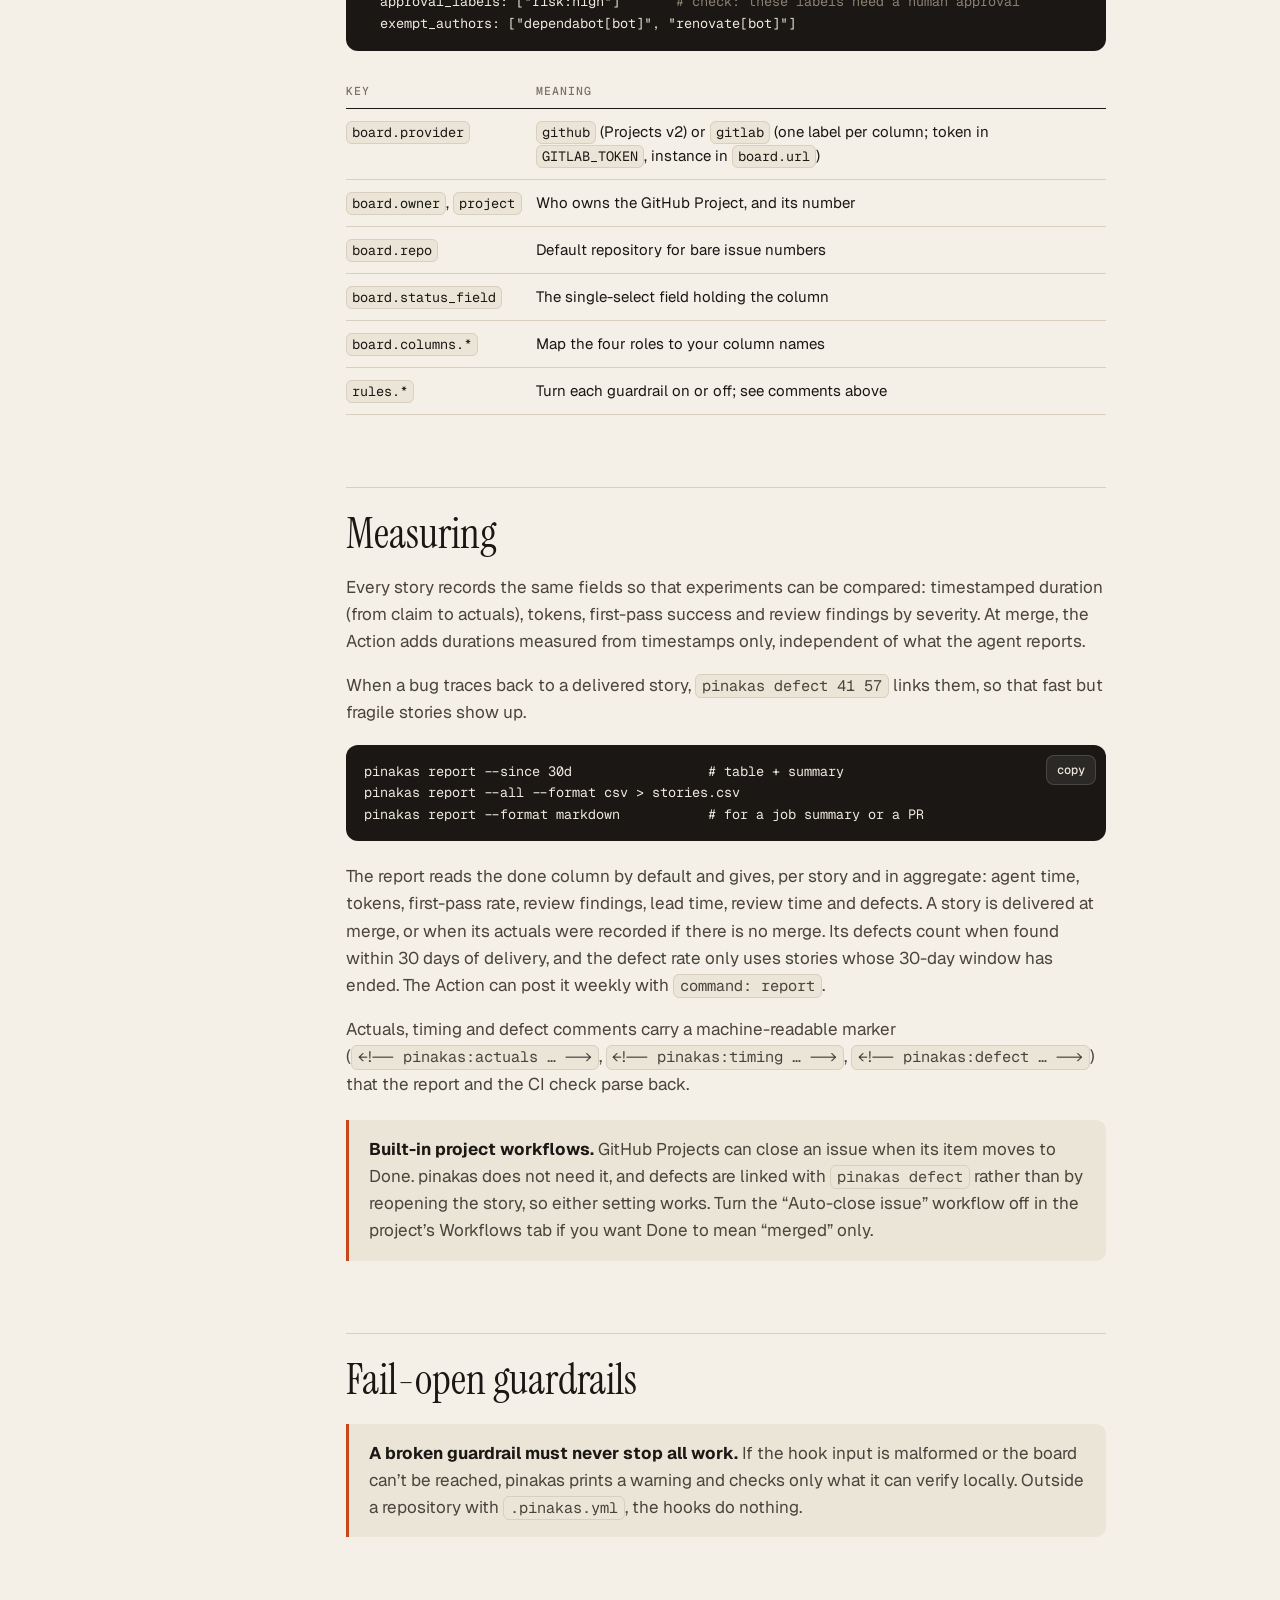
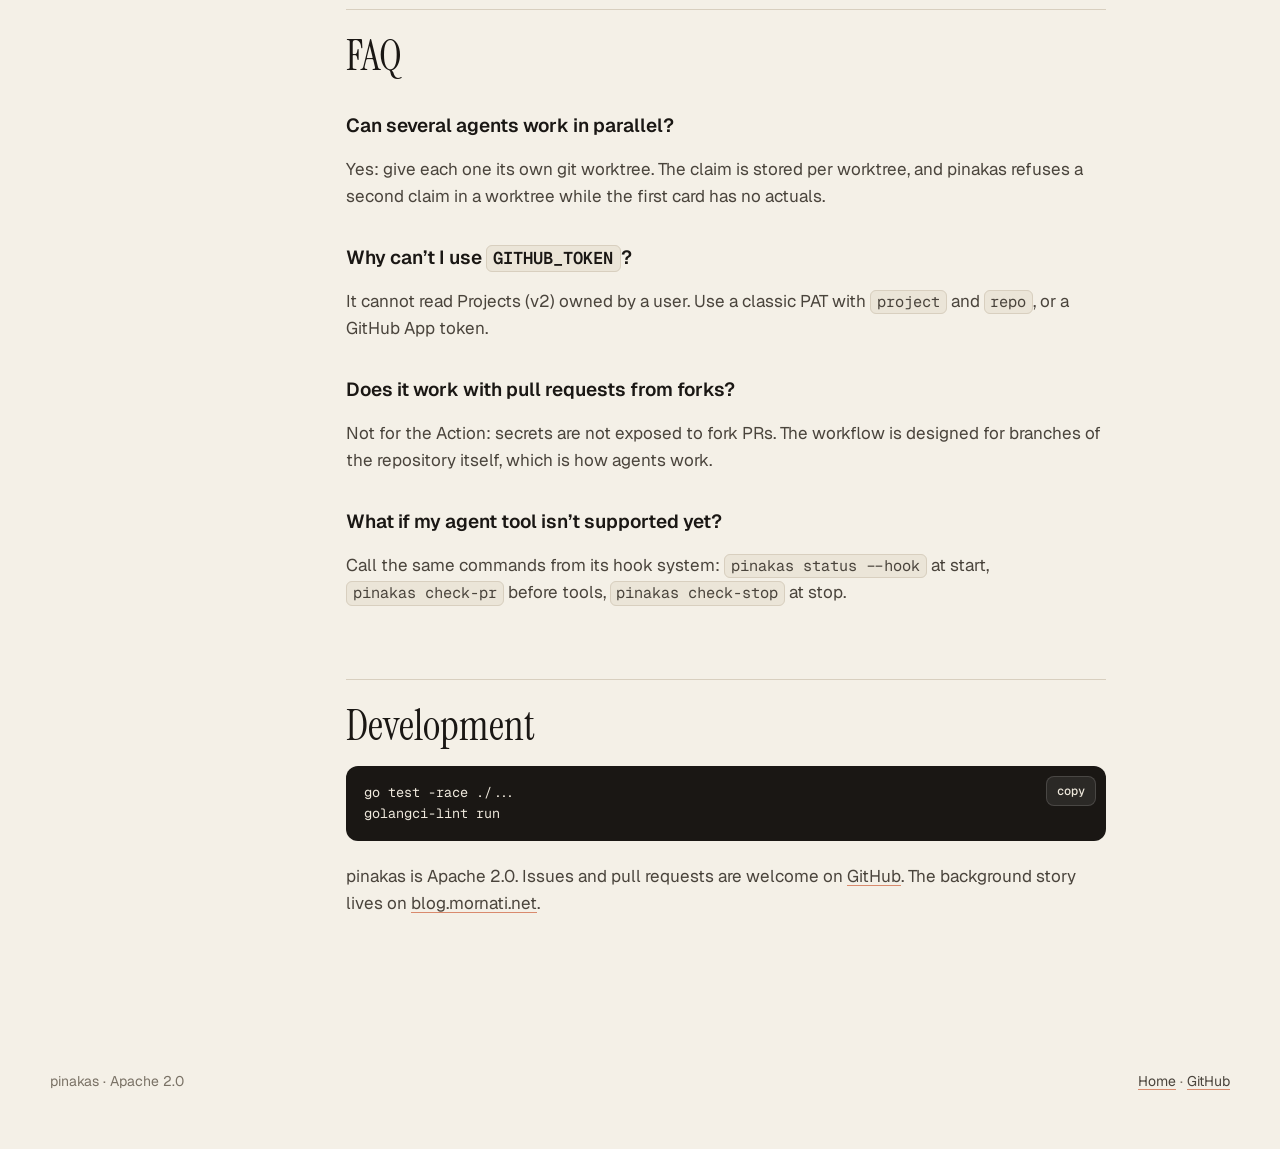
==== commit 1098d09c: "Merge pull request #16 from mmornati/feat/v0.4-gitlab v0.4: GitLab board backend" ====
--- a/site/docs/index.html
+++ b/site/docs/index.html
@@ -45,7 +45,6 @@
     <a href="#workflow">Action and required check</a>
     <a href="#action-inputs">Using the action directly</a>
     <p>Reference</p>
-    <a href="#mcp">MCP server</a>
     <a href="#commands">Commands</a>
     <a href="#config-ref">Configuration</a>
     <a href="#measuring">Measuring</a>
@@ -190,15 +189,6 @@
         <tr><td><code>working-directory</code></td><td>no</td><td>Directory holding <code>.pinakas.yml</code> (or below it); default <code>.</code></td></tr>
       </tbody>
     </table>
-
-    <h2 id="mcp">MCP server<a class="anchor" href="#mcp">#</a></h2>
-    <p><code>pinakas mcp</code> serves the board to any MCP client over stdio. Tools: <code>board_status</code>, <code>claim_card</code>, <code>move_card</code>, <code>record_actuals</code>, <code>release_card</code>, <code>story_report</code>, <code>link_defect</code>. Each tool runs the matching command with the same rules. Start it from the repository so that it finds <code>.pinakas.yml</code>.</p>
-    <div class="code"><pre>claude mcp add pinakas -- pinakas mcp      # Claude Code
-
-# Codex: ~/.codex/config.toml
-[mcp_servers.pinakas]
-command = "pinakas"
-args = ["mcp"]</pre><button class="copy" type="button" data-copy>copy</button></div>
 
     <h2 id="commands">Commands<a class="anchor" href="#commands">#</a></h2>
     <table>
@@ -241,7 +231,7 @@
     <table>
       <thead><tr><th>Key</th><th>Meaning</th></tr></thead>
       <tbody>
-        <tr><td><code>board.provider</code></td><td><code>github</code> today; GitLab comes in v0.4</td></tr>
+        <tr><td><code>board.provider</code></td><td><code>github</code> (Projects v2) or <code>gitlab</code> (one label per column; token in <code>GITLAB_TOKEN</code>, instance in <code>board.url</code>)</td></tr>
         <tr><td><code>board.owner</code>, <code>project</code></td><td>Who owns the GitHub Project, and its number</td></tr>
         <tr><td><code>board.repo</code></td><td>Default repository for bare issue numbers</td></tr>
         <tr><td><code>board.status_field</code></td><td>The single-select field holding the column</td></tr>
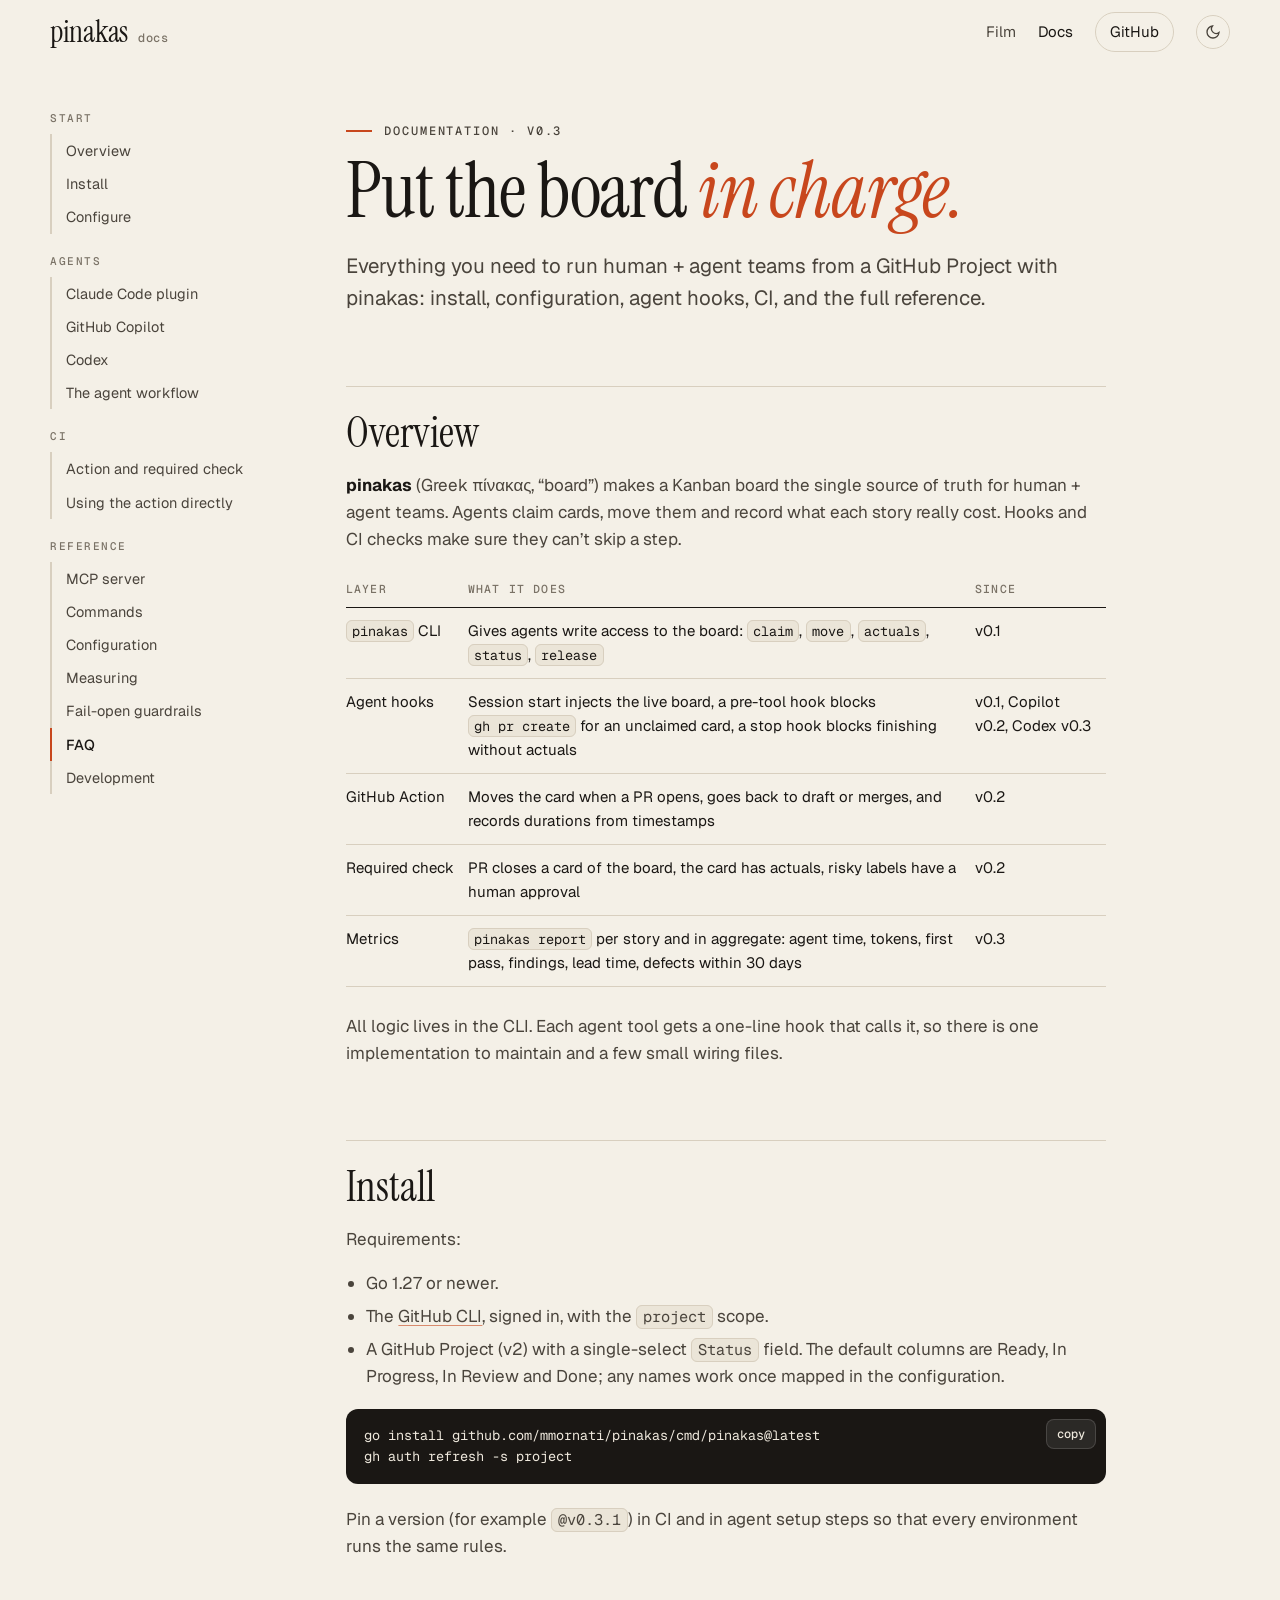
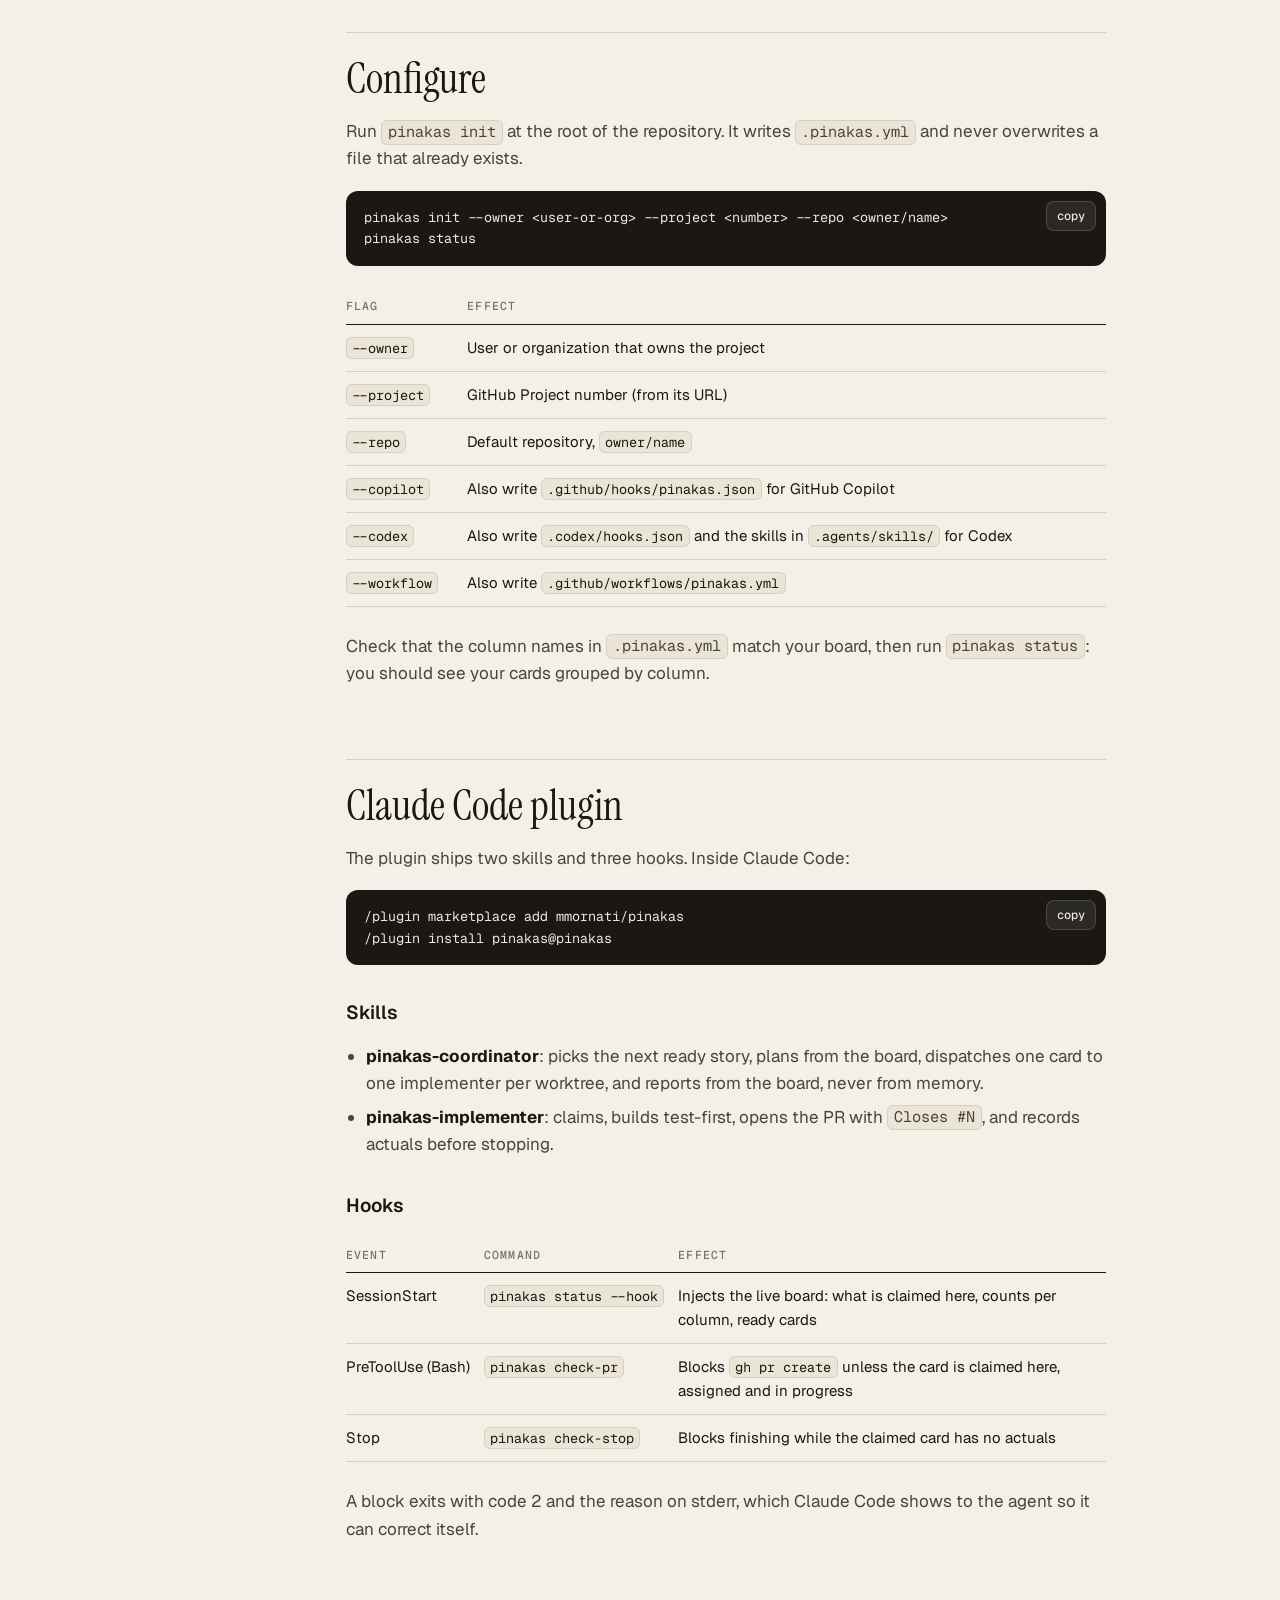
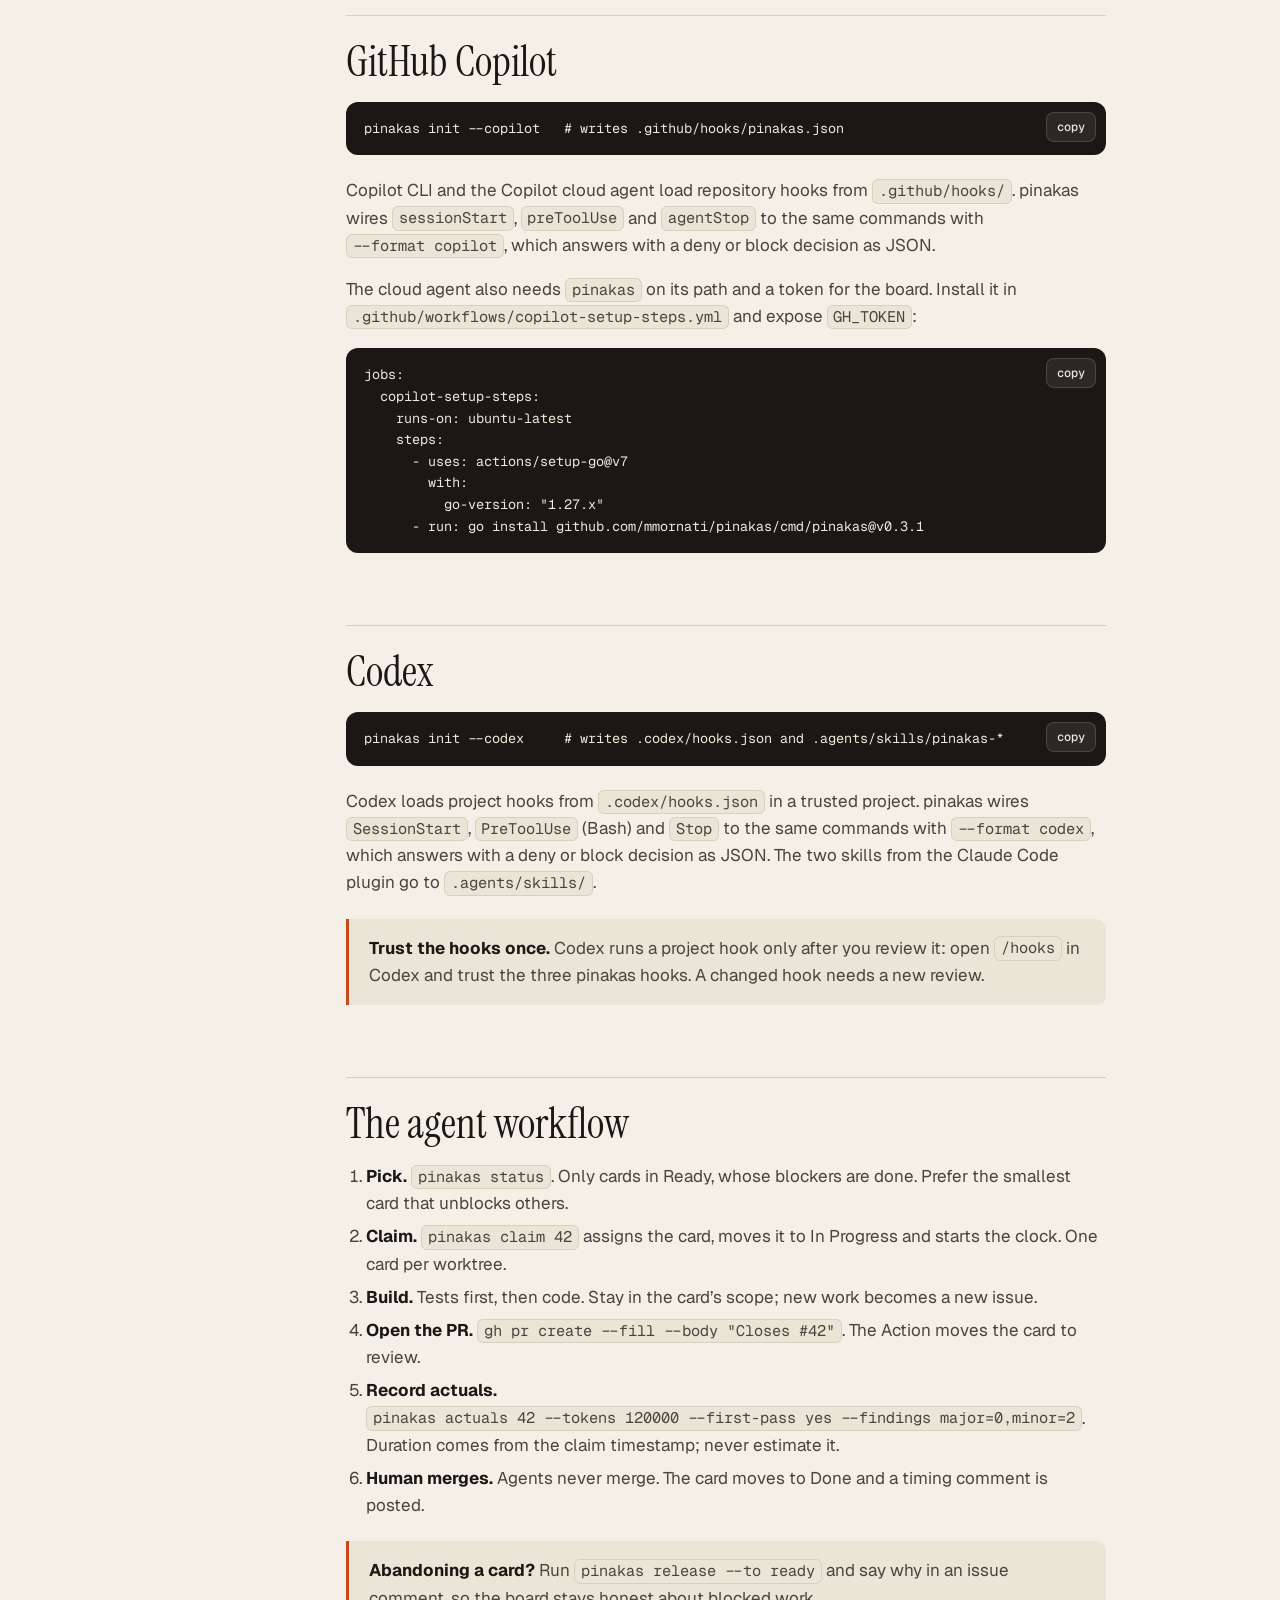
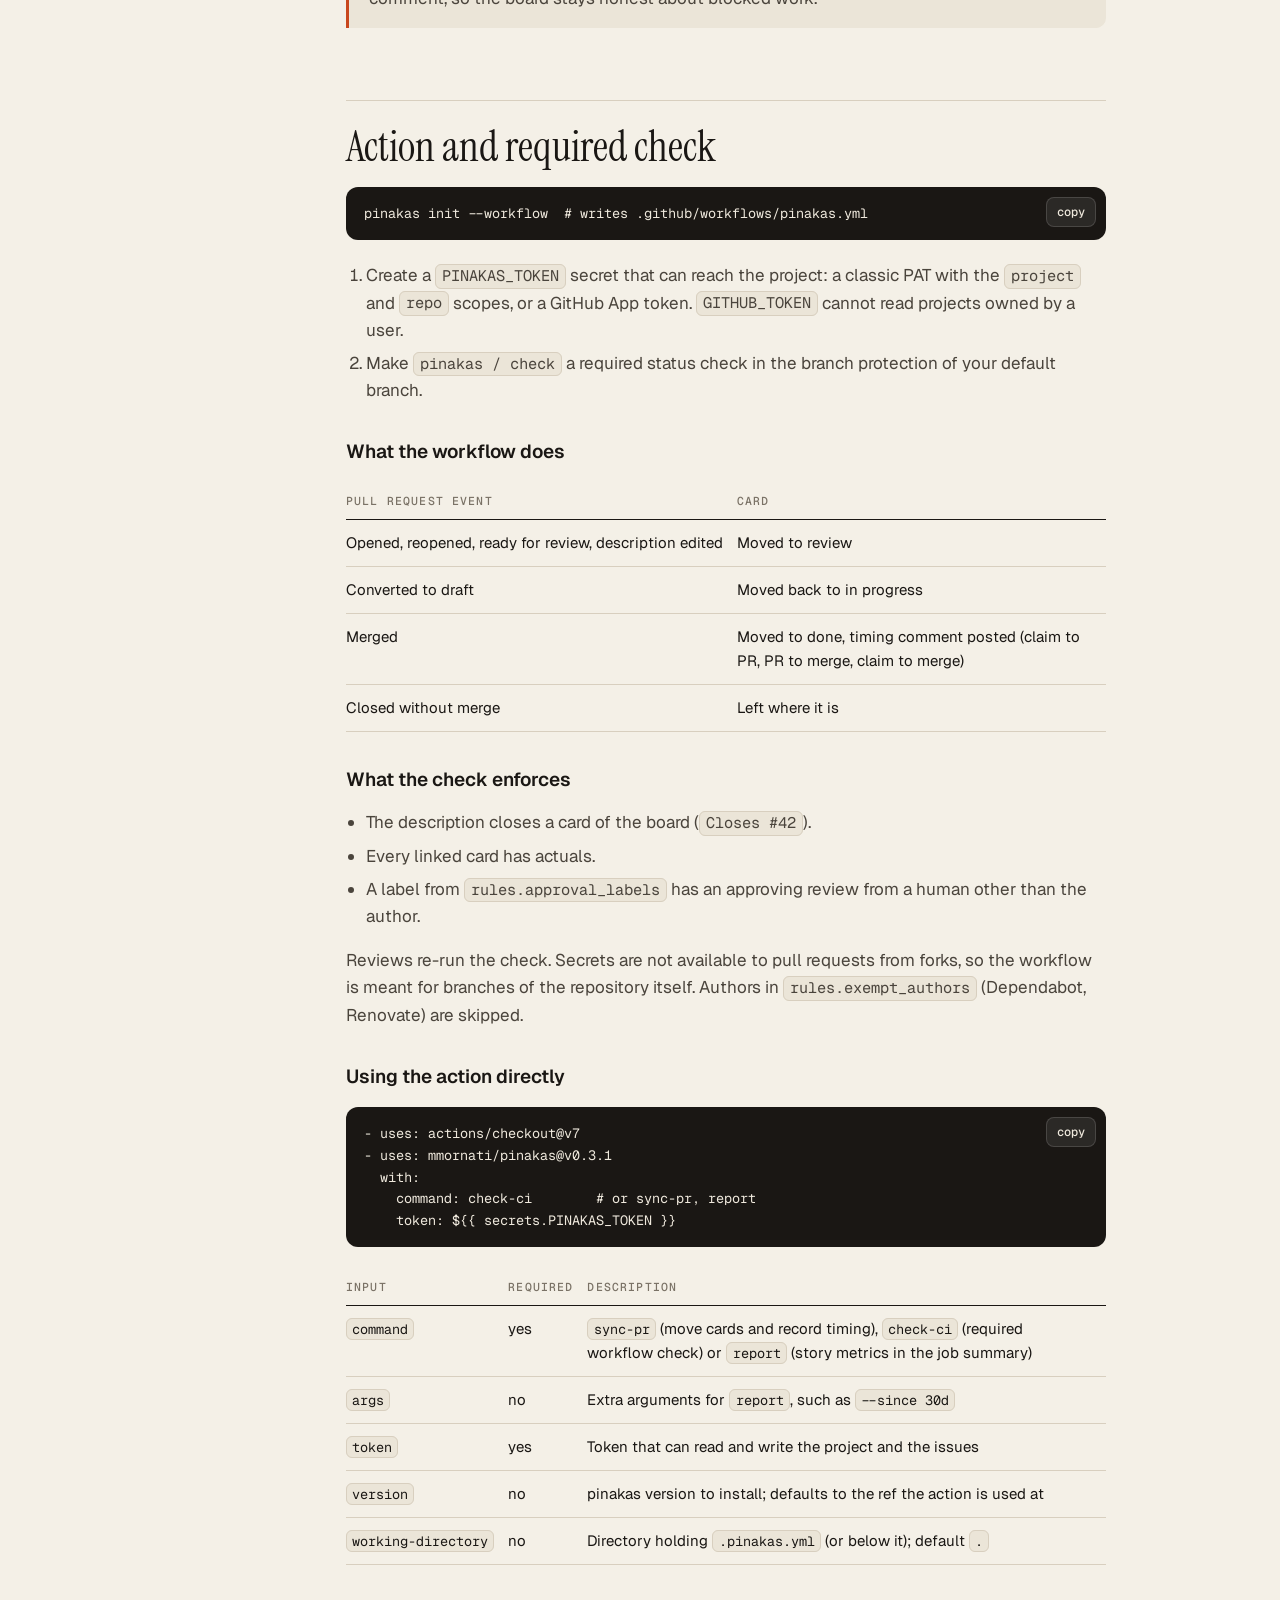
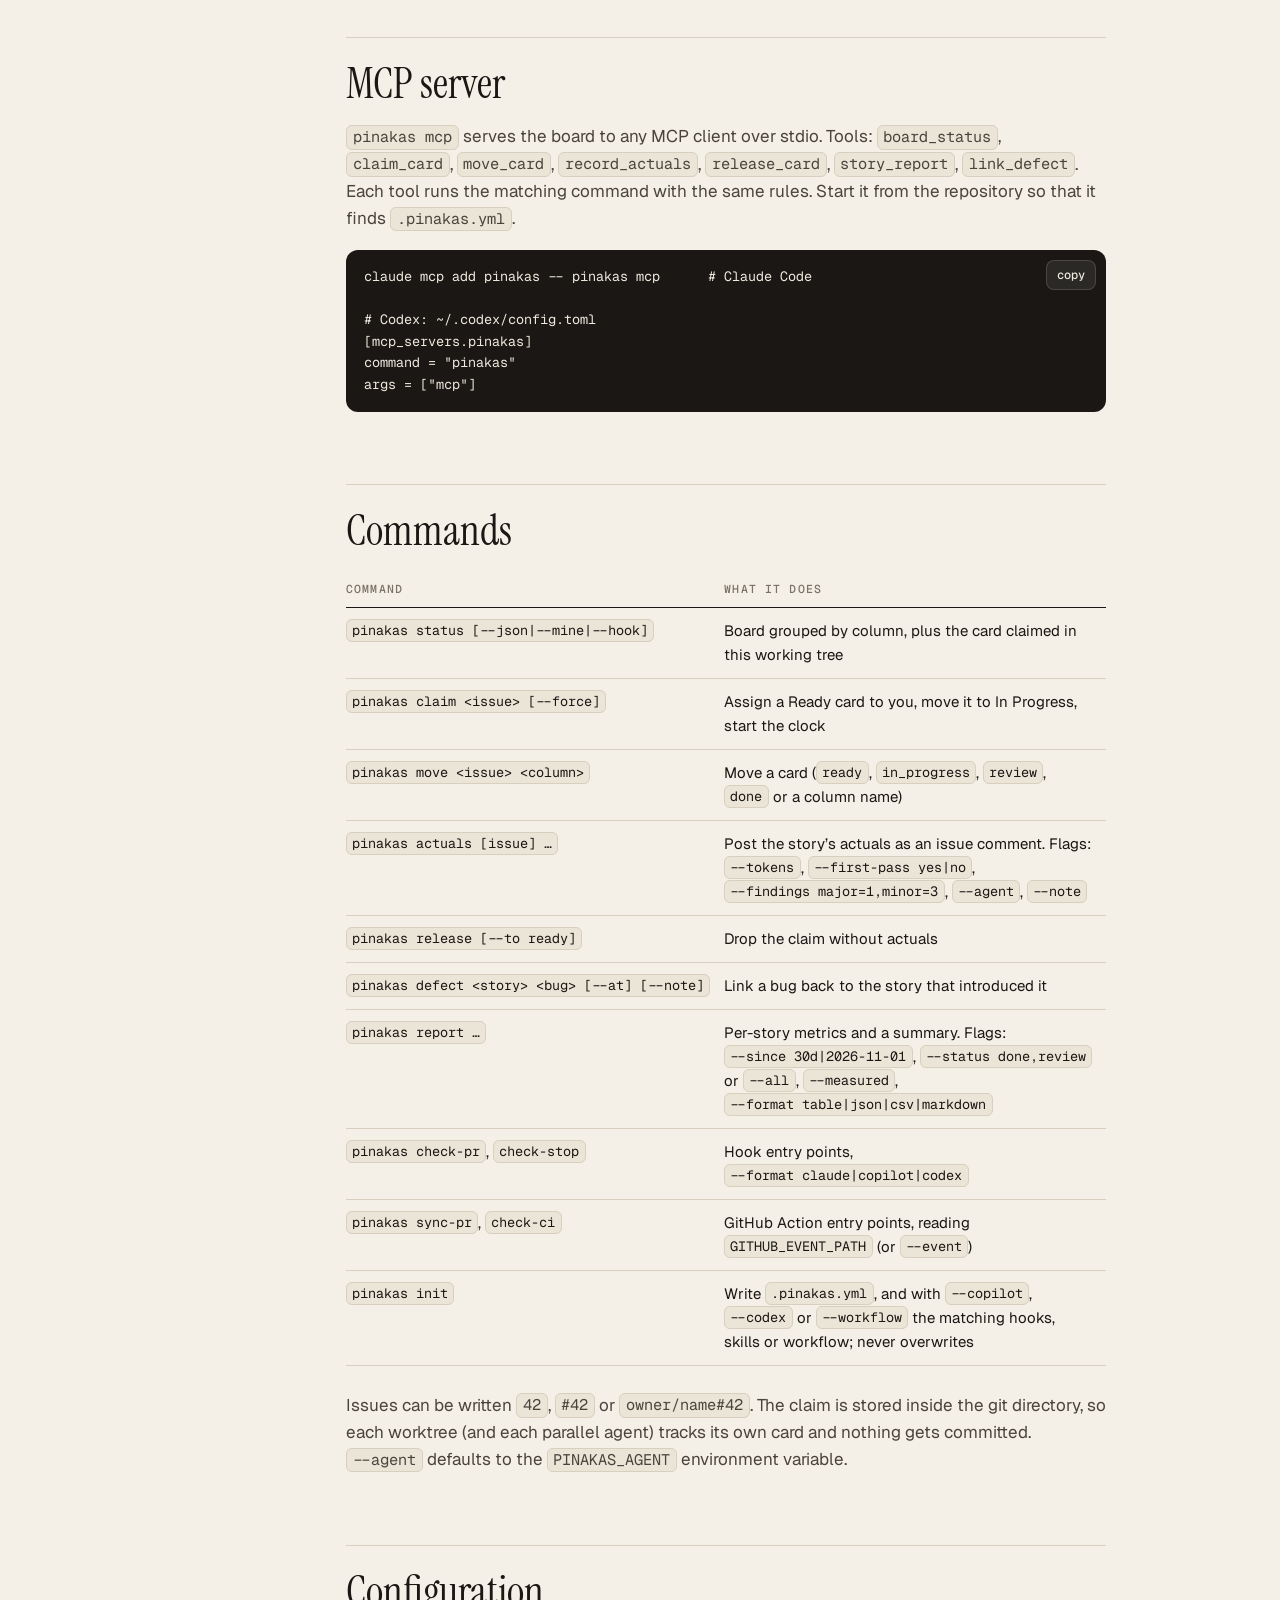
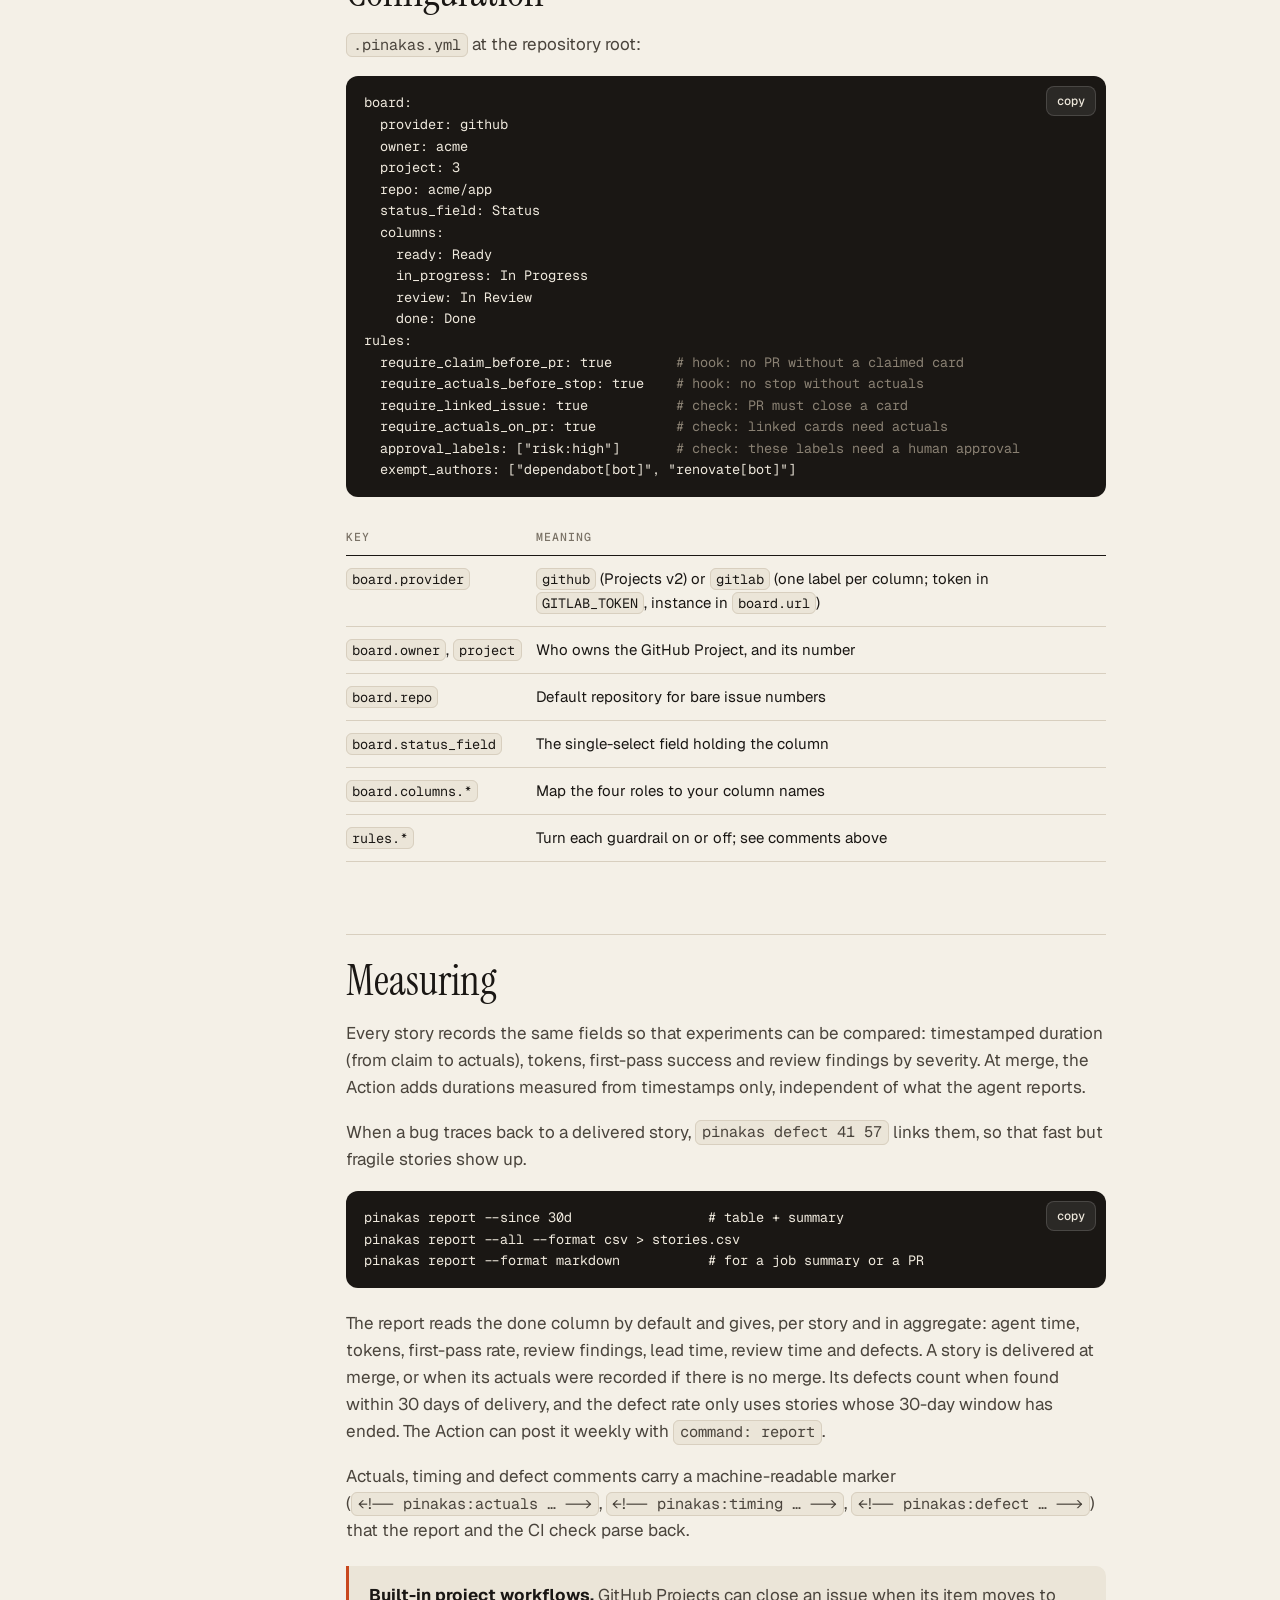
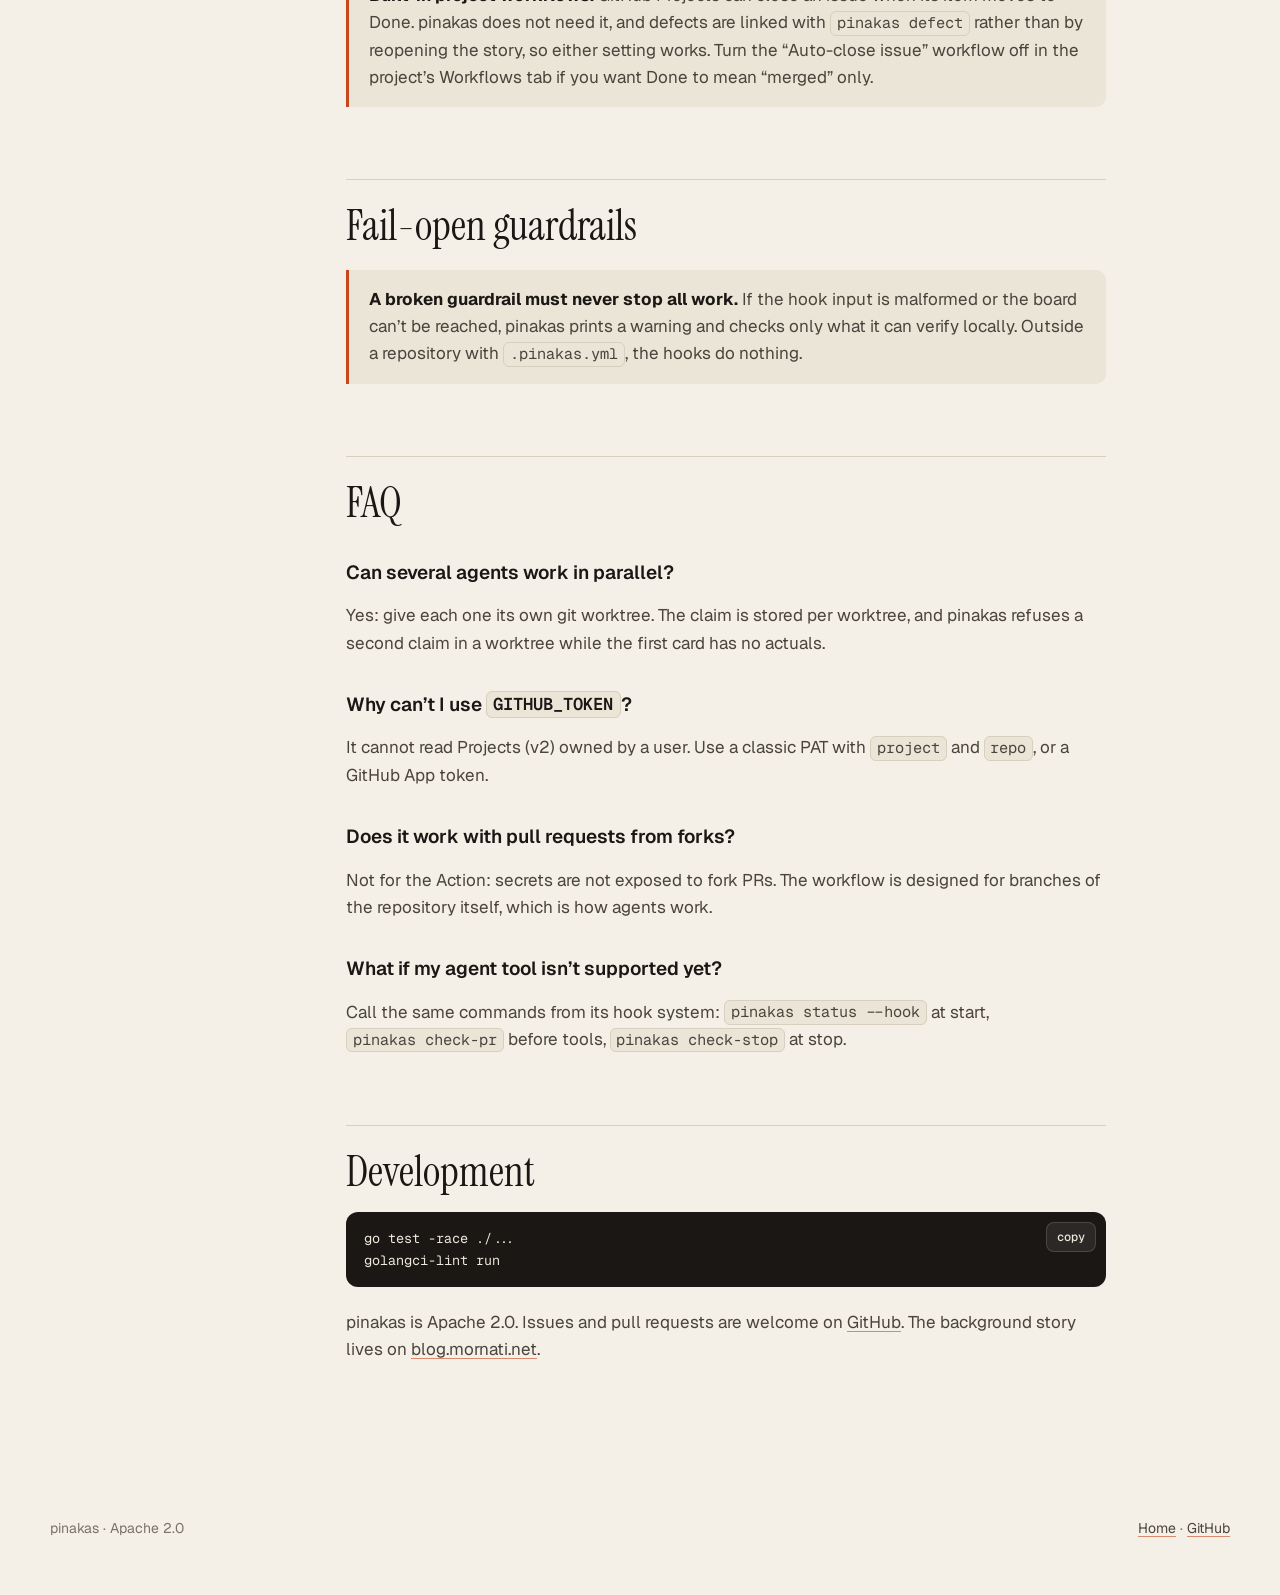
==== commit 54fadbd9: "Merge main into feat/v0.4-mcp Co-Authored-By: Claude Opus 5.5 <noreply@anthropic.com> Claude-Session" ====
--- a/site/docs/index.html
+++ b/site/docs/index.html
@@ -45,6 +45,7 @@
     <a href="#workflow">Action and required check</a>
     <a href="#action-inputs">Using the action directly</a>
     <p>Reference</p>
+    <a href="#mcp">MCP server</a>
     <a href="#commands">Commands</a>
     <a href="#config-ref">Configuration</a>
     <a href="#measuring">Measuring</a>
@@ -189,6 +190,15 @@
         <tr><td><code>working-directory</code></td><td>no</td><td>Directory holding <code>.pinakas.yml</code> (or below it); default <code>.</code></td></tr>
       </tbody>
     </table>
+
+    <h2 id="mcp">MCP server<a class="anchor" href="#mcp">#</a></h2>
+    <p><code>pinakas mcp</code> serves the board to any MCP client over stdio. Tools: <code>board_status</code>, <code>claim_card</code>, <code>move_card</code>, <code>record_actuals</code>, <code>release_card</code>, <code>story_report</code>, <code>link_defect</code>. Each tool runs the matching command with the same rules. Start it from the repository so that it finds <code>.pinakas.yml</code>.</p>
+    <div class="code"><pre>claude mcp add pinakas -- pinakas mcp      # Claude Code
+
+# Codex: ~/.codex/config.toml
+[mcp_servers.pinakas]
+command = "pinakas"
+args = ["mcp"]</pre><button class="copy" type="button" data-copy>copy</button></div>
 
     <h2 id="commands">Commands<a class="anchor" href="#commands">#</a></h2>
     <table>
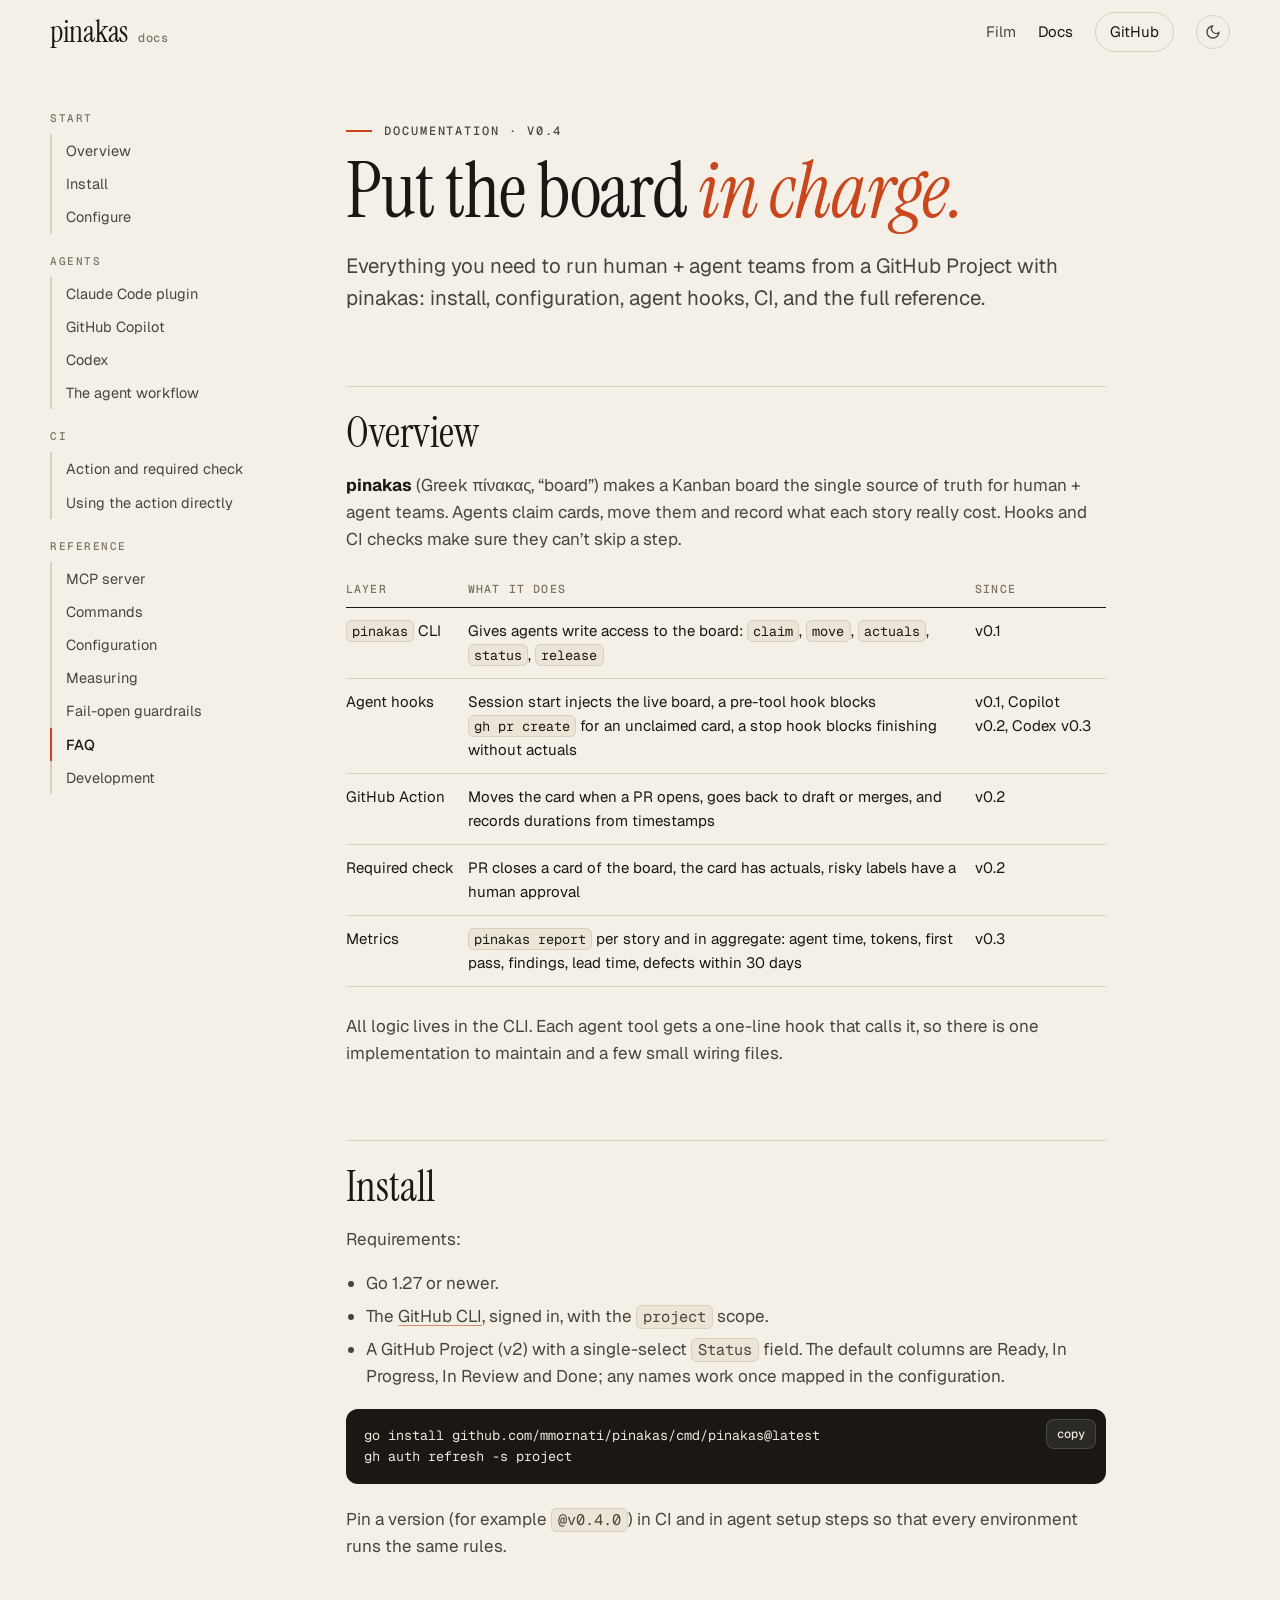
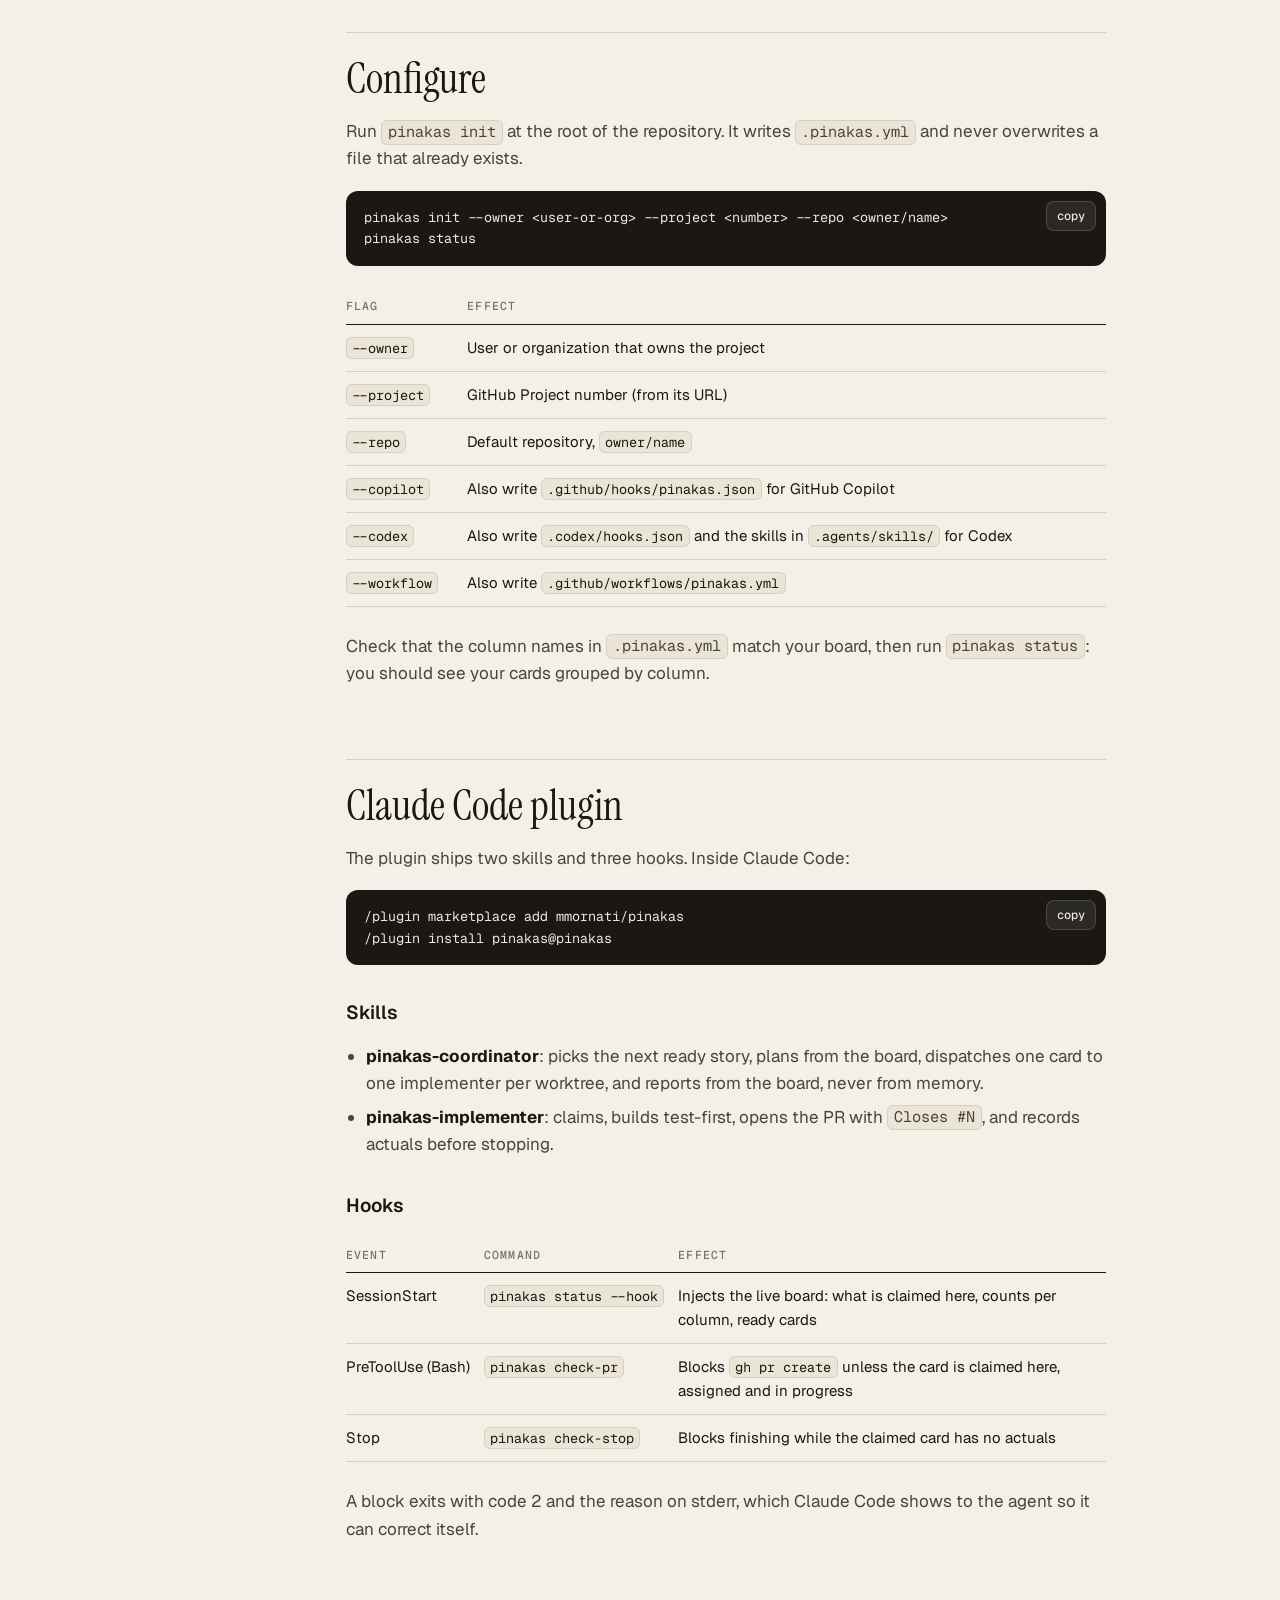
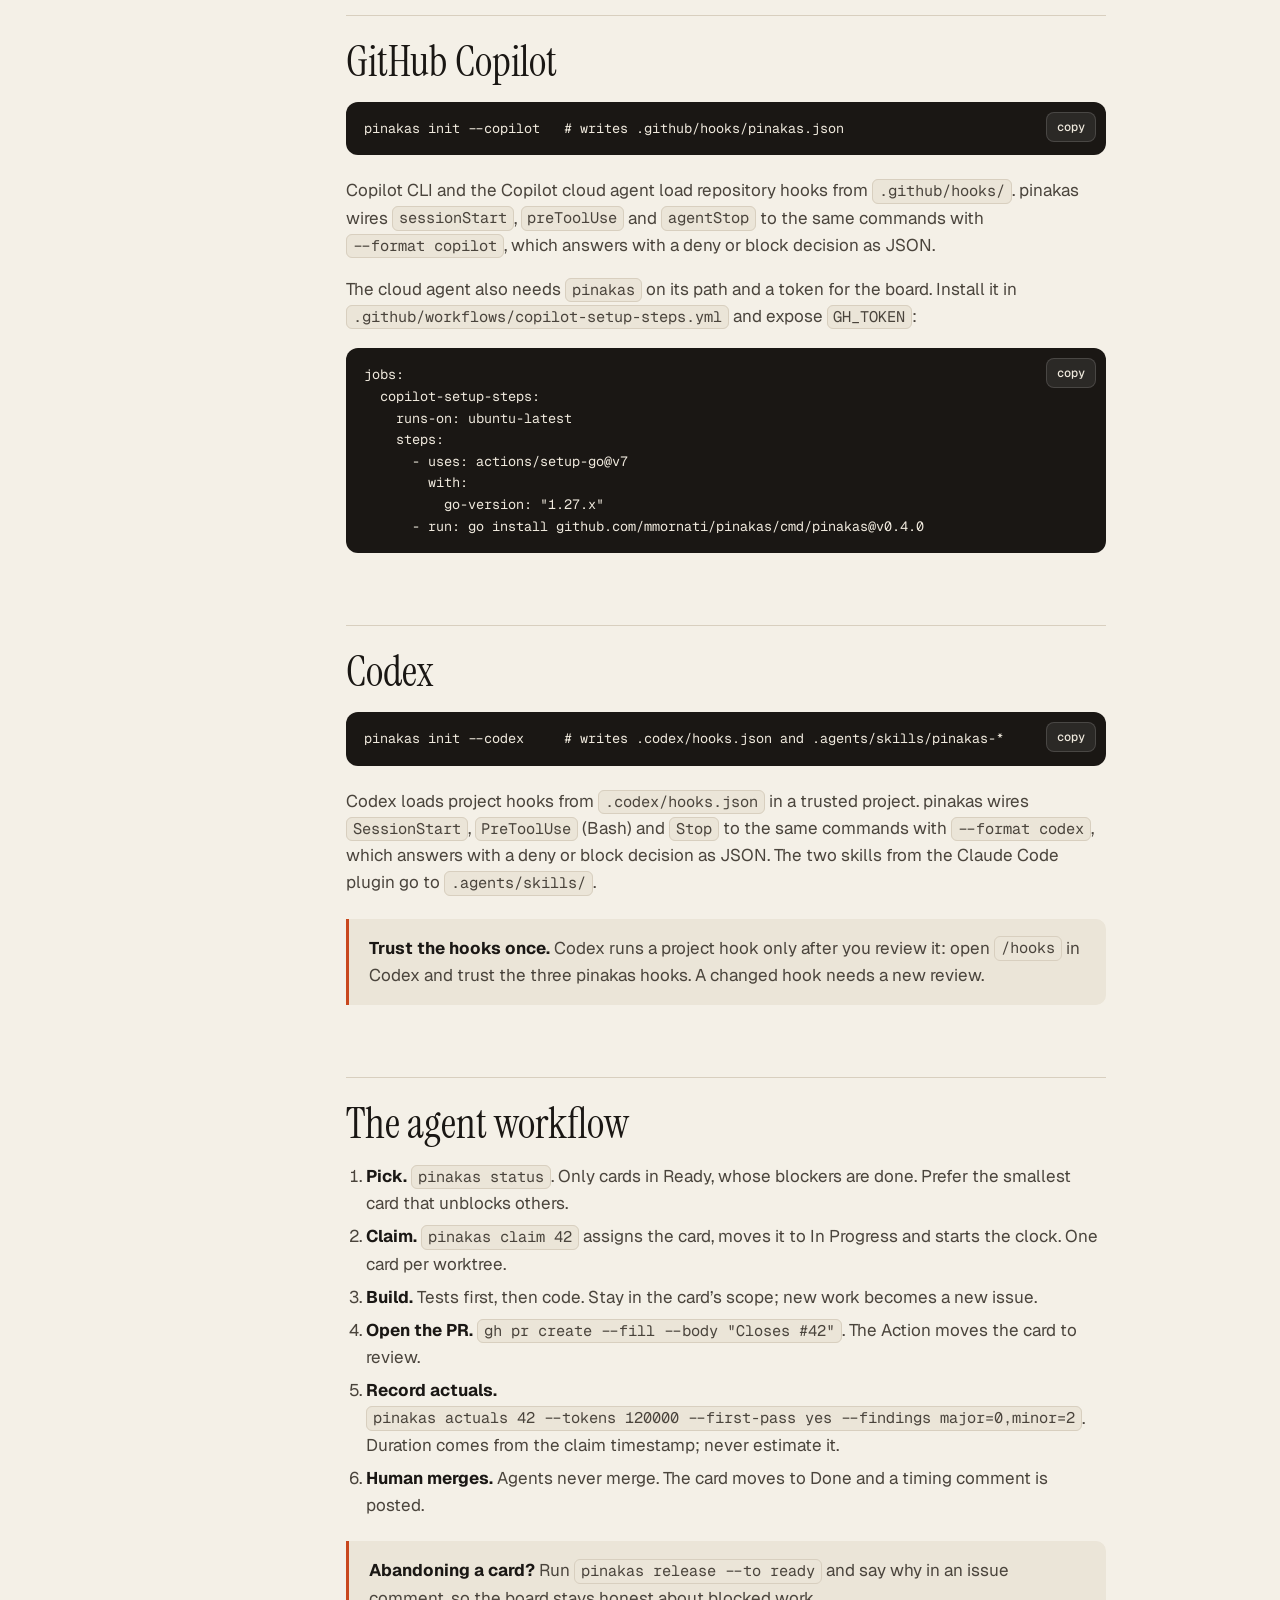
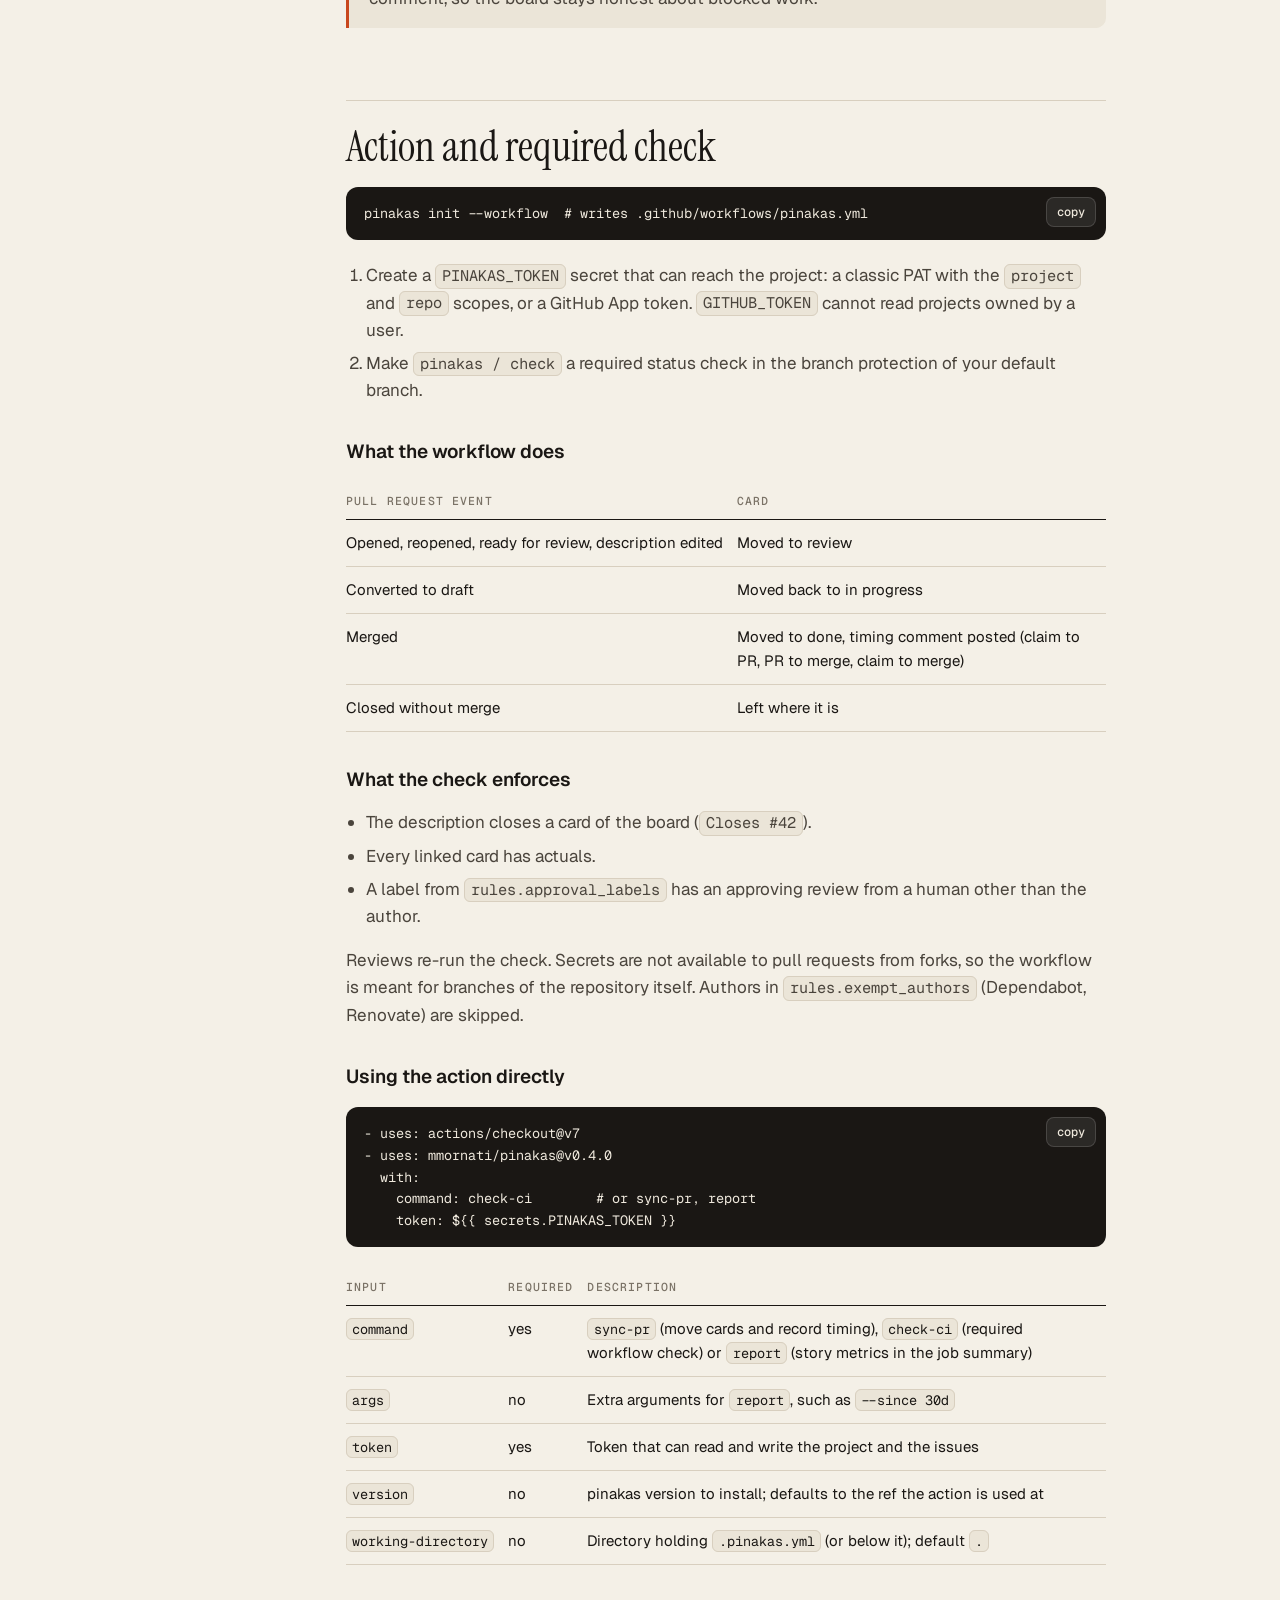
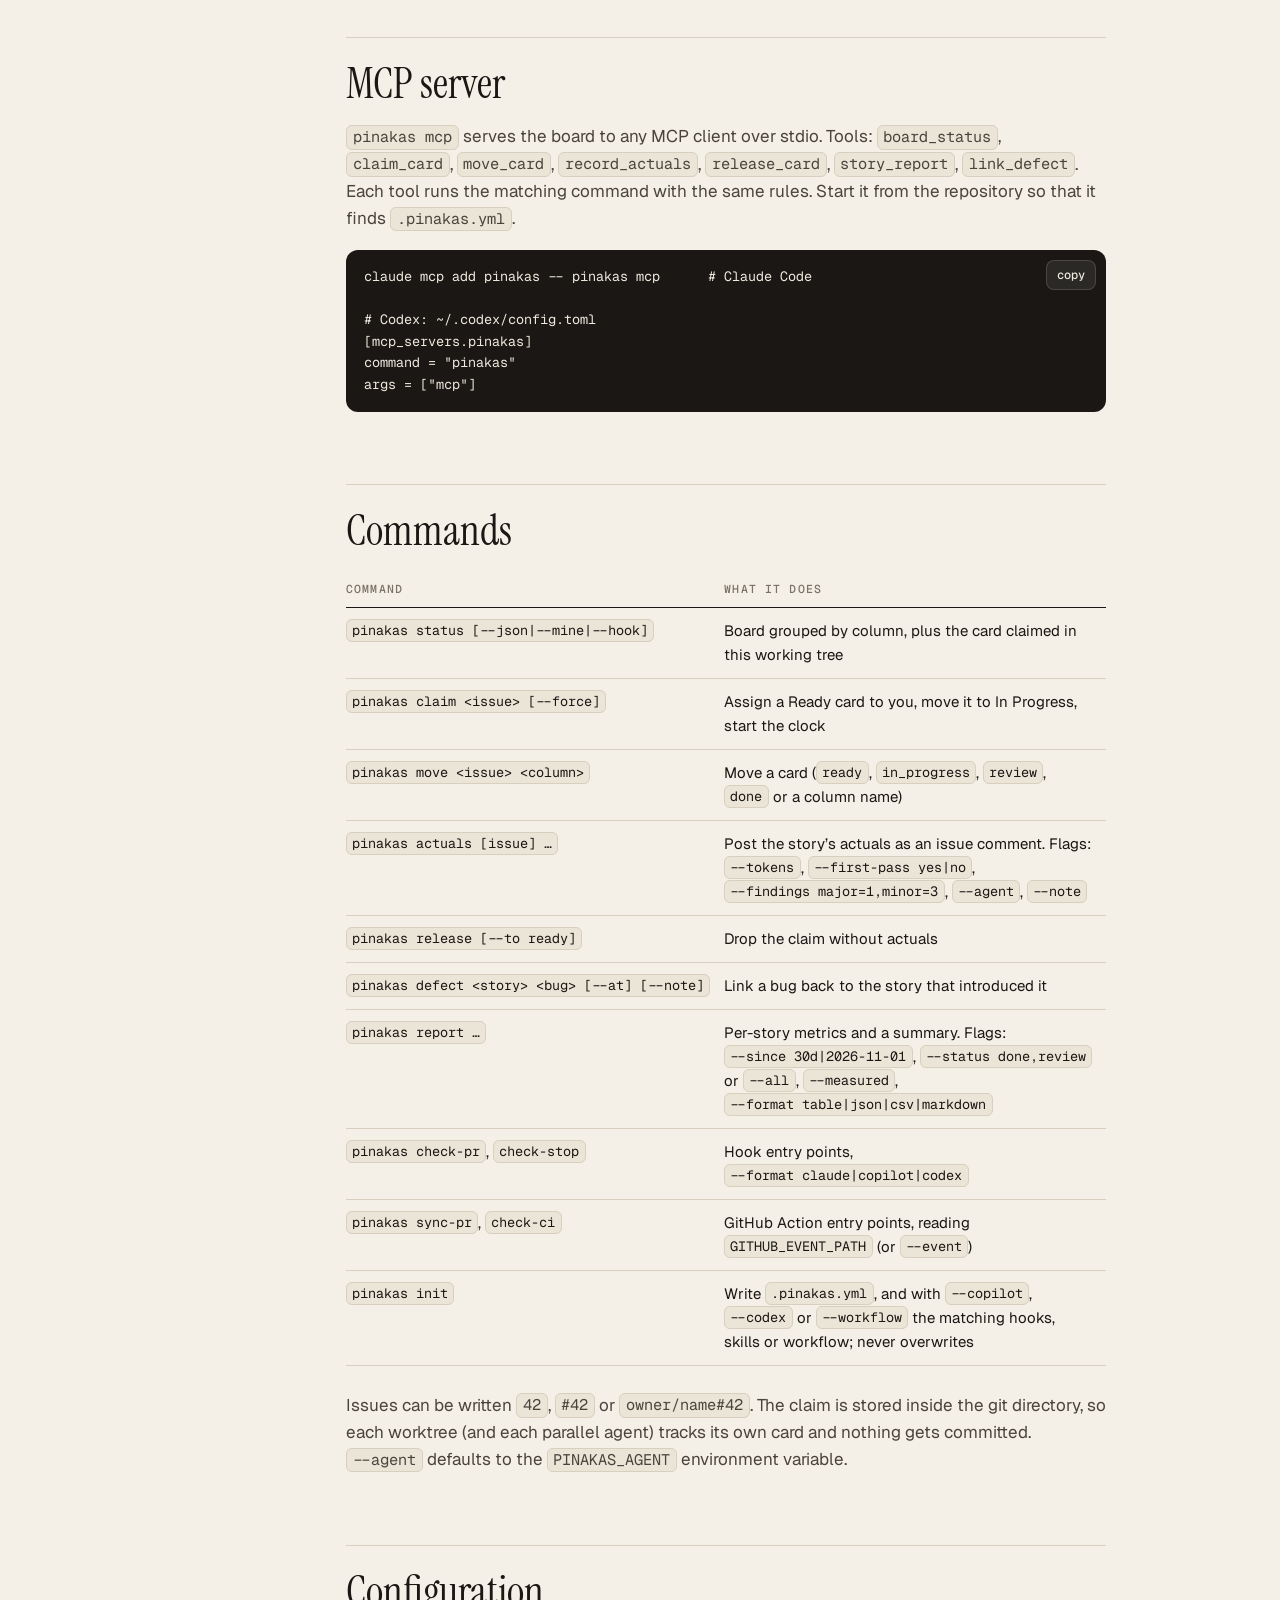
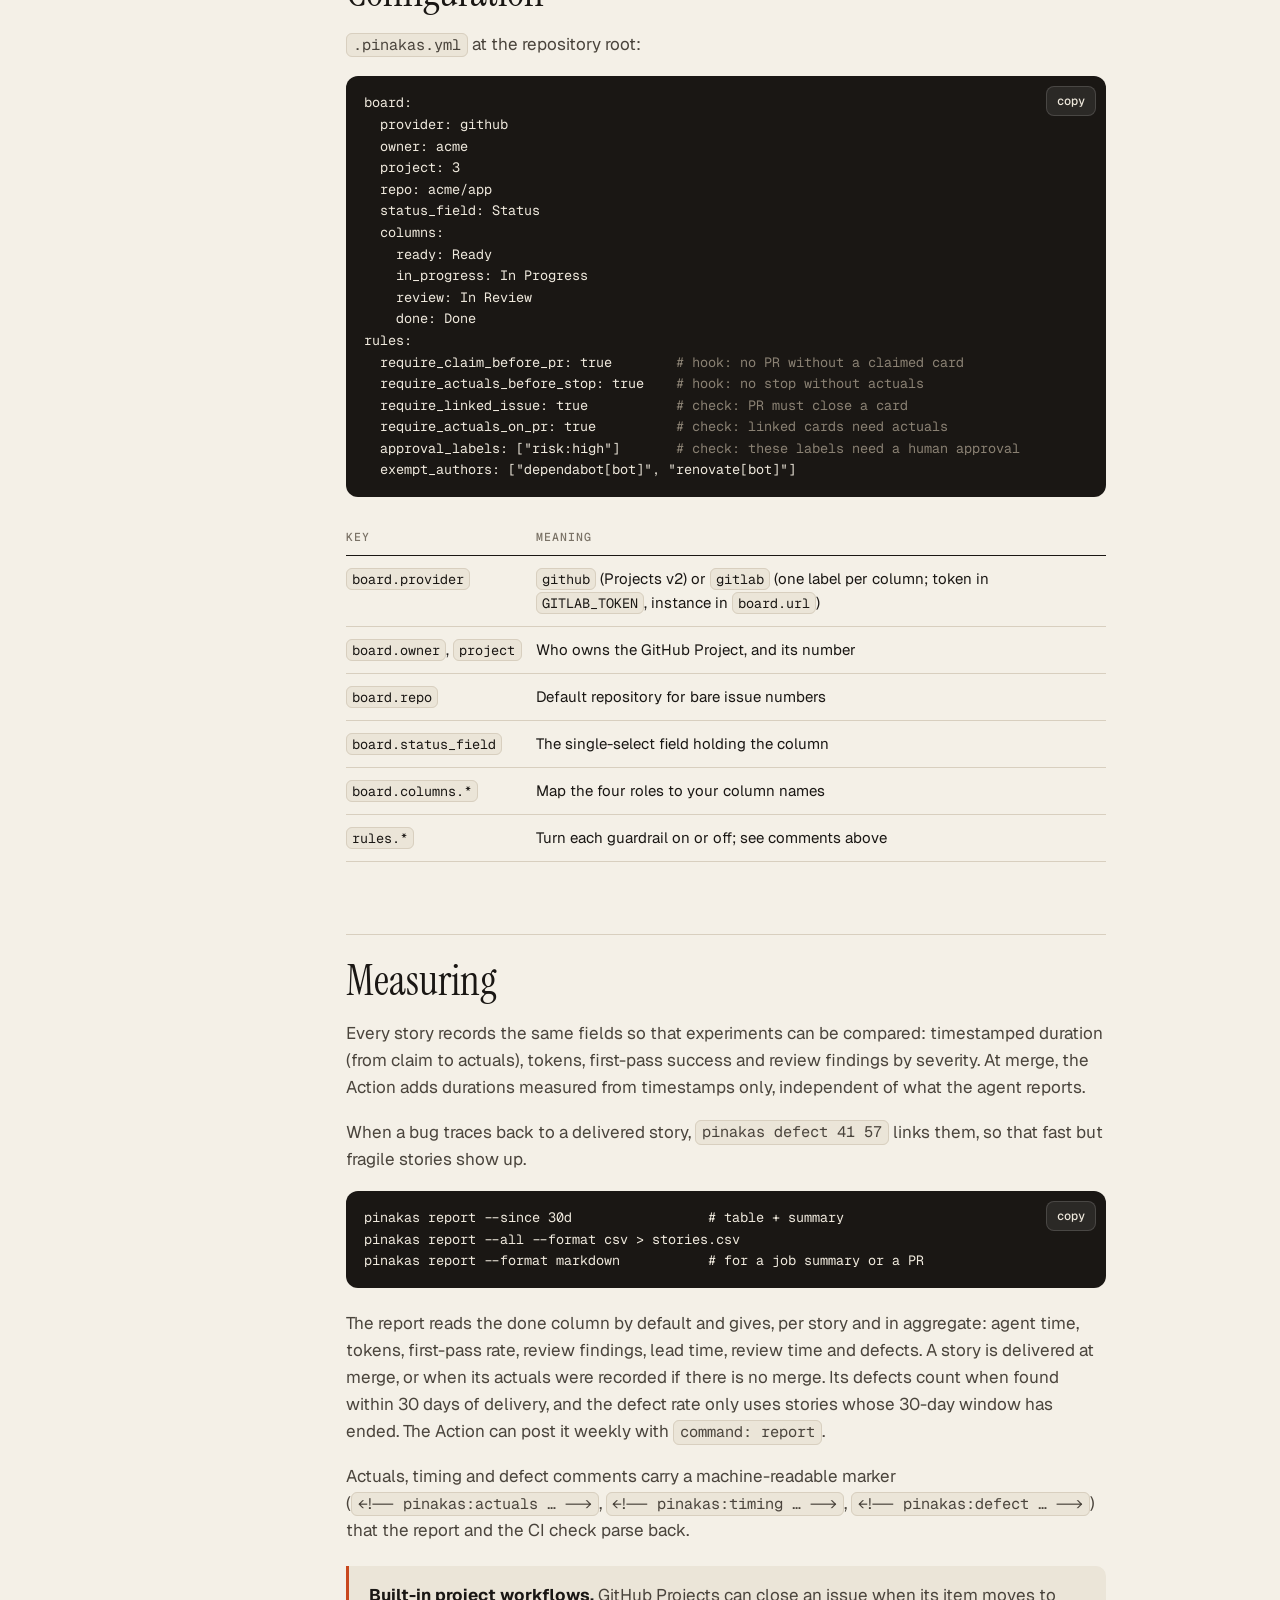
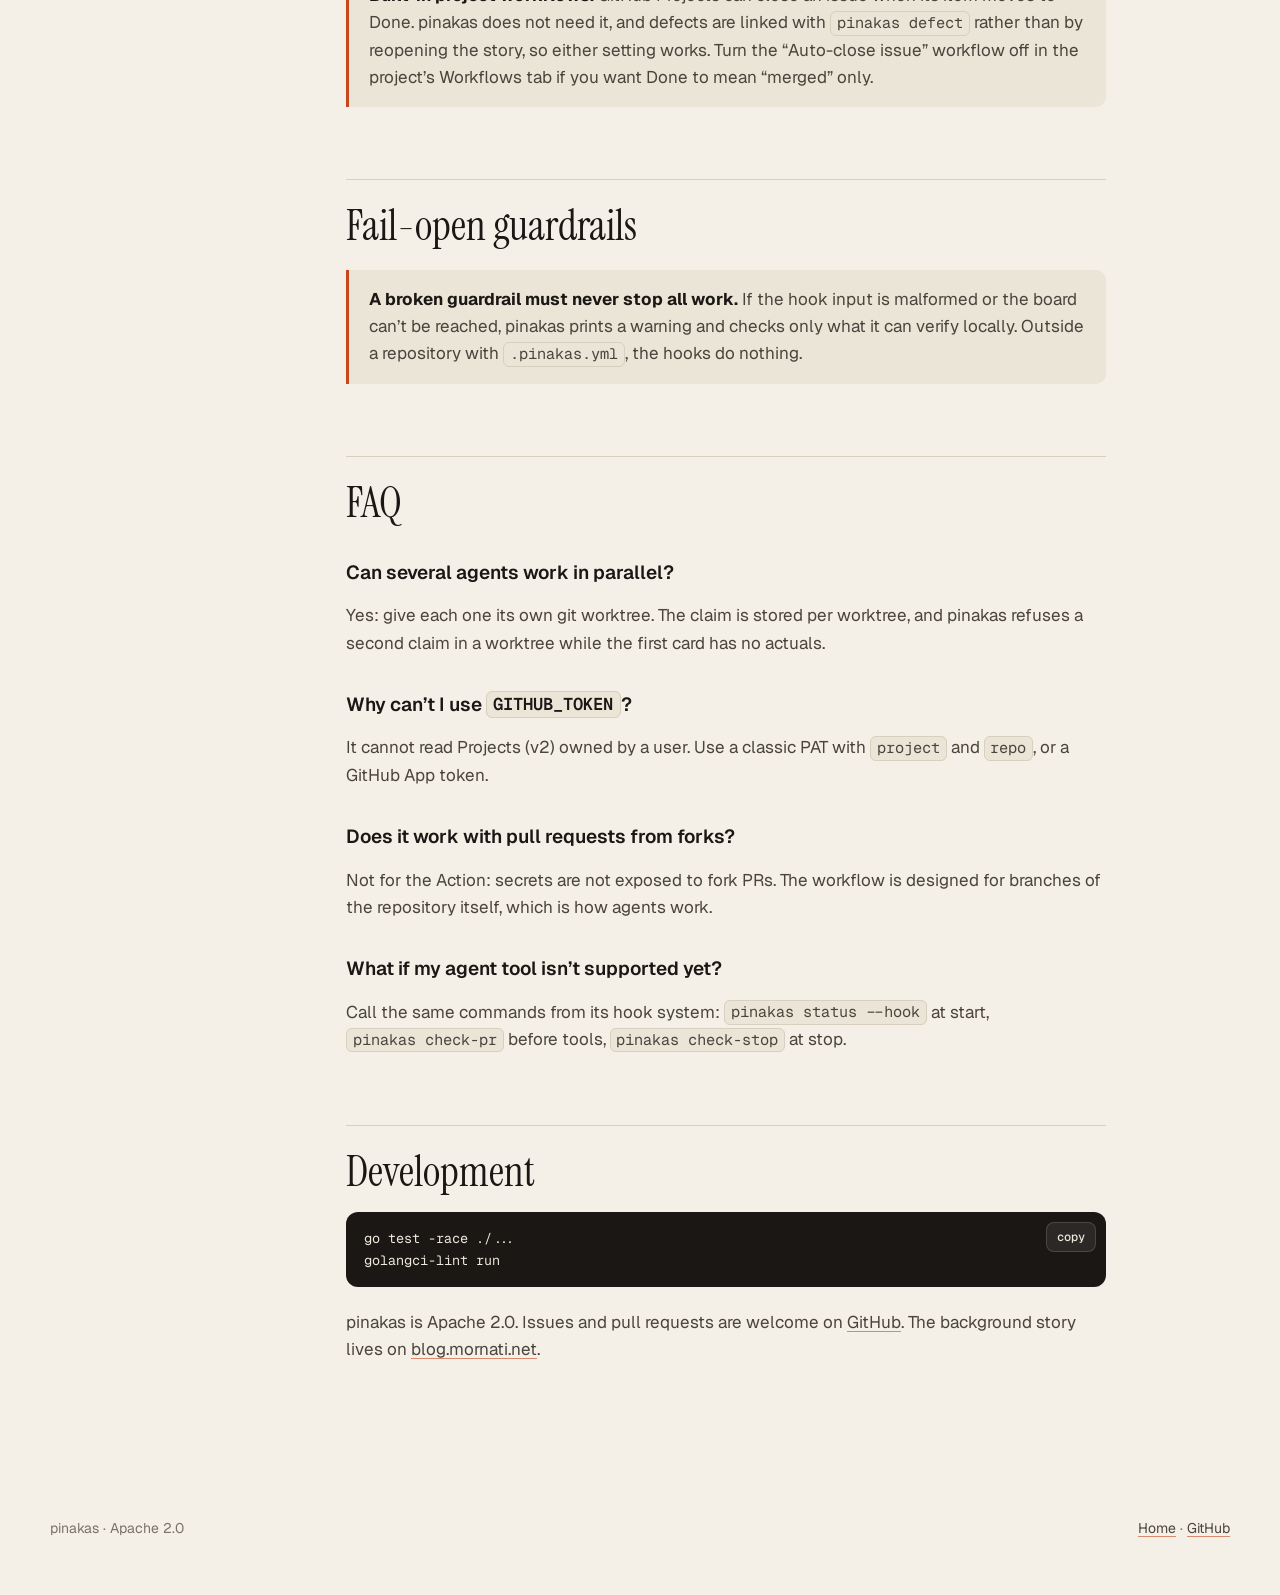
==== commit 8e9d354b: "Prepare v0.4.0 Changelog entry, version pins, plugin manifest, roadmap and site at v0.4.0.  Co-Autho" ====
--- a/site/docs/index.html
+++ b/site/docs/index.html
@@ -55,7 +55,7 @@
   </nav>
 
   <main id="main" class="doc">
-    <p class="kicker">Documentation · v0.3</p>
+    <p class="kicker">Documentation · v0.4</p>
     <h1>Put the board <em style="color:var(--accent)">in charge.</em></h1>
     <p class="lede">Everything you need to run human + agent teams from a GitHub Project with pinakas: install, configuration, agent hooks, CI, and the full reference.</p>
 
@@ -82,7 +82,7 @@
     </ul>
     <div class="code"><pre>go install github.com/mmornati/pinakas/cmd/pinakas@latest
 gh auth refresh -s project</pre><button class="copy" type="button" data-copy>copy</button></div>
-    <p>Pin a version (for example <code>@v0.3.1</code>) in CI and in agent setup steps so that every environment runs the same rules.</p>
+    <p>Pin a version (for example <code>@v0.4.0</code>) in CI and in agent setup steps so that every environment runs the same rules.</p>
 
     <h2 id="configure">Configure<a class="anchor" href="#configure">#</a></h2>
     <p>Run <code>pinakas init</code> at the root of the repository. It writes <code>.pinakas.yml</code> and never overwrites a file that already exists.</p>
@@ -132,7 +132,7 @@
       - uses: actions/setup-go@v7
         with:
           go-version: "1.27.x"
-      - run: go install github.com/mmornati/pinakas/cmd/pinakas@v0.3.1</pre><button class="copy" type="button" data-copy>copy</button></div>
+      - run: go install github.com/mmornati/pinakas/cmd/pinakas@v0.4.0</pre><button class="copy" type="button" data-copy>copy</button></div>
 
     <h2 id="codex">Codex<a class="anchor" href="#codex">#</a></h2>
     <div class="code"><pre>pinakas init --codex     # writes .codex/hooks.json and .agents/skills/pinakas-*</pre><button class="copy" type="button" data-copy>copy</button></div>
@@ -176,7 +176,7 @@
 
     <h3 id="action-inputs">Using the action directly</h3>
     <div class="code"><pre>- uses: actions/checkout@v7
-- uses: mmornati/pinakas@v0.3.1
+- uses: mmornati/pinakas@v0.4.0
   with:
     command: check-ci        # or sync-pr, report
     token: ${{ secrets.PINAKAS_TOKEN }}</pre><button class="copy" type="button" data-copy>copy</button></div>
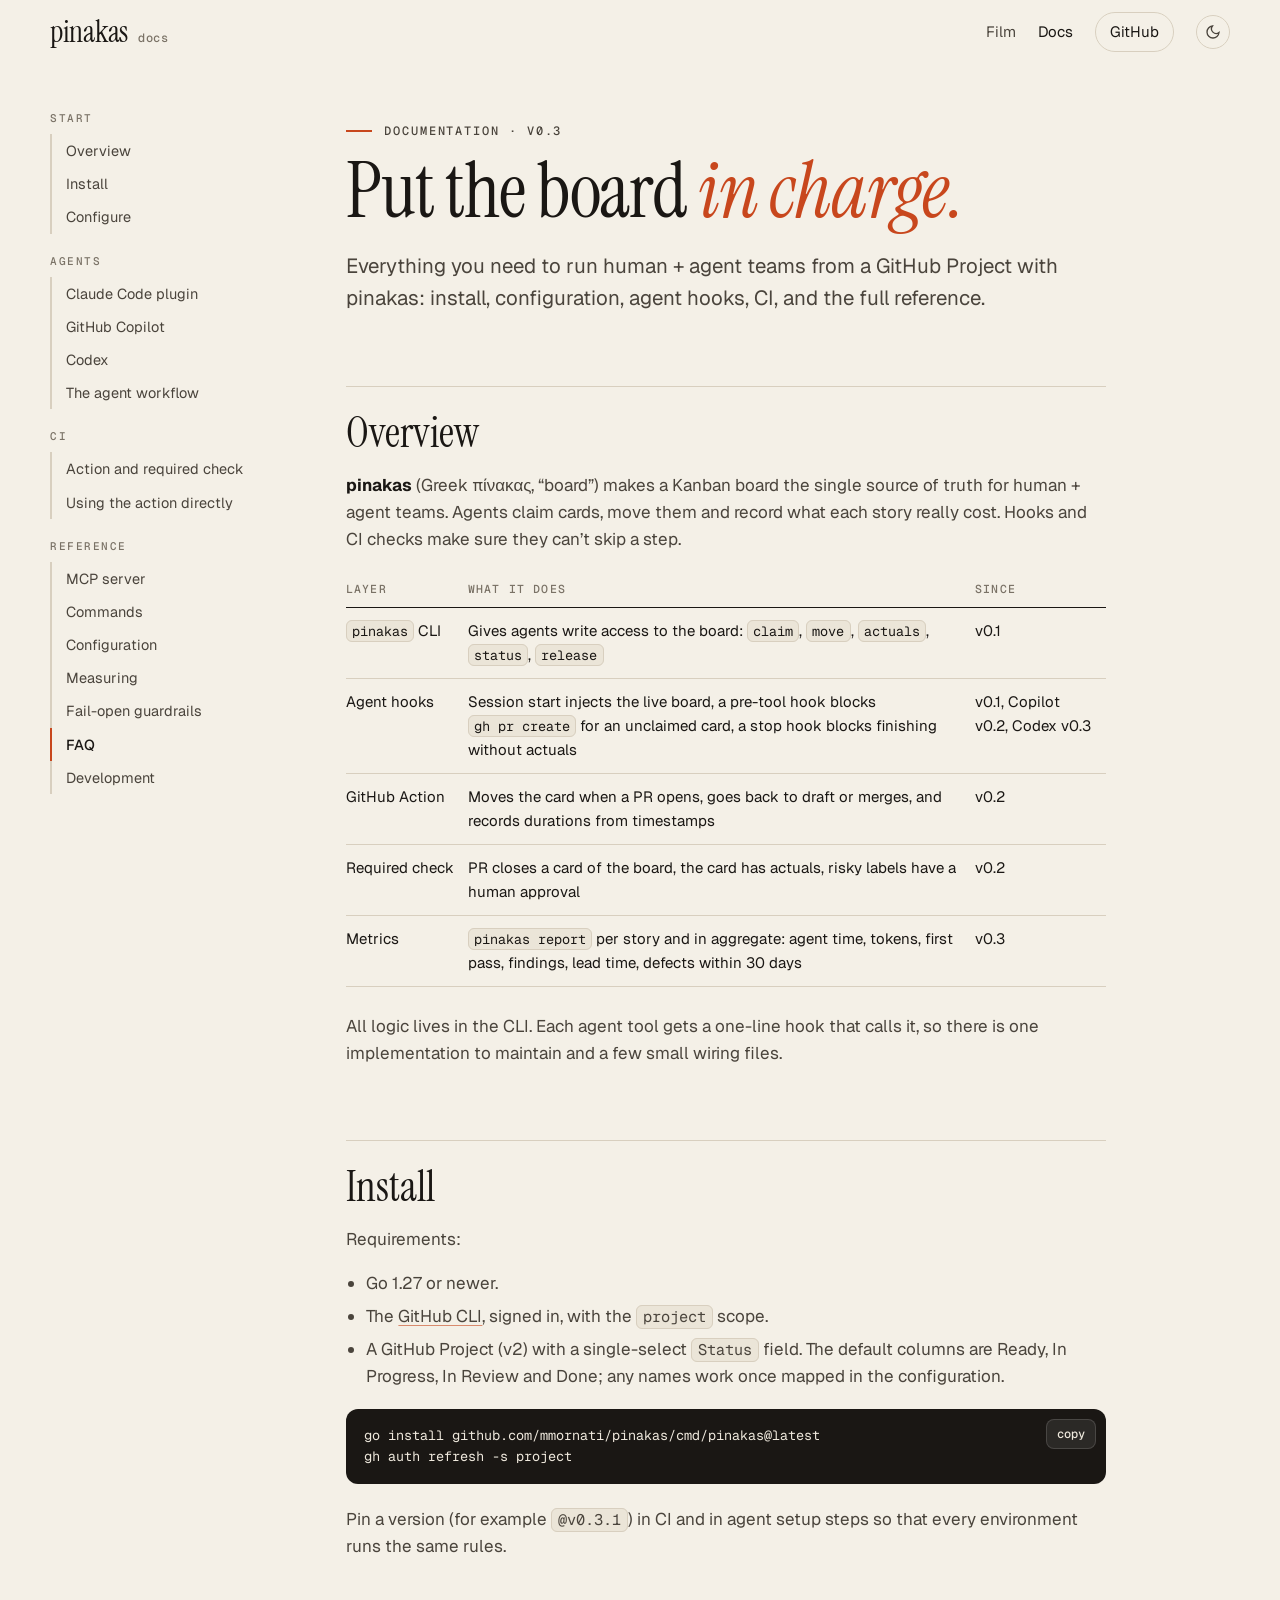
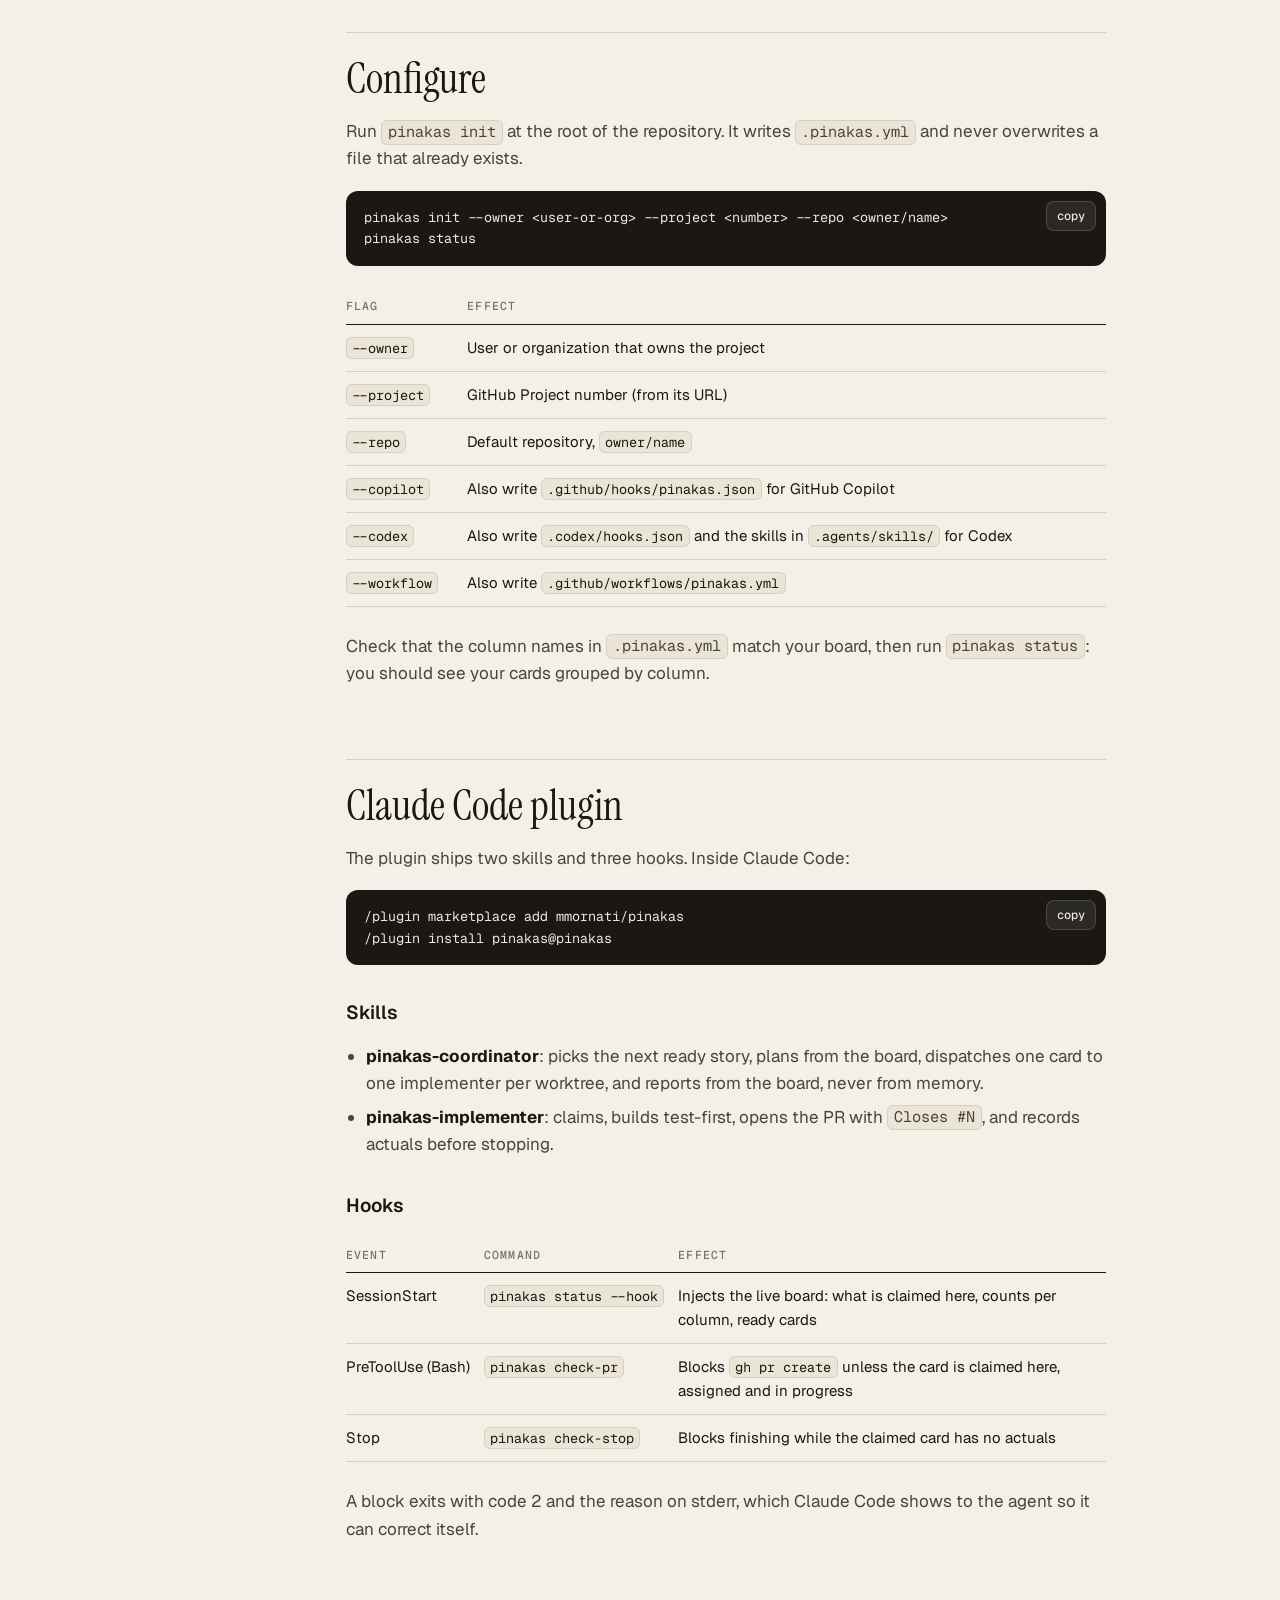
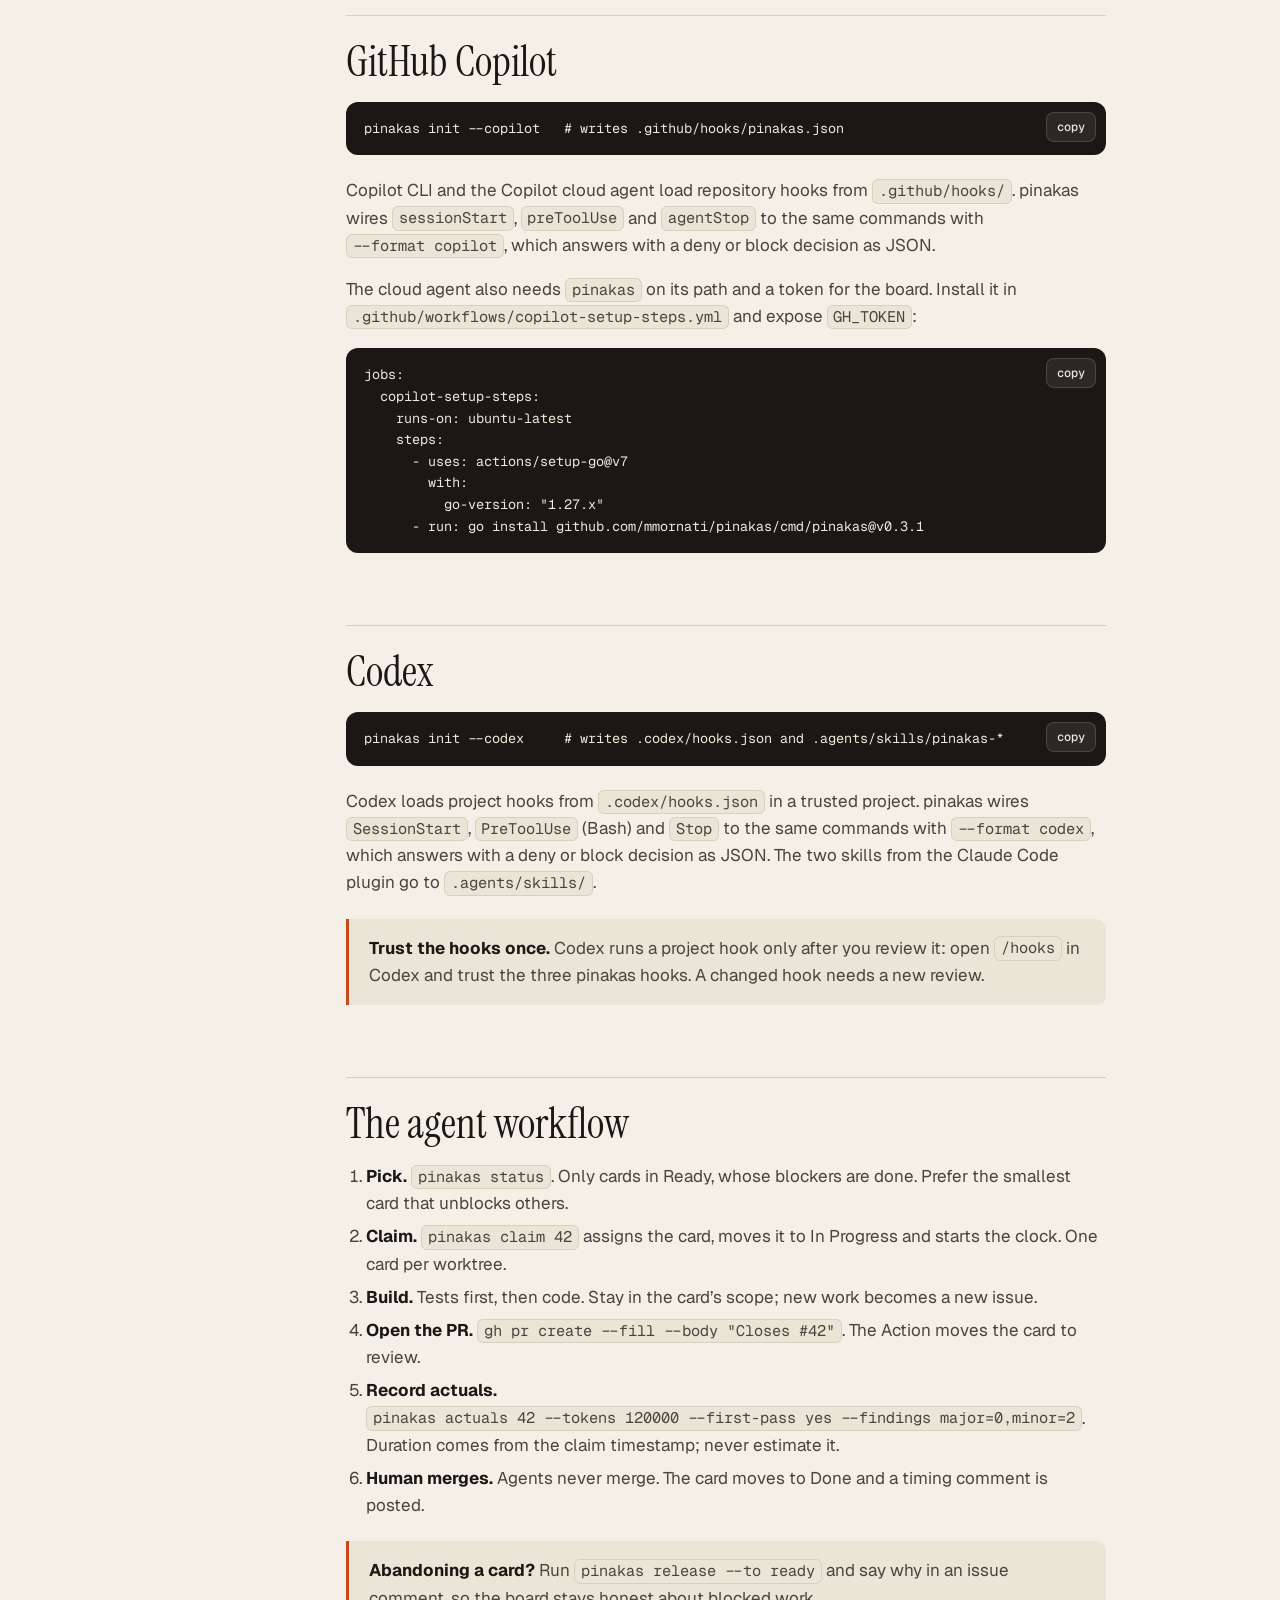
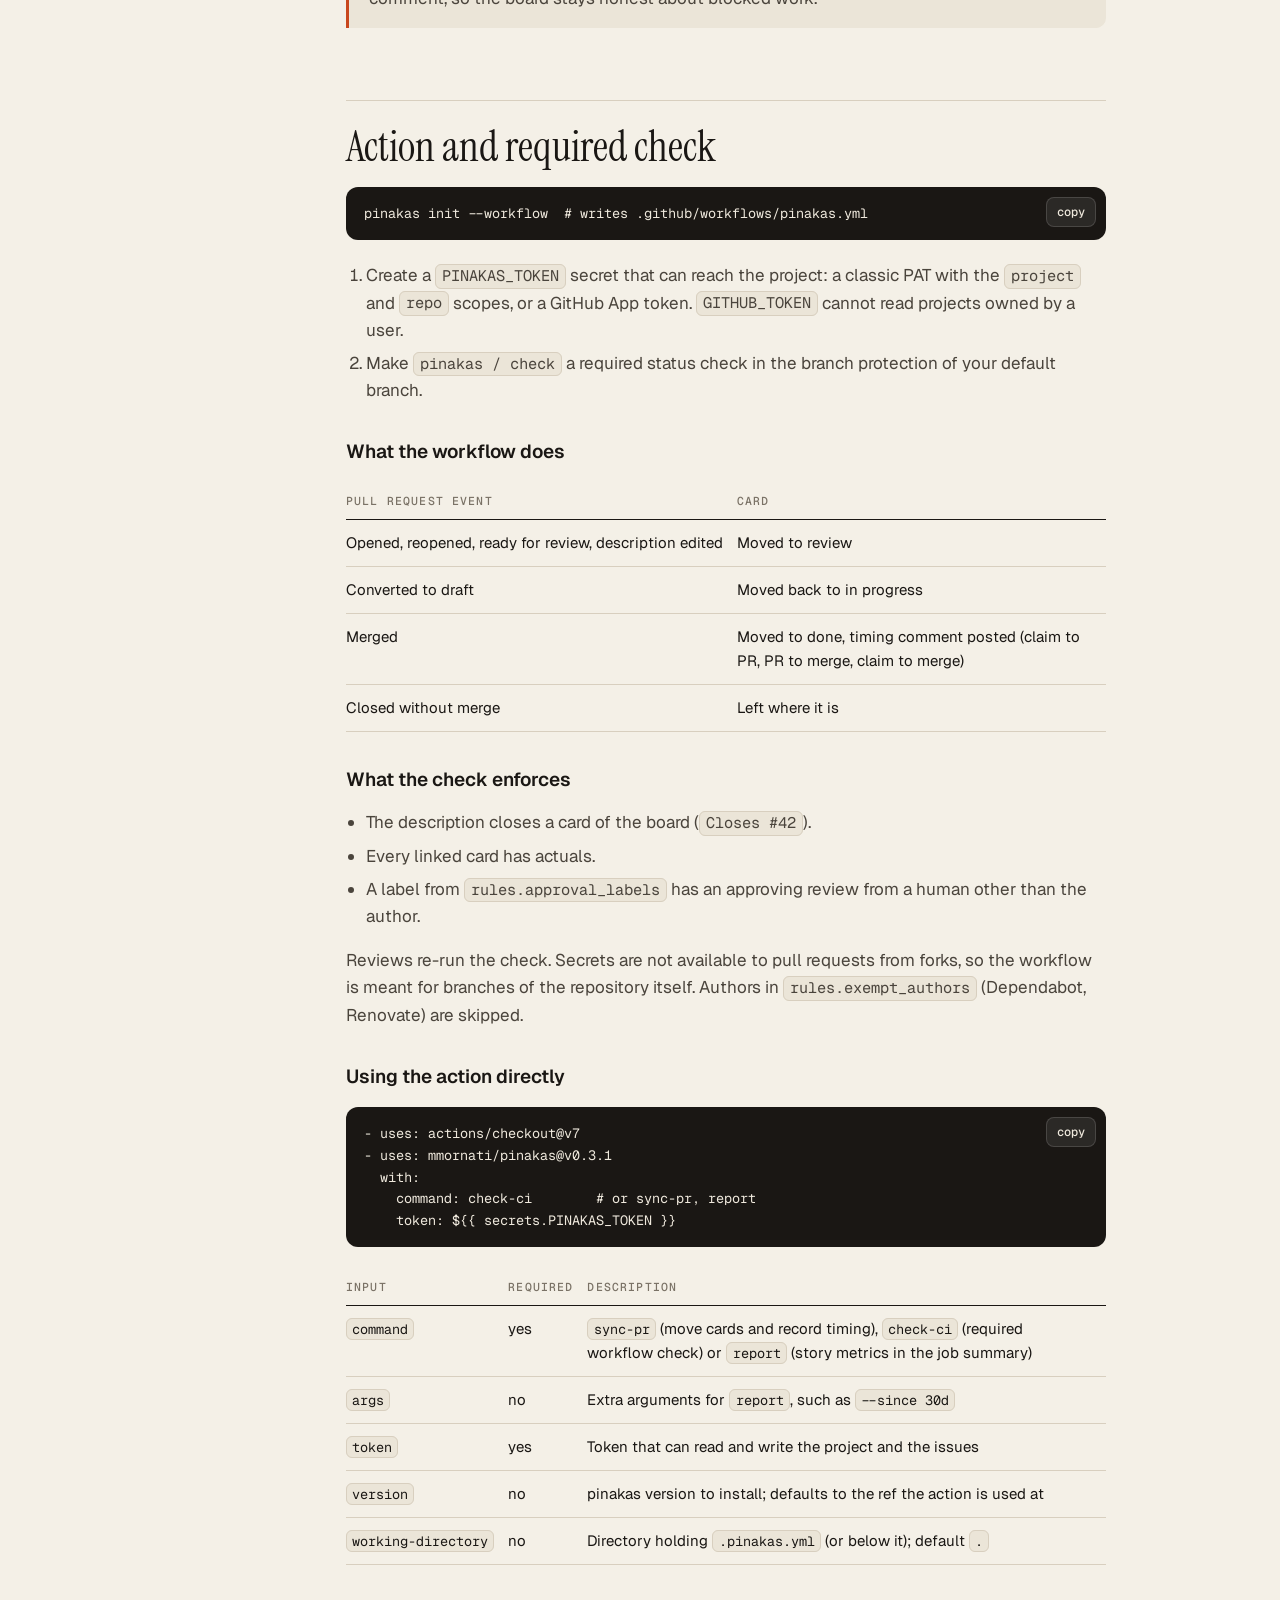
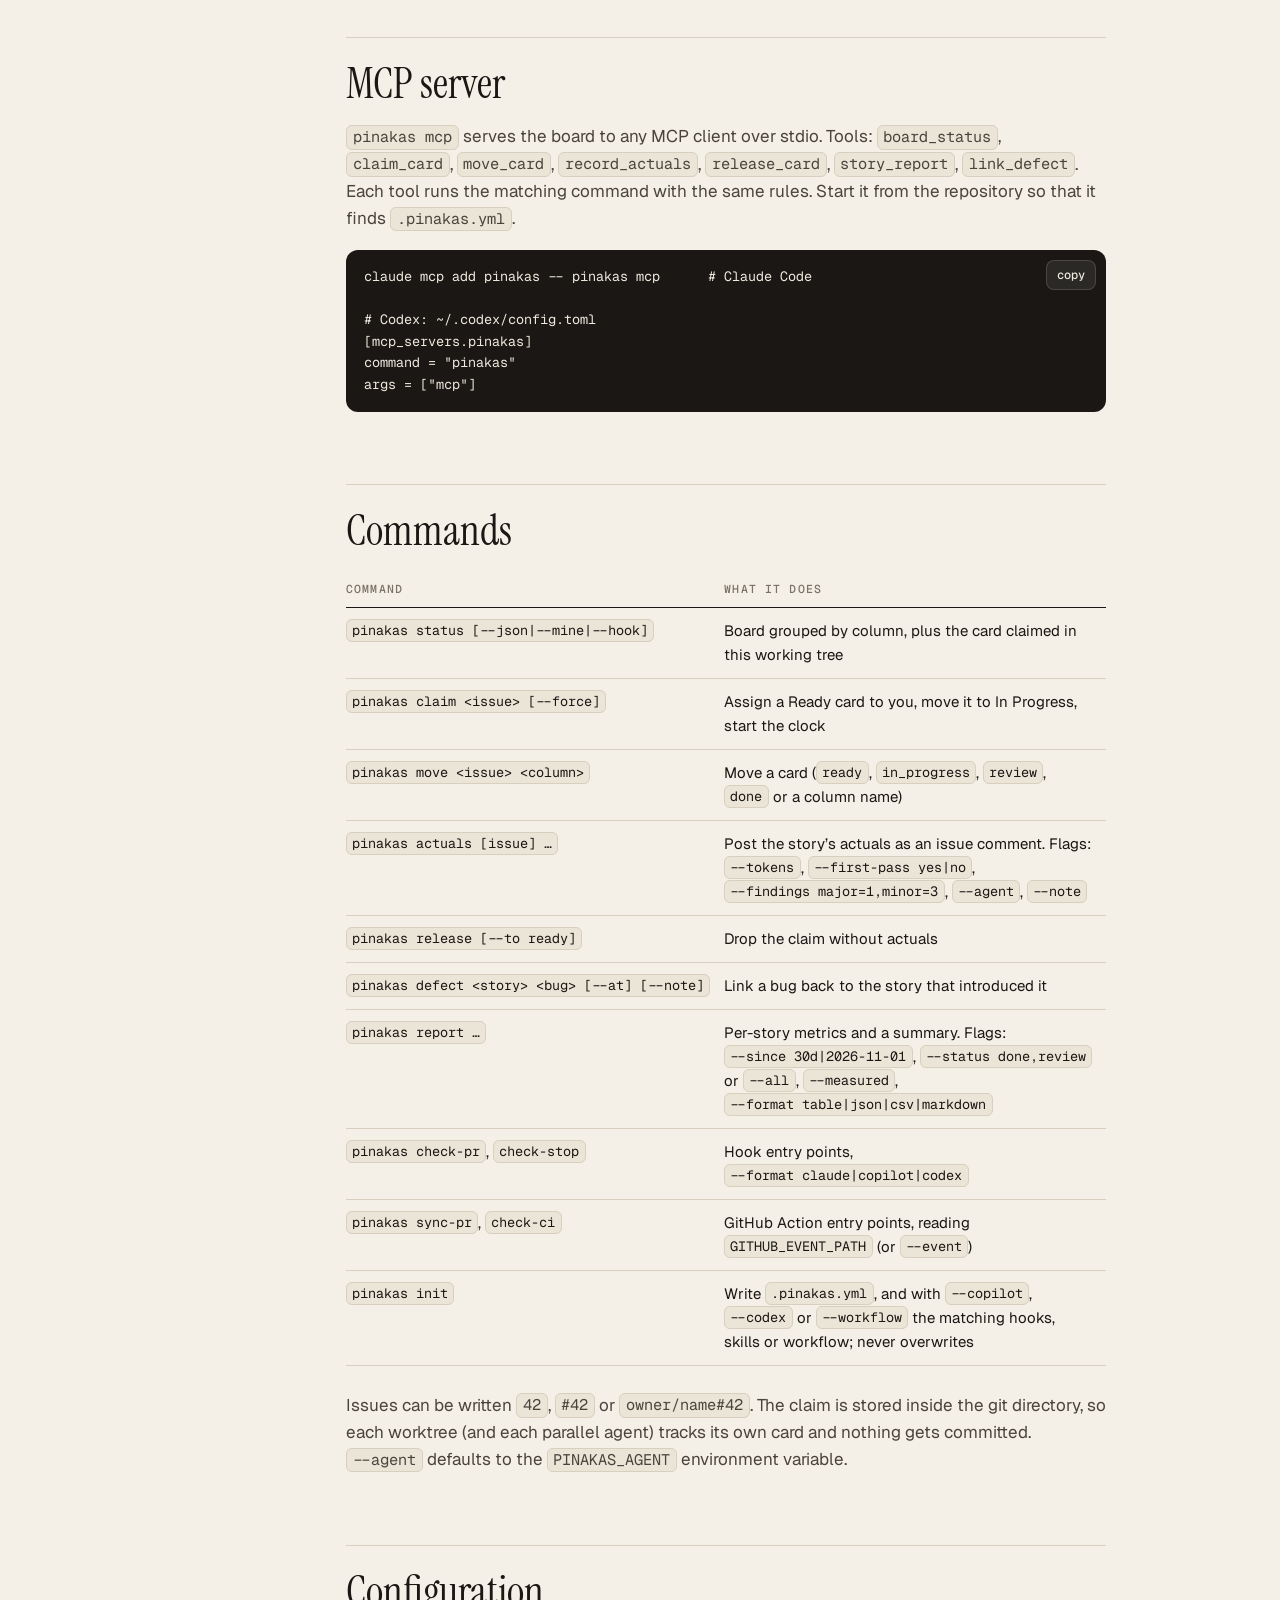
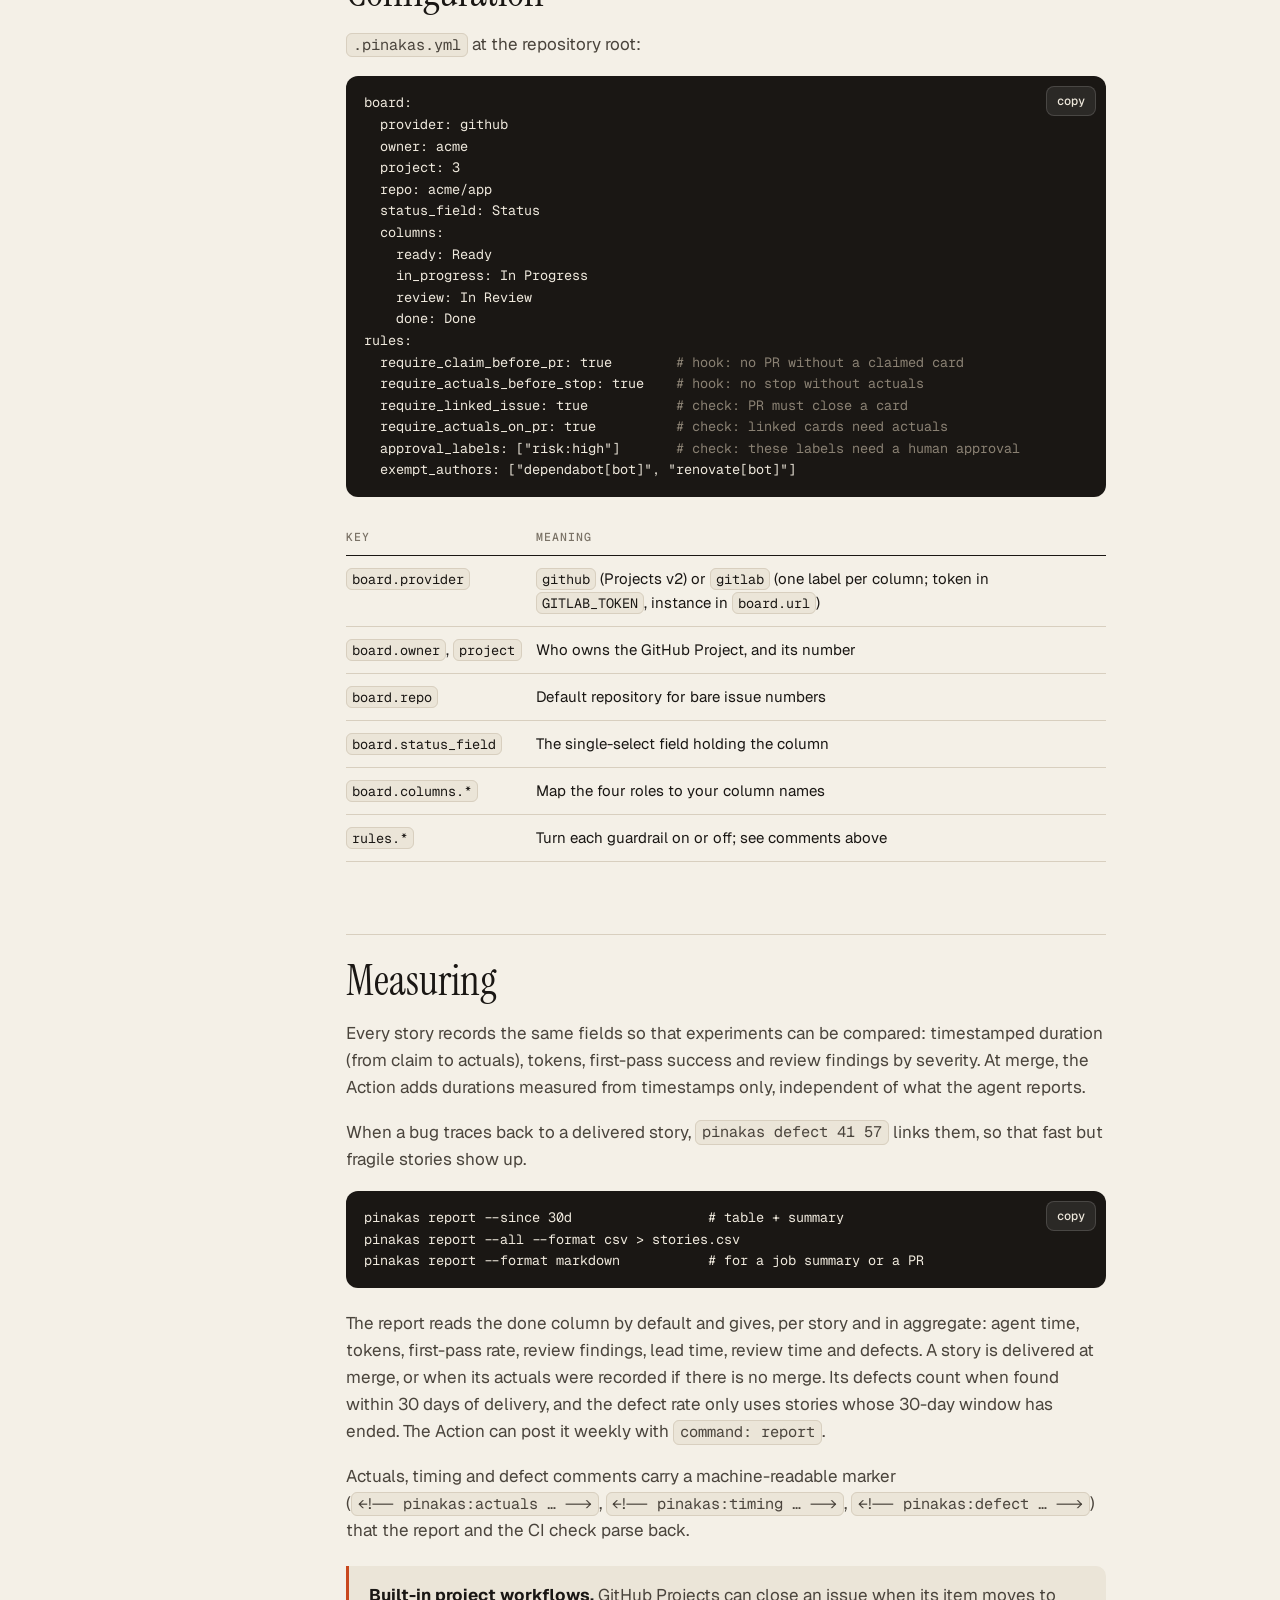
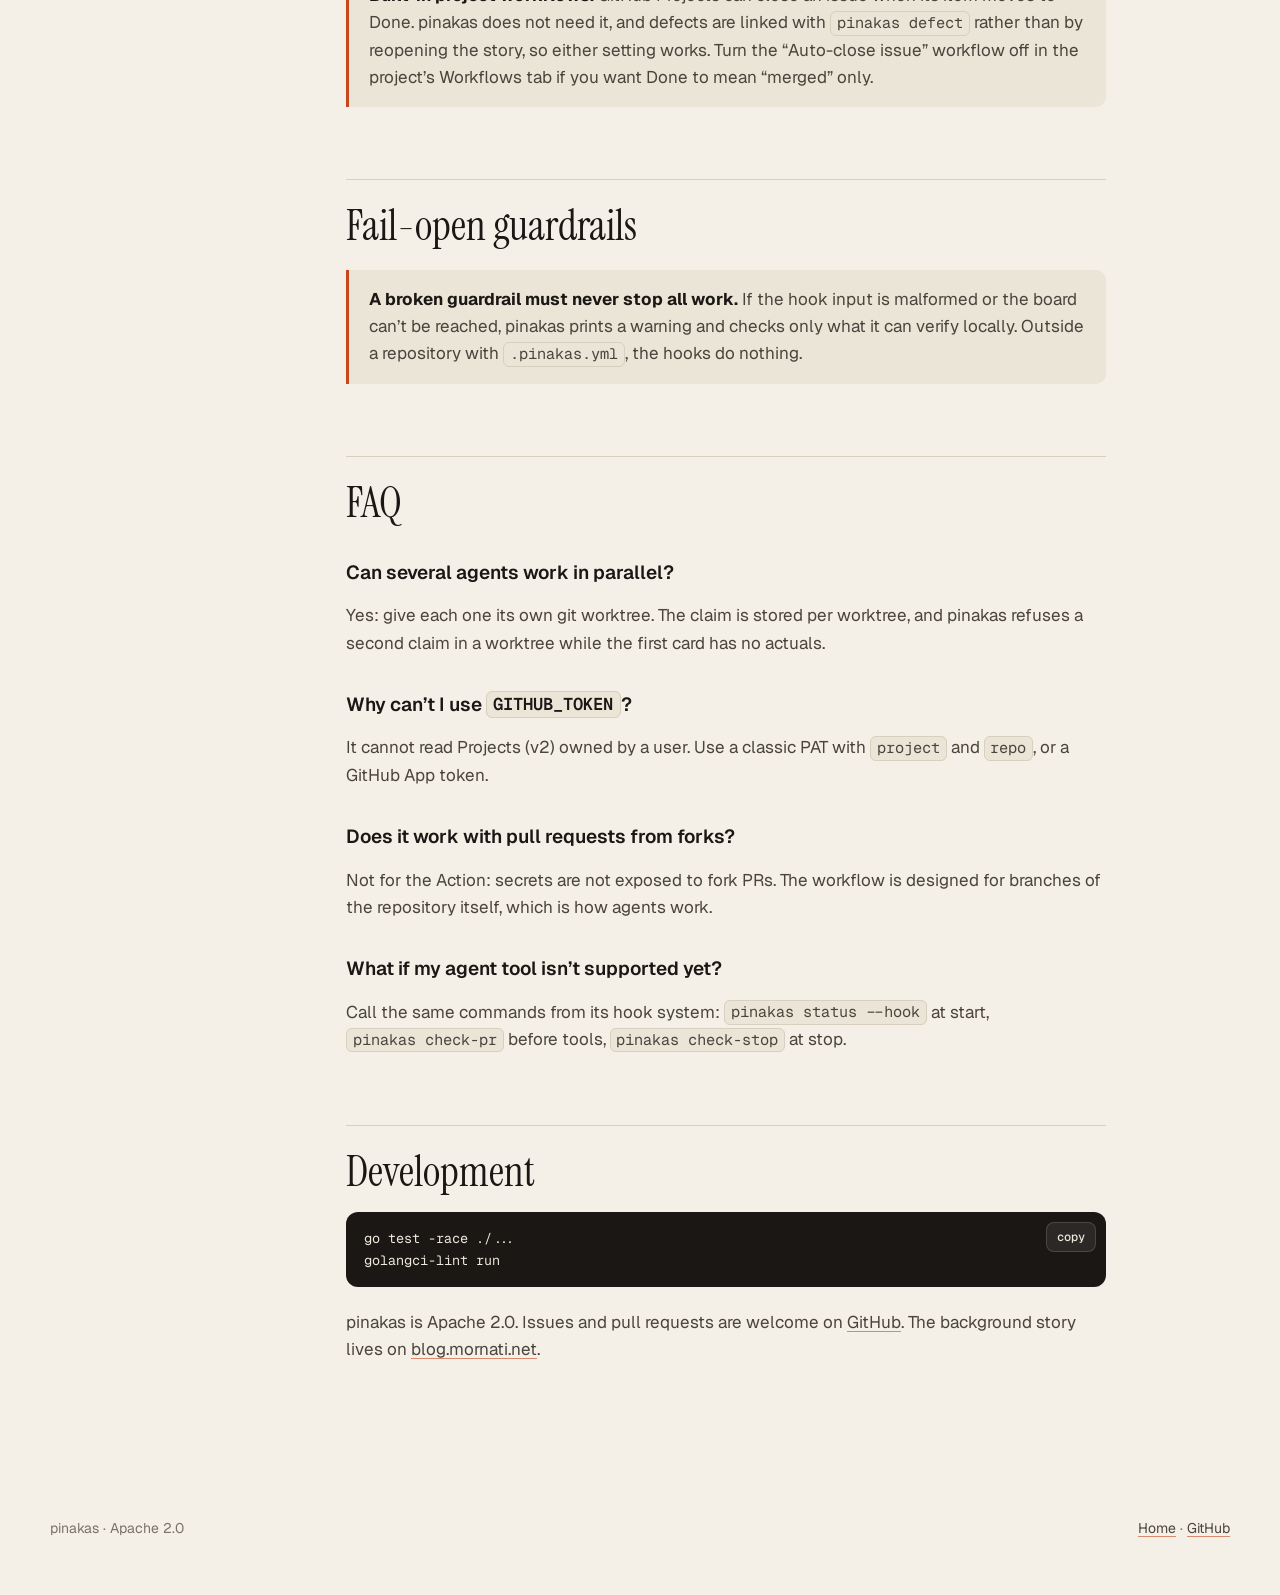
==== commit 944926d8: "Merge pull request #17 from mmornati/feat/v0.4-mcp v0.4: MCP server (pinakas mcp)" ====
--- a/site/docs/index.html
+++ b/site/docs/index.html
@@ -55,7 +55,7 @@
   </nav>
 
   <main id="main" class="doc">
-    <p class="kicker">Documentation · v0.4</p>
+    <p class="kicker">Documentation · v0.3</p>
     <h1>Put the board <em style="color:var(--accent)">in charge.</em></h1>
     <p class="lede">Everything you need to run human + agent teams from a GitHub Project with pinakas: install, configuration, agent hooks, CI, and the full reference.</p>
 
@@ -82,7 +82,7 @@
     </ul>
     <div class="code"><pre>go install github.com/mmornati/pinakas/cmd/pinakas@latest
 gh auth refresh -s project</pre><button class="copy" type="button" data-copy>copy</button></div>
-    <p>Pin a version (for example <code>@v0.4.0</code>) in CI and in agent setup steps so that every environment runs the same rules.</p>
+    <p>Pin a version (for example <code>@v0.3.1</code>) in CI and in agent setup steps so that every environment runs the same rules.</p>
 
     <h2 id="configure">Configure<a class="anchor" href="#configure">#</a></h2>
     <p>Run <code>pinakas init</code> at the root of the repository. It writes <code>.pinakas.yml</code> and never overwrites a file that already exists.</p>
@@ -132,7 +132,7 @@
       - uses: actions/setup-go@v7
         with:
           go-version: "1.27.x"
-      - run: go install github.com/mmornati/pinakas/cmd/pinakas@v0.4.0</pre><button class="copy" type="button" data-copy>copy</button></div>
+      - run: go install github.com/mmornati/pinakas/cmd/pinakas@v0.3.1</pre><button class="copy" type="button" data-copy>copy</button></div>
 
     <h2 id="codex">Codex<a class="anchor" href="#codex">#</a></h2>
     <div class="code"><pre>pinakas init --codex     # writes .codex/hooks.json and .agents/skills/pinakas-*</pre><button class="copy" type="button" data-copy>copy</button></div>
@@ -176,7 +176,7 @@
 
     <h3 id="action-inputs">Using the action directly</h3>
     <div class="code"><pre>- uses: actions/checkout@v7
-- uses: mmornati/pinakas@v0.4.0
+- uses: mmornati/pinakas@v0.3.1
   with:
     command: check-ci        # or sync-pr, report
     token: ${{ secrets.PINAKAS_TOKEN }}</pre><button class="copy" type="button" data-copy>copy</button></div>
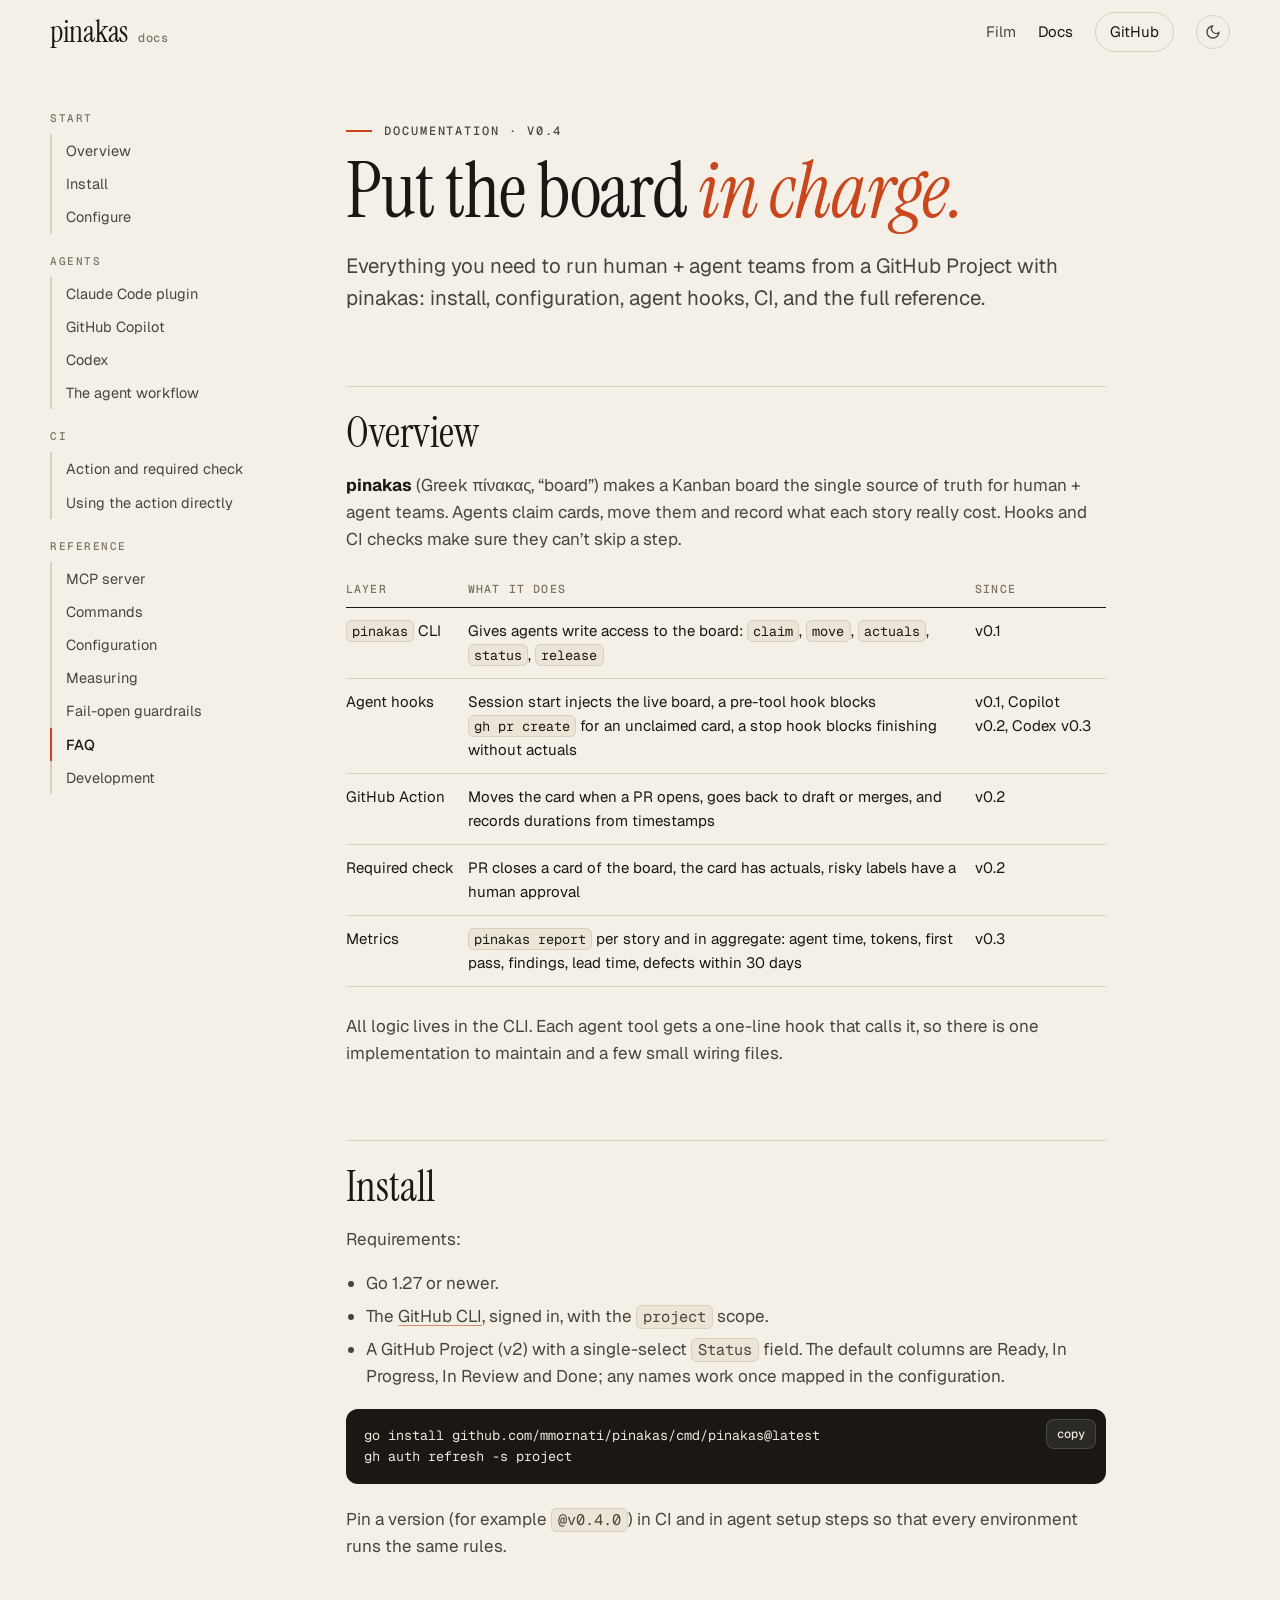
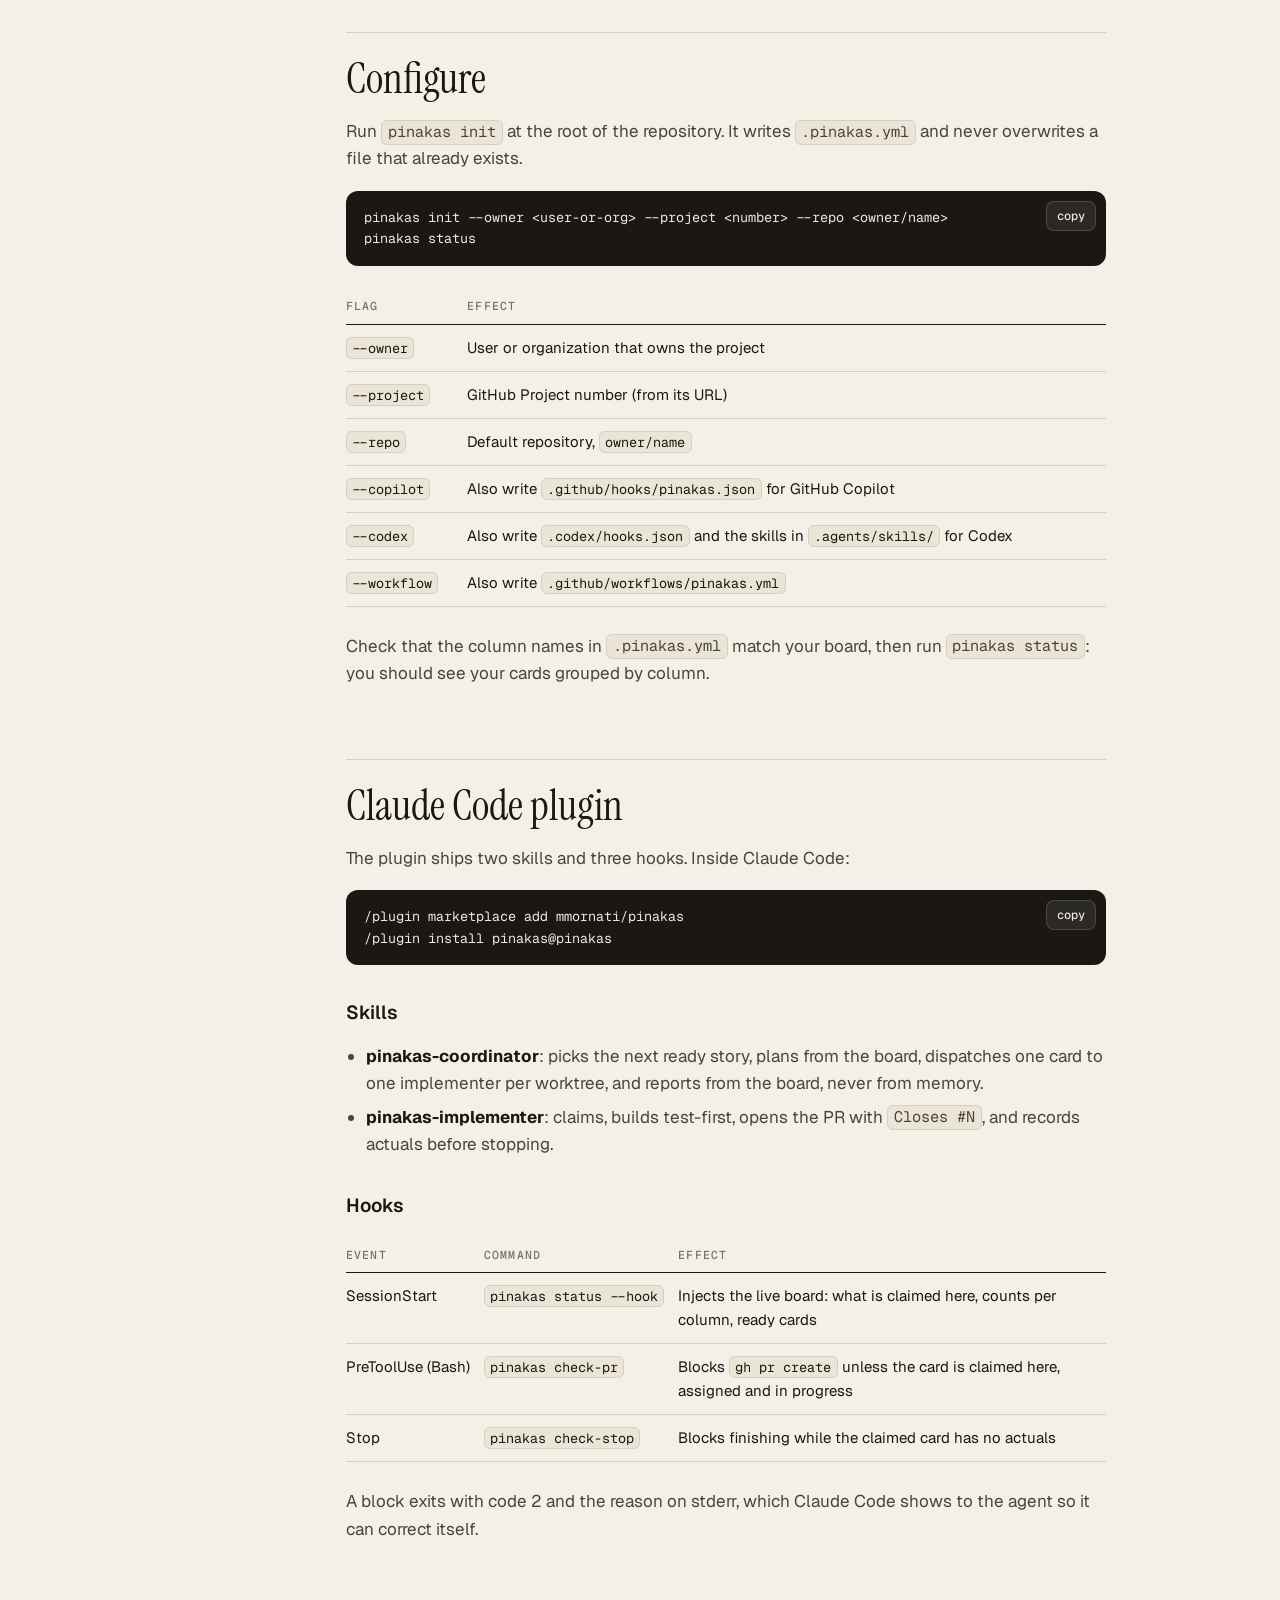
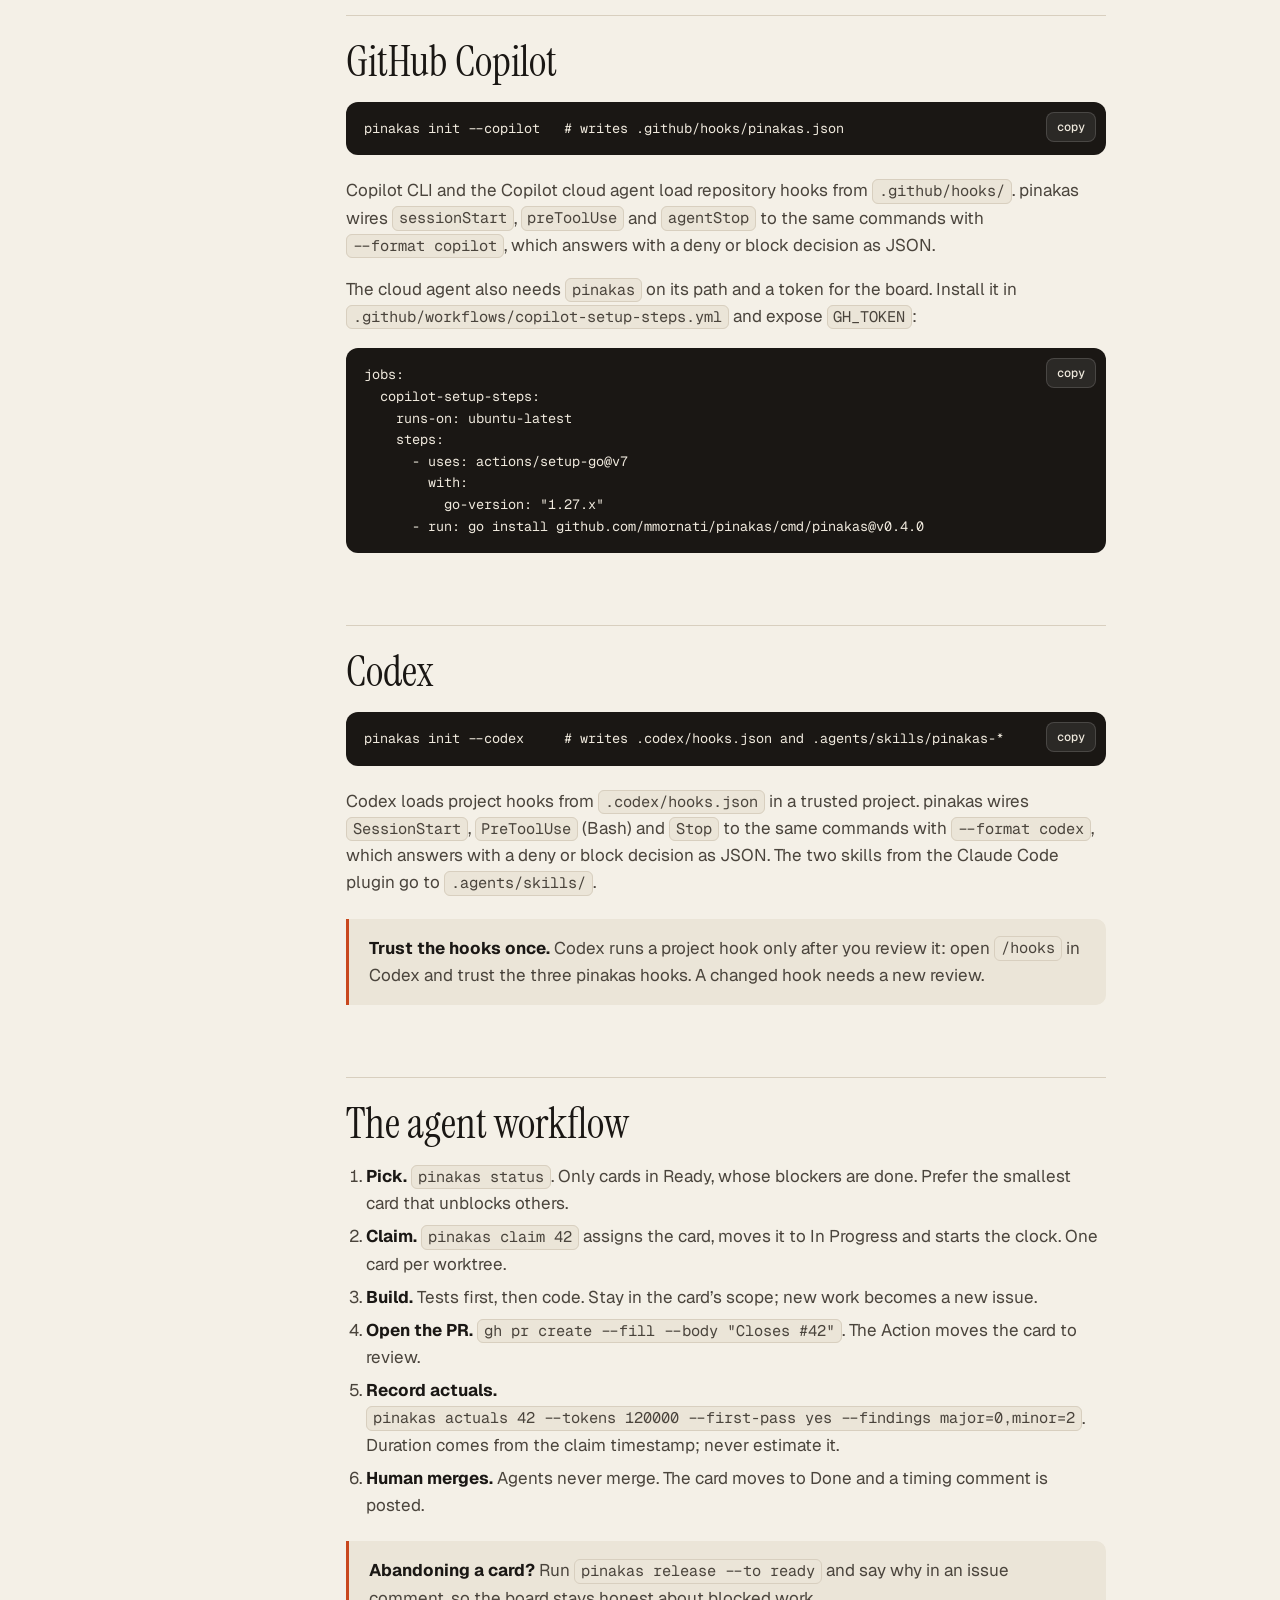
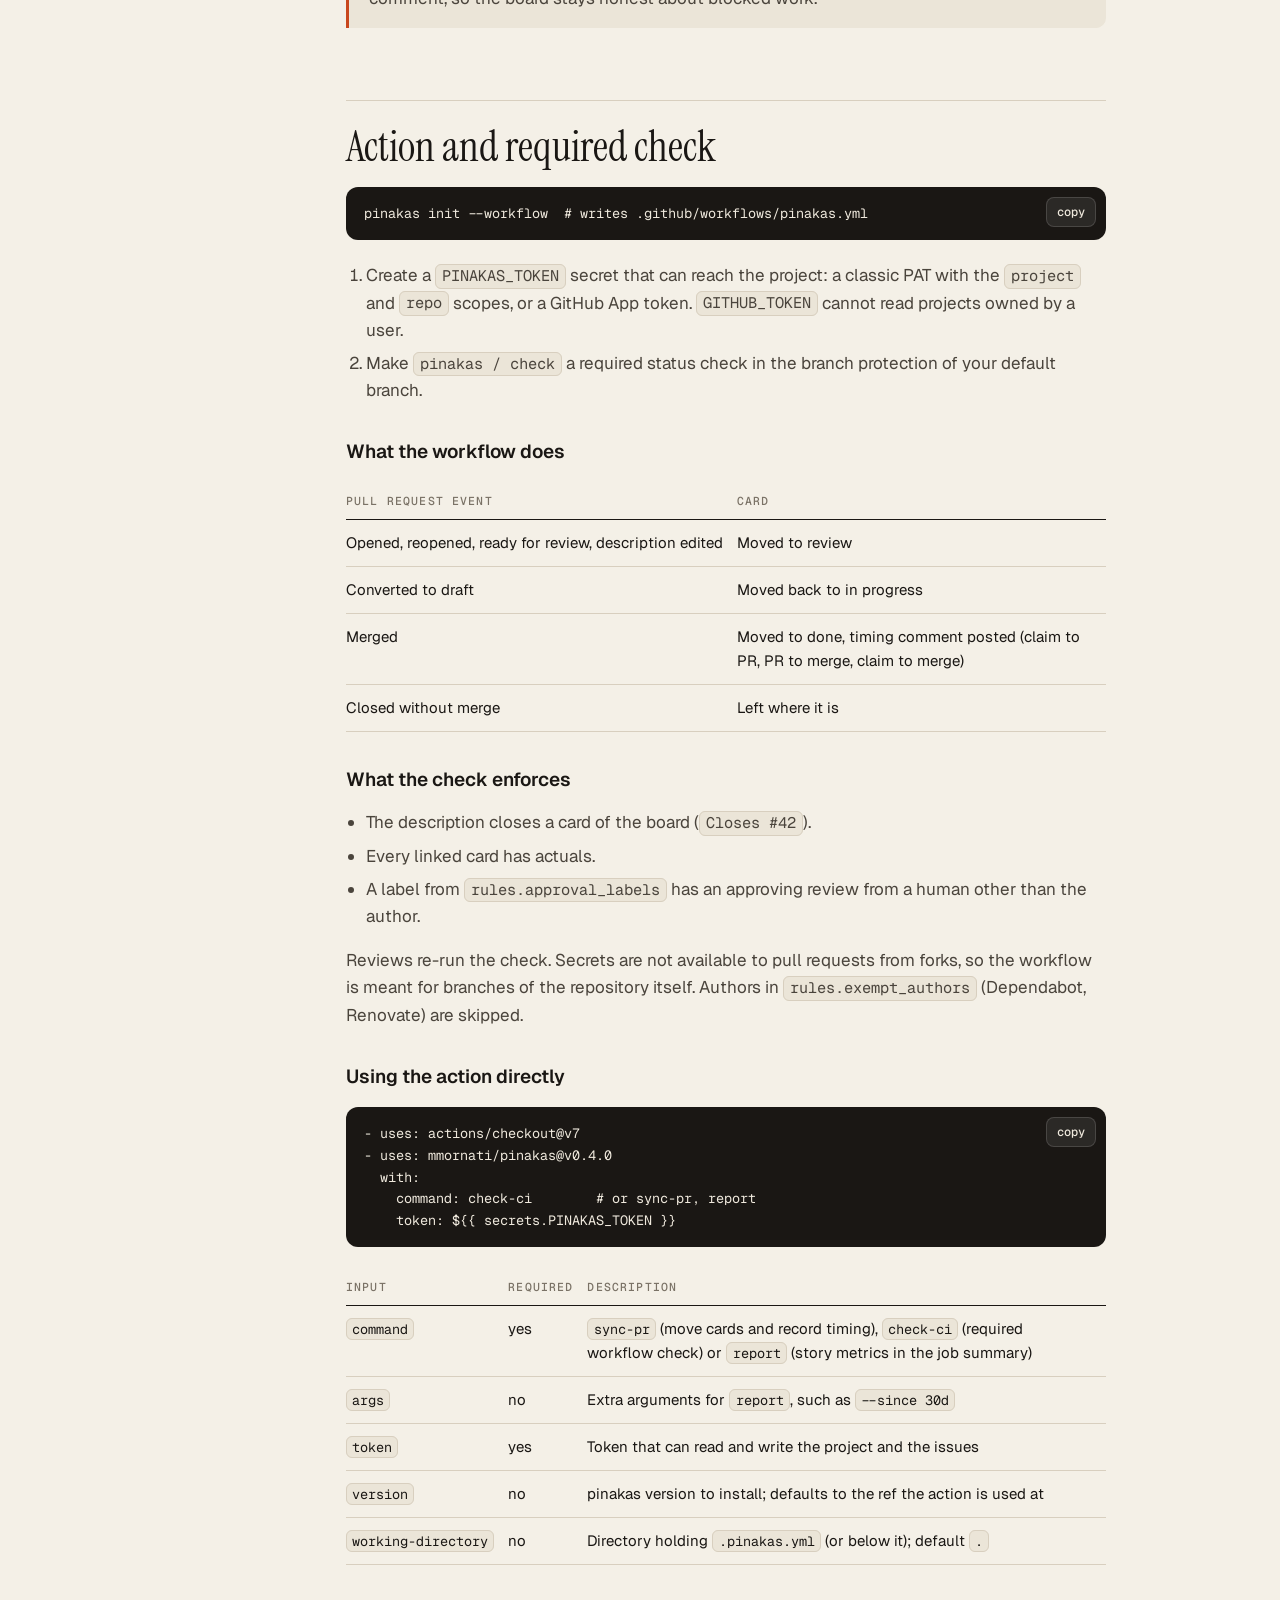
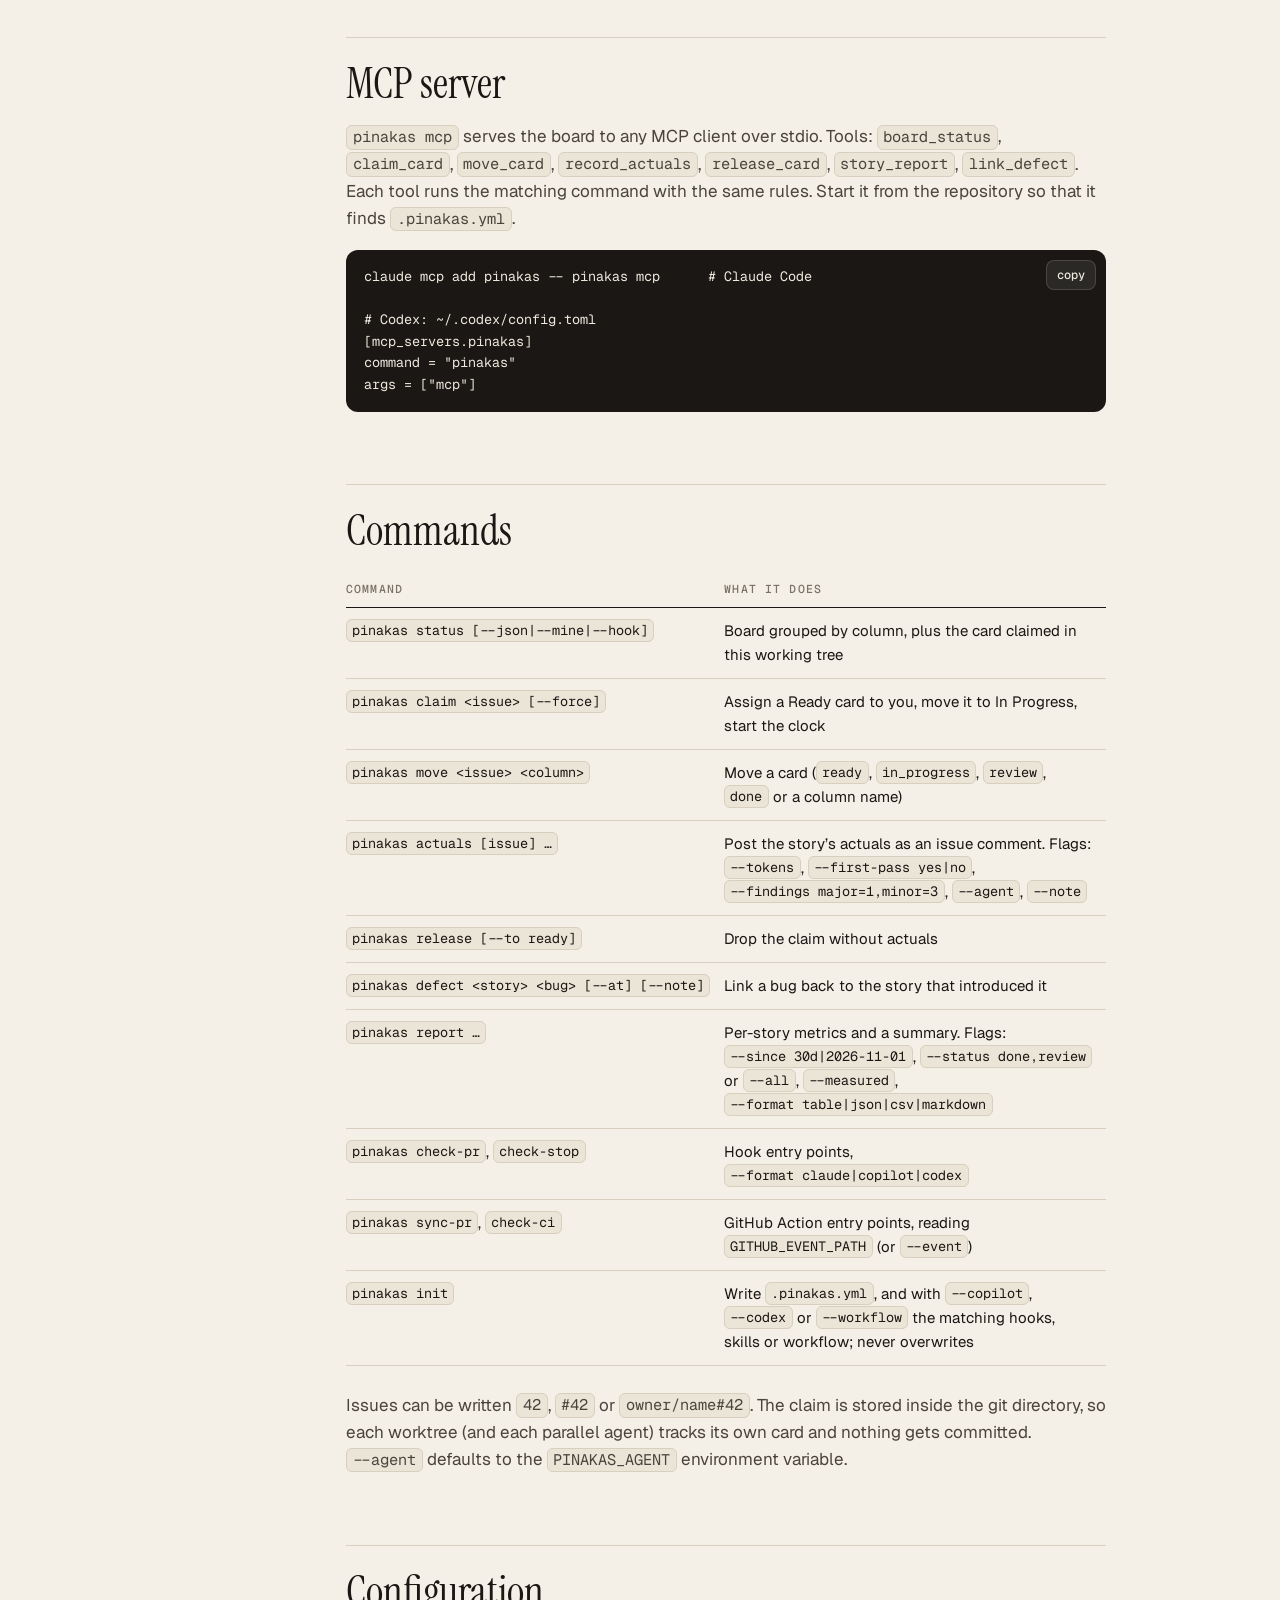
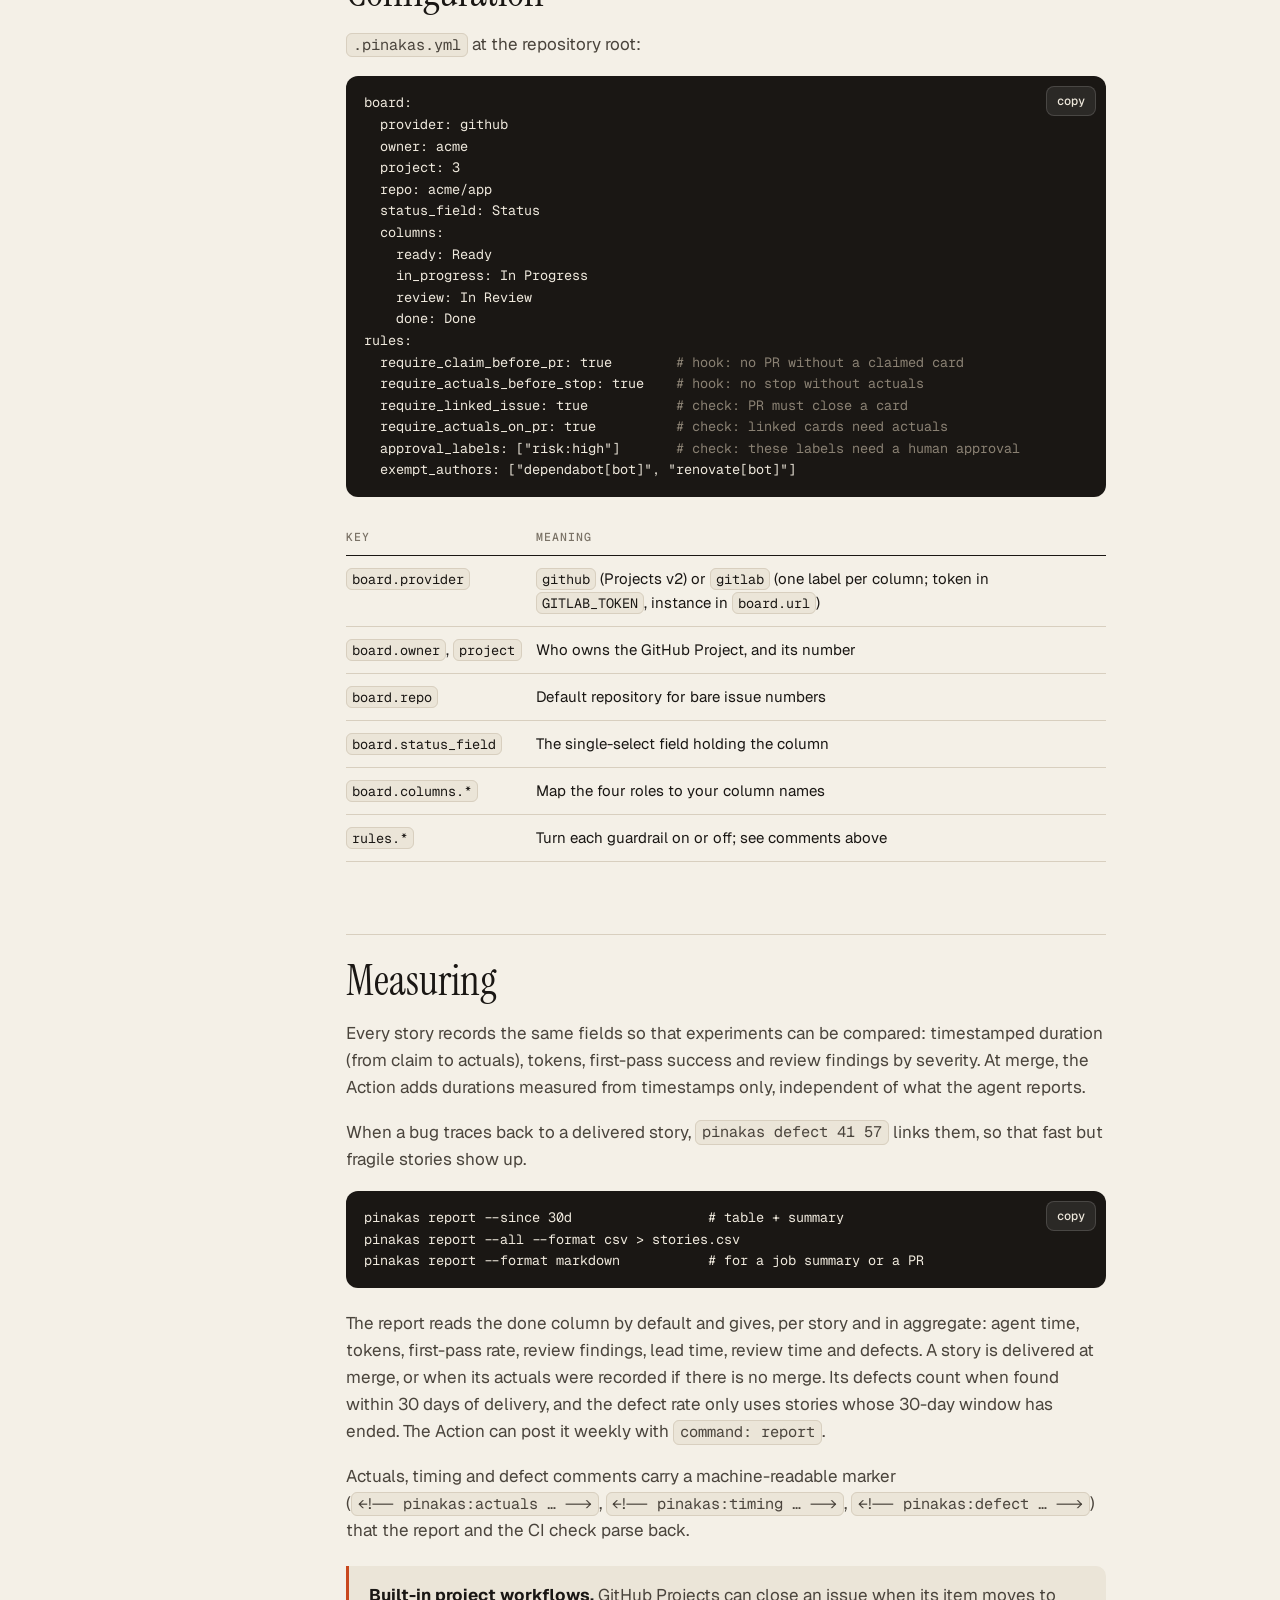
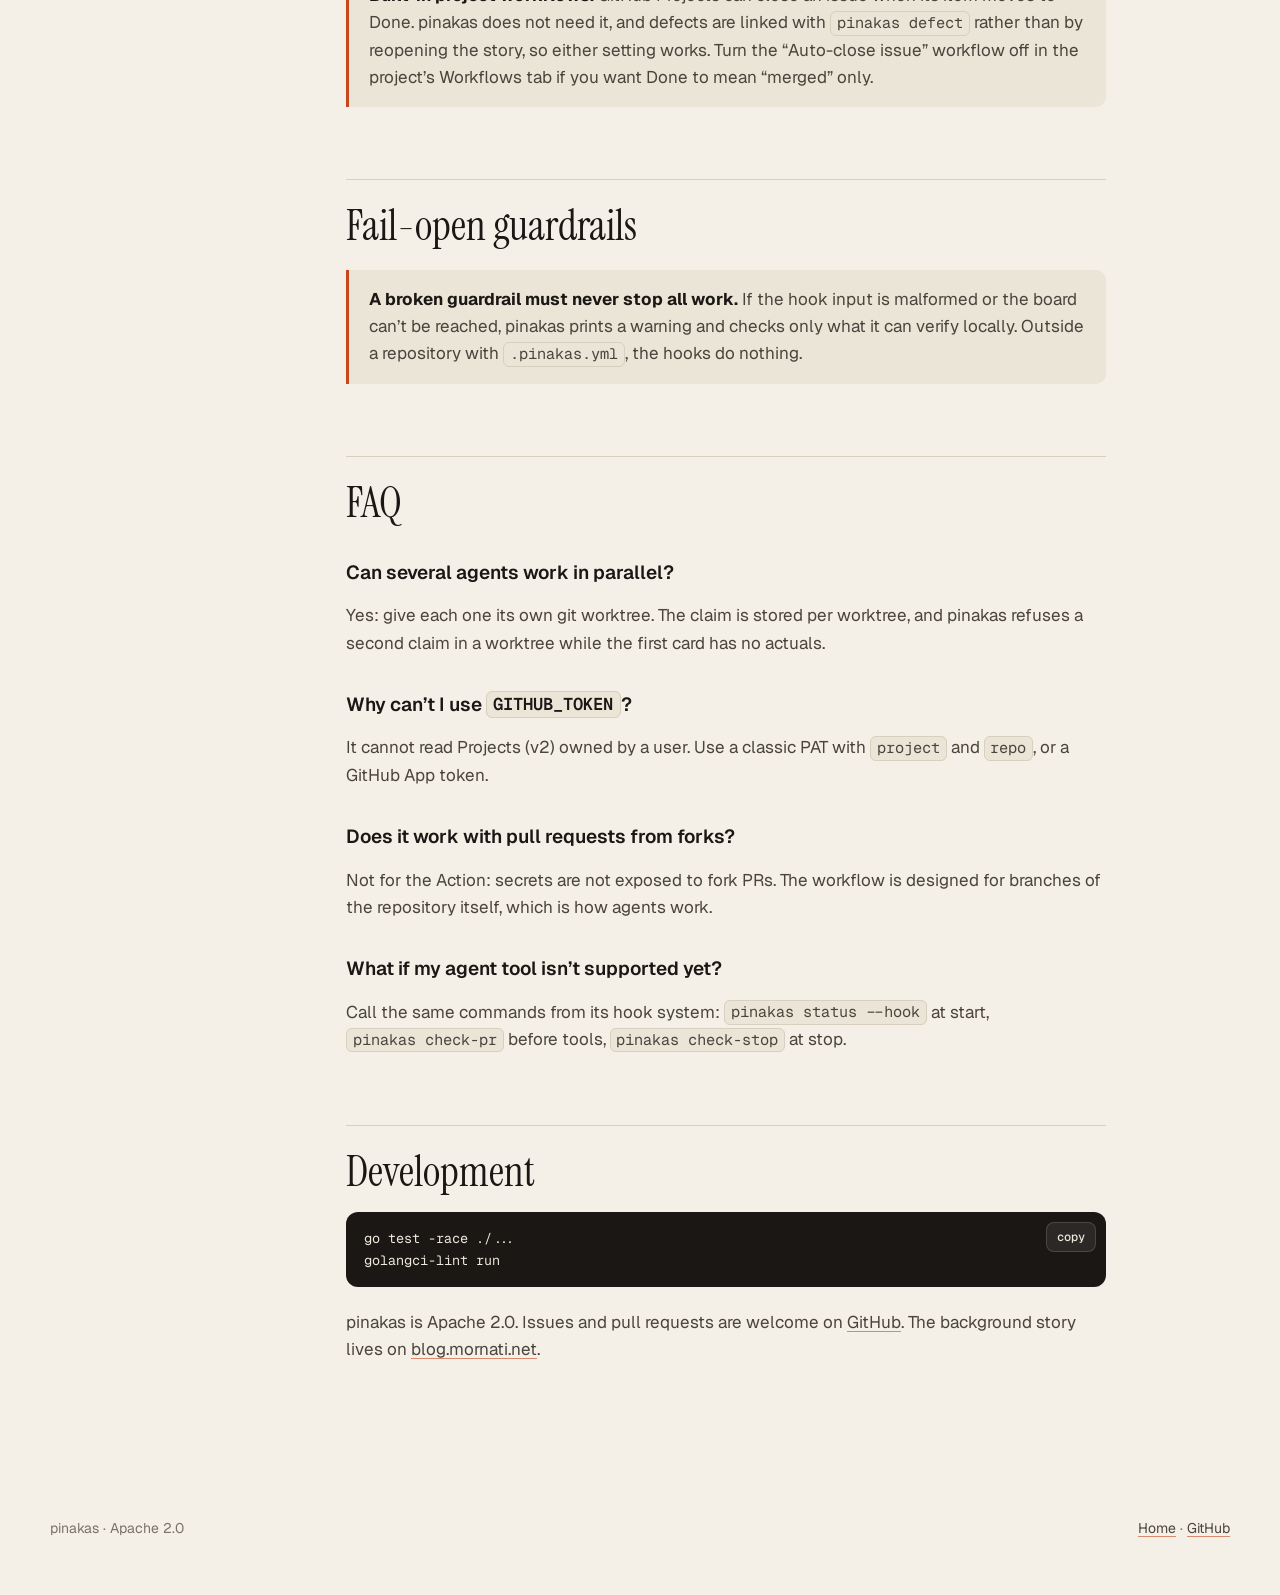
==== commit 9ece83ae: "Merge pull request #18 from mmornati/release/v0.4.0 Prepare v0.4.0" ====
--- a/site/docs/index.html
+++ b/site/docs/index.html
@@ -55,7 +55,7 @@
   </nav>
 
   <main id="main" class="doc">
-    <p class="kicker">Documentation · v0.3</p>
+    <p class="kicker">Documentation · v0.4</p>
     <h1>Put the board <em style="color:var(--accent)">in charge.</em></h1>
     <p class="lede">Everything you need to run human + agent teams from a GitHub Project with pinakas: install, configuration, agent hooks, CI, and the full reference.</p>
 
@@ -82,7 +82,7 @@
     </ul>
     <div class="code"><pre>go install github.com/mmornati/pinakas/cmd/pinakas@latest
 gh auth refresh -s project</pre><button class="copy" type="button" data-copy>copy</button></div>
-    <p>Pin a version (for example <code>@v0.3.1</code>) in CI and in agent setup steps so that every environment runs the same rules.</p>
+    <p>Pin a version (for example <code>@v0.4.0</code>) in CI and in agent setup steps so that every environment runs the same rules.</p>
 
     <h2 id="configure">Configure<a class="anchor" href="#configure">#</a></h2>
     <p>Run <code>pinakas init</code> at the root of the repository. It writes <code>.pinakas.yml</code> and never overwrites a file that already exists.</p>
@@ -132,7 +132,7 @@
       - uses: actions/setup-go@v7
         with:
           go-version: "1.27.x"
-      - run: go install github.com/mmornati/pinakas/cmd/pinakas@v0.3.1</pre><button class="copy" type="button" data-copy>copy</button></div>
+      - run: go install github.com/mmornati/pinakas/cmd/pinakas@v0.4.0</pre><button class="copy" type="button" data-copy>copy</button></div>
 
     <h2 id="codex">Codex<a class="anchor" href="#codex">#</a></h2>
     <div class="code"><pre>pinakas init --codex     # writes .codex/hooks.json and .agents/skills/pinakas-*</pre><button class="copy" type="button" data-copy>copy</button></div>
@@ -176,7 +176,7 @@
 
     <h3 id="action-inputs">Using the action directly</h3>
     <div class="code"><pre>- uses: actions/checkout@v7
-- uses: mmornati/pinakas@v0.3.1
+- uses: mmornati/pinakas@v0.4.0
   with:
     command: check-ci        # or sync-pr, report
     token: ${{ secrets.PINAKAS_TOKEN }}</pre><button class="copy" type="button" data-copy>copy</button></div>
